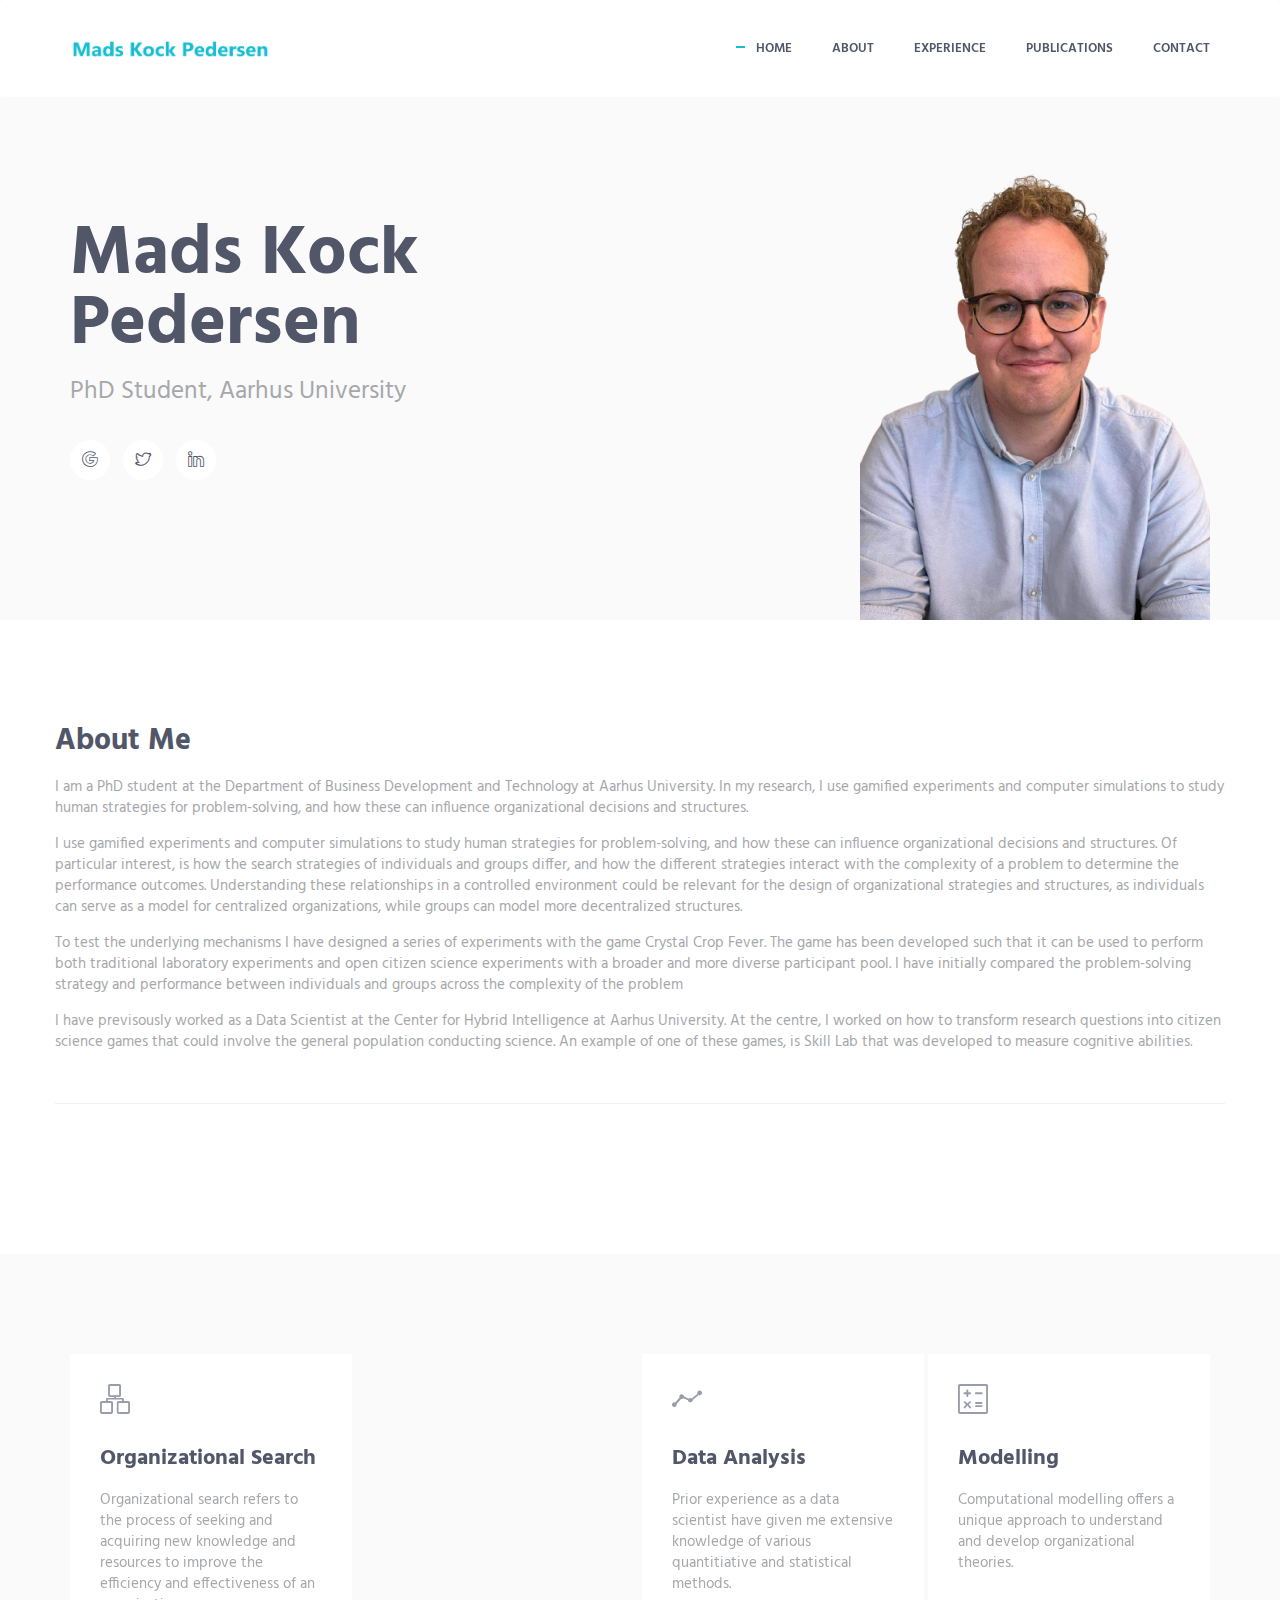
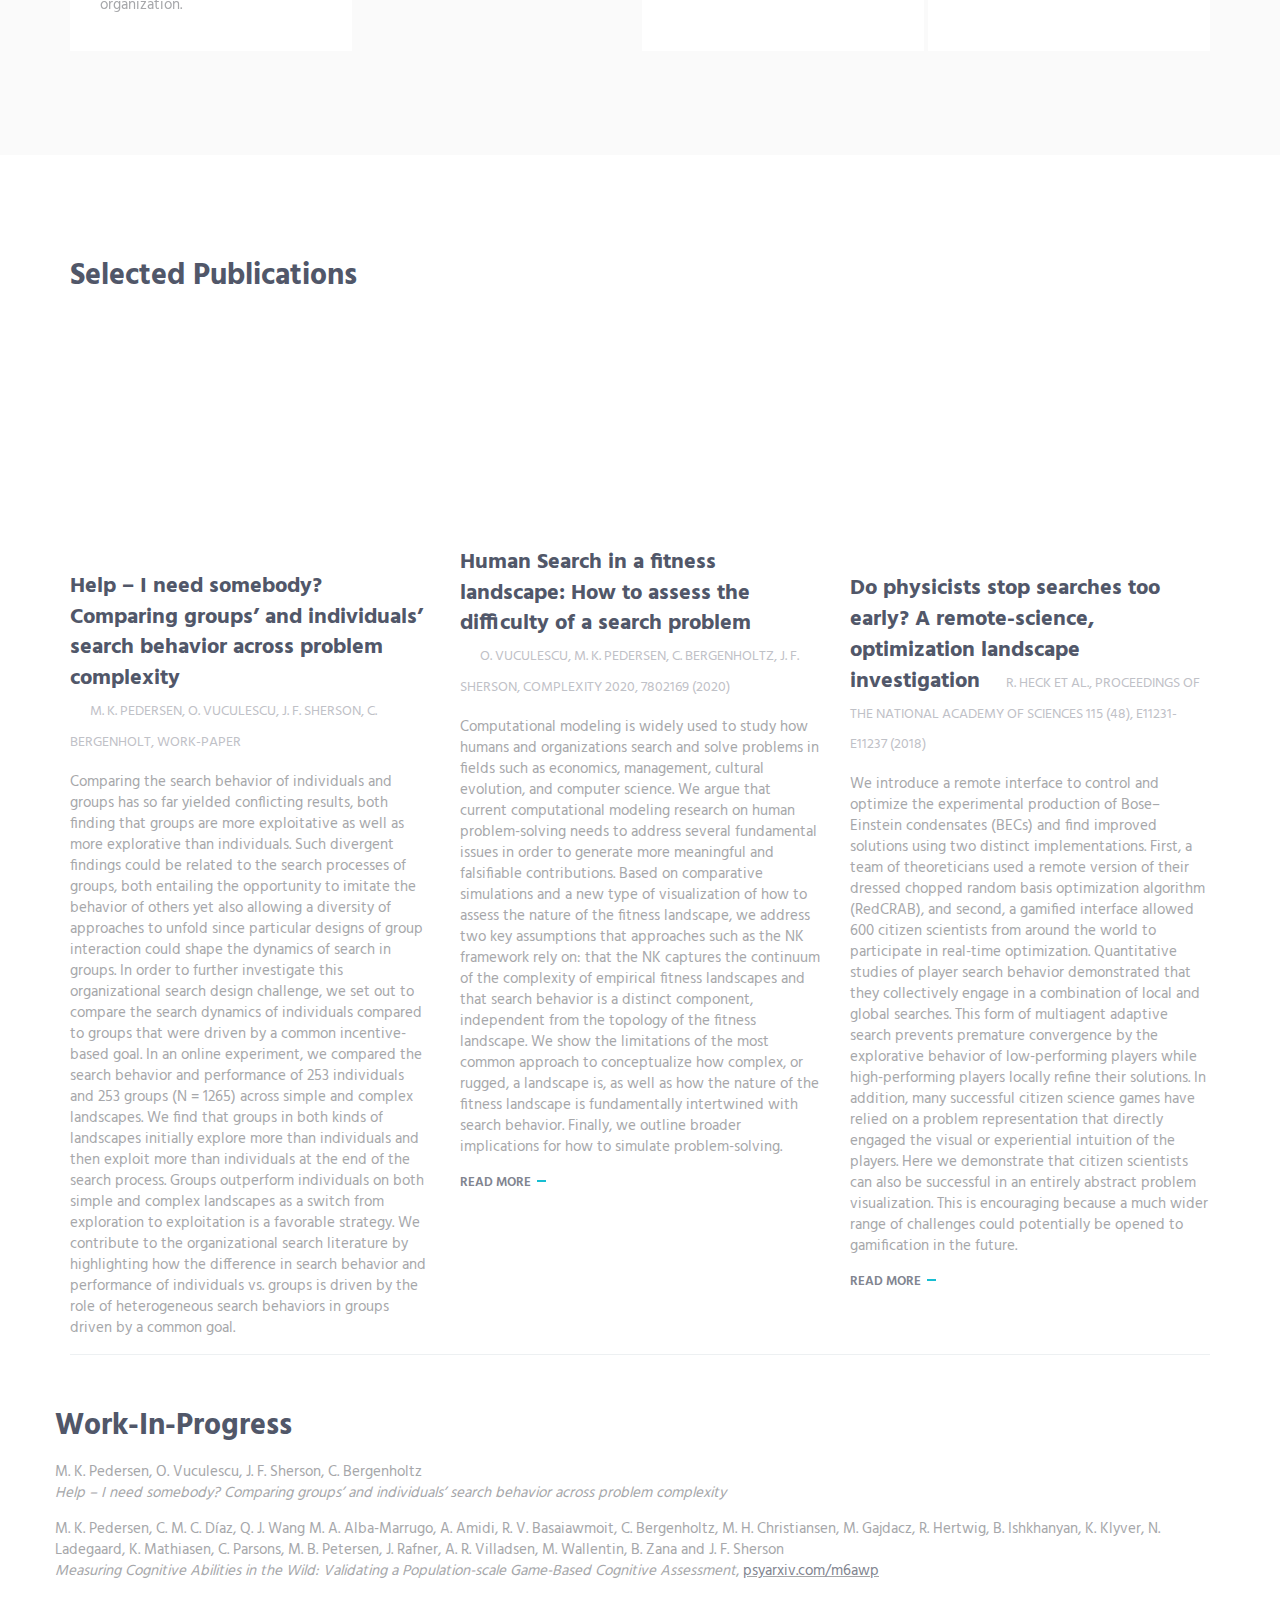
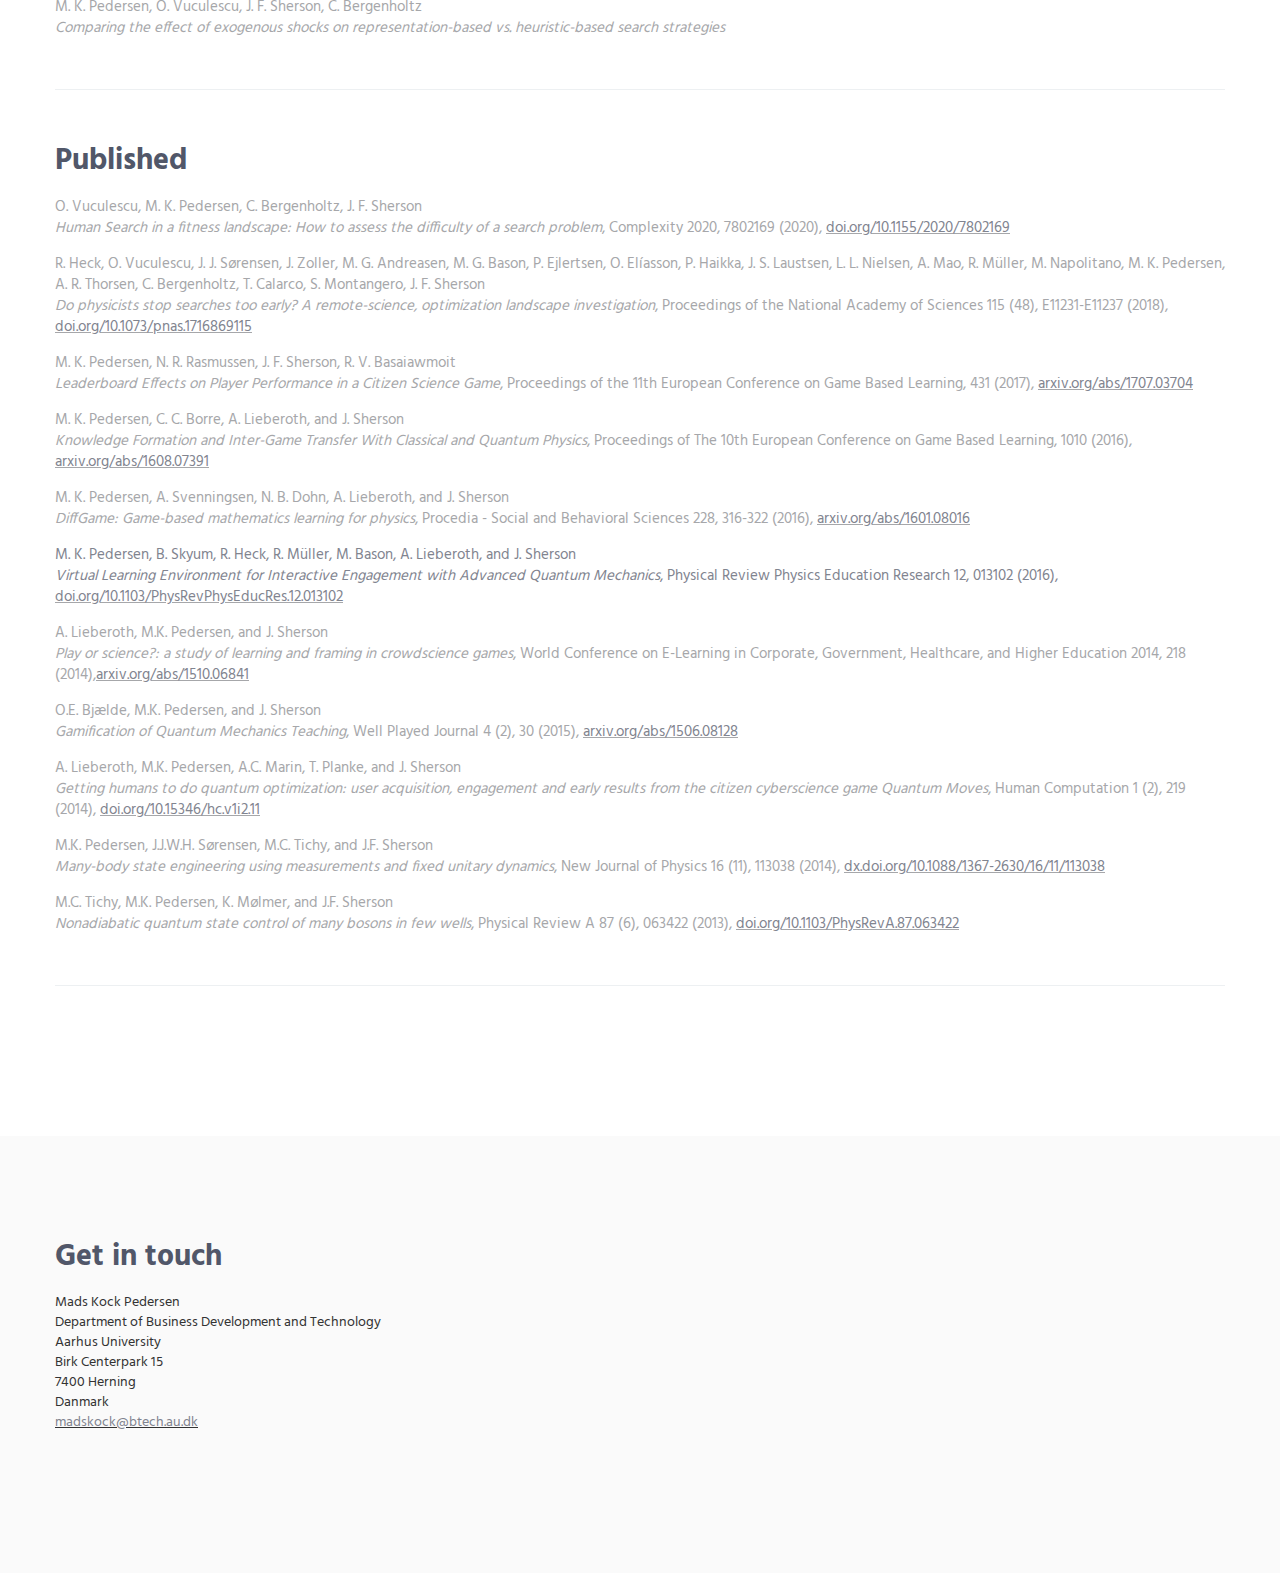
==== index.html @ 7757e370 "Fixed page title" ====
<!DOCTYPE html>
<!-- ==============================
    Project:        Metronic "Acecv" Frontend Freebie - Responsive HTML Template Based On Twitter Bootstrap 3.3.4
    Version:        1.0
    Author:         KeenThemes
    Primary use:    Corporate, Business Themes.
    Email:          support@keenthemes.com
    Follow:         http://www.twitter.com/keenthemes
    Like:           http://www.facebook.com/keenthemes
    Website:        http://www.keenthemes.com
    Premium:        Premium Metronic Admin Theme: http://themeforest.net/item/metronic-responsive-admin-dashboard-template/4021469?ref=keenthemes
================================== -->
<html lang="en" class="no-js">
    <!-- BEGIN HEAD -->
    <head>
        <meta charset="utf-8"/>
        <title>Mads Kock Pedersen</title>
        <meta http-equiv="X-UA-Compatible" content="IE=edge">
        <meta content="width=device-width, initial-scale=1" name="viewport"/>
        <meta content="" name="description"/>
        <meta content="" name="author"/>

        <!-- GLOBAL MANDATORY STYLES -->
        <link href="http://fonts.googleapis.com/css?family=Hind:300,400,500,600,700" rel="stylesheet" type="text/css">
        <link href="vendor/simple-line-icons/css/simple-line-icons.css" rel="stylesheet" type="text/css"/>
        <link href="vendor/bootstrap/css/bootstrap.min.css" rel="stylesheet" type="text/css"/>

        <!-- PAGE LEVEL PLUGIN STYLES -->
        <link href="css/animate.css" rel="stylesheet">
        <link href="vendor/swiper/css/swiper.min.css" rel="stylesheet" type="text/css"/>

        <!-- THEME STYLES -->
        <link href="css/layout.min.css" rel="stylesheet" type="text/css"/>

        <!-- Favicon -->
        <link rel="shortcut icon" href="favicon.ico"/>
    </head>
    <!-- END HEAD -->

    <!-- BODY -->
    <body id="body" data-spy="scroll" data-target=".header">

        <!--========== HEADER ==========-->
        <header class="header navbar-fixed-top">
            <!-- Navbar -->
            <nav class="navbar" role="navigation">
                <div class="container">
                    <!-- Brand and toggle get grouped for better mobile display -->
                    <div class="menu-container js_nav-item">
                        <button type="button" class="navbar-toggle" data-toggle="collapse" data-target=".nav-collapse">
                            <span class="sr-only">Toggle navigation</span>
                            <span class="toggle-icon"></span>
                        </button>

                        <!-- Logo -->
                        <div class="logo">
                            <a class="logo-wrap" href="#body">
                                <img class="logo-img" src="img/logo.png" alt="Mads Kock Pedersen">
                            </a>
                        </div>
                        <!-- End Logo -->
                    </div>

                    <!-- Collect the nav links, forms, and other content for toggling -->
                    <div class="collapse navbar-collapse nav-collapse">
                        <div class="menu-container">
                            <ul class="nav navbar-nav navbar-nav-right">
                                <li class="js_nav-item nav-item"><a class="nav-item-child nav-item-hover" href="#body">Home</a></li>
                                <li class="js_nav-item nav-item"><a class="nav-item-child nav-item-hover" href="#about">About</a></li>
                                <li class="js_nav-item nav-item"><a class="nav-item-child nav-item-hover" href="#experience">Experience</a></li>
                                <li class="js_nav-item nav-item"><a class="nav-item-child nav-item-hover" href="#work">Publications</a></li>
                                <li class="js_nav-item nav-item"><a class="nav-item-child nav-item-hover" href="#contact">Contact</a></li>
                            </ul>
                        </div>
                    </div>
                    <!-- End Navbar Collapse -->
                </div>
            </nav>
            <!-- Navbar -->
        </header>
        <!--========== END HEADER ==========-->

        <!--========== SLIDER ==========-->
        <div class="promo-block">
            <div class="container">
                <div class="row">
                    <div class="col-sm-6 sm-margin-b-60">
                        <div class="margin-b-30">
                            <h1 class="promo-block-title">Mads Kock<br/> Pedersen</h1>
                            <p class="promo-block-text">PhD Student, Aarhus University</p>
                        </div>
                        <ul class="list-inline">
							<li><a href="https://scholar.google.dk/citations?user=phhix_AAAAAJ&hl=da" class="social-icons"><i class="icon-social-google"></i></a></li>
                            <li><a href="https://twitter.com/mads_kock" class="social-icons"><i class="icon-social-twitter"></i></a></li>
                            <li><a href="https://www.linkedin.com/in/mads-kock-pedersen-56997282/" class="social-icons"><i class="icon-social-linkedin"></i></a></li>
                        </ul>
                    </div>
                    <div class="col-sm-6">
                        <div class="promo-block-img-wrap">
                            <img class="promo-block-img img-responsive" src="img/profile/mads-350x475.png" align="Avatar">
                        </div>
                    </div>
                </div>
                <!--// end row -->
            </div>
        </div>
        <!--========== SLIDER ==========-->

        <!--========== PAGE LAYOUT ==========-->
        <!-- About -->
        <div id="about">
            <div class="container content-lg">
                <div class="row">
                        <div class="section-seperator margin-b-50">
                            <div class="margin-b-50">
                                <div class="margin-b-30">
                                    <h2>About Me</h2>
                                    <p>I am a PhD student at the Department of Business Development and Technology at Aarhus University. In my research, I use gamified experiments and computer simulations to study human strategies for problem-solving, and how these can influence organizational decisions and structures.</p>
									<p>I use gamified experiments and computer simulations to study human strategies for problem-solving, and how these can influence organizational decisions and structures. Of particular interest, is how the search strategies of individuals and groups differ, and how the different strategies interact with the complexity of a problem to determine the performance outcomes. Understanding these relationships in a controlled environment could be relevant for the design of organizational strategies and structures, as individuals can serve as a model for centralized organizations, while groups can model more decentralized structures.</p>
									<p>To test the underlying mechanisms I have designed a series of experiments with the game Crystal Crop Fever. The game has been developed such that it can be used to perform both traditional laboratory experiments and open citizen science experiments with a broader and more diverse participant pool. I have initially compared the problem-solving strategy and performance between individuals and groups across the complexity of the problem</p>
                                    <p>I have previsously worked as a Data Scientist at the Center for Hybrid Intelligence at Aarhus University. At the centre, I worked on how to transform research questions into citizen science games that could involve the general population conducting science. An example of one of these games, is Skill Lab that was developed to measure cognitive abilities.</p>
                                </div>
                                <!--<a href="#" class="btn-theme btn-theme-md btn-default-bg text-uppercase">CV</a>-->
                            </div>
                        </div>
                </div>
                <!--// end row -->
            </div>
        </div>
        <!-- End About -->

        <!-- Experience -->
        <div id="experience">
            <div class="bg-color-sky-light" data-auto-height="true">
                <div class="container content-lg">
                    <div class="row row-space-2 margin-b-4">
                        <div class="col-md-3 col-sm-6 md-margin-b-4">
                            <div class="service" data-height="height">
                                <div class="service-element">
                                    <i class="service-icon icon-organization"></i>
                                </div>
                                <div class="service-info">
                                    <h3>Organizational Search</h3>
                                    <p class="margin-b-5">Organizational search refers to the process of seeking and acquiring new knowledge and resources to improve the efficiency and effectiveness of an organization.</p>
                                </div>
                            </div>
                        </div>
                        <div class="col-md-3 col-sm-6 md-margin-b-4">
                            <div class="service bg-color-base wow zoomIn" data-height="height" data-wow-duration=".3" data-wow-delay=".1s">

                                <div class="service-element">
                                    <i class="service-icon color-white icon-game-controller"></i>
                                </div>
                                <div class="service-info">
                                    <h3 class="color-white">Experiments</h3>
                                    <p class="color-white margin-b-5">Gamified experiments offer a fun and engaging approach to gathering valuable data and insights into human behavior.</p>
                                </div>  
                            </div>
                        </div>
                        <div class="col-md-3 col-sm-6 sm-margin-b-4">
                            <div class="service" data-height="height">
                                <div class="service-element">
                                    <i class="service-icon icon-graph"></i>
                                </div>
                                <div class="service-info">
                                    <h3>Data Analysis</h3>
                                    <p class="margin-b-5">Prior experience as a data scientist have given me extensive knowledge of various quantitiative and statistical methods.</p>
                                </div>  
                            </div>
                        </div>
                        <div class="col-md-3 col-sm-6">
                            <div class="service" data-height="height">
                                <div class="service-element">
                                    <i class="service-icon icon-calculator"></i>
                                </div>
                                <div class="service-info">
                                    <h3>Modelling</h3>
                                    <p class="margin-b-5">Computational modelling offers a unique approach to understand and develop organizational theories.</p>
                                </div> 
                            </div>
                        </div>
                    </div>
                    <!--// end row -->
                </div>
            </div>
        </div>
        <!-- End Experience -->

        <!-- Work -->
        <div id="work">
            <div class="container content-lg">
                <div class="row margin-b-40">
                    <div class="col-sm-6">
                        <h2>Selected Publications</h2>
                    </div>
                </div>
                <!--// end row -->

                <div class="row">
                    <!-- Latest Products -->
					
						<div class="col-sm-4 sm-margin-b-50">
							<div class="margin-b-20">
								<div class="wow zoomIn" data-wow-duration=".3" data-wow-delay=".1s">
									<img class="img-responsive" src="img/papers/ccf-screenshot.png">
								</div>
							</div>
							<h4>Help – I need somebody? Comparing groups’ and individuals’ search behavior across problem complexity<br><span class="text-uppercase margin-l-20">M. K. Pedersen, O. Vuculescu, J. F. Sherson, C. Bergenholt, Work-Paper</span></h4>
							<p>Comparing the search behavior of individuals and groups has so far yielded conflicting results, both finding that groups are more exploitative as well as more explorative than individuals. Such divergent findings could be related to the search processes of groups, both entailing the opportunity to imitate the behavior of others yet also allowing a diversity of approaches to unfold since particular designs of group interaction could shape the dynamics of search in groups. In order to further investigate this organizational search design challenge, we set out to compare the search dynamics of individuals compared to groups that were driven by a common incentive-based goal. In an online experiment, we compared the search behavior and performance of 253 individuals and 253 groups (N = 1265) across simple and complex landscapes. We find that groups in both kinds of landscapes initially explore more than individuals and then exploit more than individuals at the end of the search process. Groups outperform individuals on both simple and complex landscapes as a switch from exploration to exploitation is a favorable strategy. We contribute to the organizational search literature by highlighting how the difference in search behavior and performance of individuals vs. groups is driven by the role of heterogeneous search behaviors in groups driven by a common goal.</p>
						</div>
						<!-- End Latest Products -->

						<!-- Latest Products -->
						<div class="col-sm-4 sm-margin-b-50">
							<div class="margin-b-20">
								<div class="wow zoomIn" data-wow-duration=".3" data-wow-delay=".1s">
									<img class="img-responsive" src="img/papers/complexity-paper.png">
								</div>
							</div>
							<h4><a href="https://www.hindawi.com/journals/complexity/2020/7802169/">Human Search in a fitness landscape: How to assess the difficulty of a search problem</a> </br><span class="text-uppercase margin-l-20">O. Vuculescu, M. K. Pedersen, C. Bergenholtz, J. F. Sherson, Complexity 2020, 7802169 (2020)</span></h4>
							<p>Computational modeling is widely used to study how humans and organizations search and solve problems in fields such as economics, management, cultural evolution, and computer science. We argue that current computational modeling research on human problem-solving needs to address several fundamental issues in order to generate more meaningful and falsifiable contributions. Based on comparative simulations and a new type of visualization of how to assess the nature of the fitness landscape, we address two key assumptions that approaches such as the NK framework rely on: that the NK captures the continuum of the complexity of empirical fitness landscapes and that search behavior is a distinct component, independent from the topology of the fitness landscape. We show the limitations of the most common approach to conceptualize how complex, or rugged, a landscape is, as well as how the nature of the fitness landscape is fundamentally intertwined with search behavior. Finally, we outline broader implications for how to simulate problem-solving.</p>
							<a class="link" href="https://www.hindawi.com/journals/complexity/2020/7802169/">Read More</a>
						</div>
						<!-- End Latest Products -->

						<!-- Latest Products -->
						<div class="col-sm-4 sm-margin-b-50">
							<div class="margin-b-20">
								<div class="wow zoomIn" data-wow-duration=".3" data-wow-delay=".1s">
									<img class="img-responsive" src="img/papers/pnas-paper.jpeg">
								</div>
							</div>
							<h4><a href="https://www.pnas.org/doi/full/10.1073/pnas.1716869115">Do physicists stop searches too early? A remote-science, optimization landscape investigation</a> <span class="text-uppercase margin-l-20">R. Heck et al., Proceedings of the National Academy of Sciences 115 (48), E11231-E11237 (2018)</span></h4>
							<p>We introduce a remote interface to control and optimize the experimental production of Bose–Einstein condensates (BECs) and find improved solutions using two distinct implementations. First, a team of theoreticians used a remote version of their dressed chopped random basis optimization algorithm (RedCRAB), and second, a gamified interface allowed 600 citizen scientists from around the world to participate in real-time optimization. Quantitative studies of player search behavior demonstrated that they collectively engage in a combination of local and global searches. This form of multiagent adaptive search prevents premature convergence by the explorative behavior of low-performing players while high-performing players locally refine their solutions. In addition, many successful citizen science games have relied on a problem representation that directly engaged the visual or experiential intuition of the players. Here we demonstrate that citizen scientists can also be successful in an entirely abstract problem visualization. This is encouraging because a much wider range of challenges could potentially be opened to gamification in the future.</p>
							<a class="link" href="https://www.pnas.org/doi/full/10.1073/pnas.1716869115">Read More</a>
						</div>
                    <!-- End Latest Products -->
                </div>
				<div class="section-seperator margin-b-50">
				</div>
                <!--// end row -->
                <div class="row">
                        <div class="section-seperator margin-b-50">
                            <div class="margin-b-50">
                                <div class="margin-b-30">
                                    <h2>Work-In-Progress</h2>
                                    <p>M. K. Pedersen, O. Vuculescu, J. F. Sherson, C. Bergenholtz<br> 
									<i>Help – I need somebody? Comparing groups’ and individuals’ search behavior across problem complexity</i>
									</p>
									
									<p>M. K. Pedersen, C. M. C. Díaz, Q. J. Wang M. A. Alba-Marrugo, A. Amidi, R. V. Basaiawmoit, C. Bergenholtz, M. H. Christiansen, M. Gajdacz, R. Hertwig, B. Ishkhanyan, K. Klyver, N. Ladegaard, K. Mathiasen, C. Parsons, M. B. Petersen, J. Rafner, A. R. Villadsen, M. Wallentin, B. Zana and J. F. Sherson<br> 
									<i>Measuring Cognitive Abilities in the Wild: Validating a Population-scale Game-Based Cognitive Assessment</i>,  <u><a href="https://psyarxiv.com/m6awp">psyarxiv.com/m6awp</a></u>
									</p>
									
									<p>M. K. Pedersen, O. Vuculescu, J. F. Sherson, C. Bergenholtz<br>
									<i>Comparing the effect of exogenous shocks on representation-based vs. heuristic-based search strategies</i>
									</p>
                                </div>
                            </div>
                        </div>
                </div>
				<div class="row">
                        <div class="section-seperator margin-b-50">
                            <div class="margin-b-50">
                                <div class="margin-b-30">
                                    <h2>Published</h2>
                                    <p>O. Vuculescu, M. K. Pedersen, C. Bergenholtz, J. F. Sherson<br>
									<i>Human Search in a fitness landscape: How to assess the difficulty of a search problem</i>, 
									Complexity 2020, 7802169 (2020), <u><a href="https://doi.org/10.1155/2020/7802169">doi.org/10.1155/2020/7802169</a></u>
									</p>
									
									<p>R. Heck, O. Vuculescu, J. J. Sørensen, J. Zoller, M. G. Andreasen, M. G. Bason, P. Ejlertsen, O. Elíasson, P. Haikka, J. S. Laustsen, L. L. Nielsen, A. Mao, R. Müller, M. Napolitano, M. K. Pedersen, A. R. Thorsen, C. Bergenholtz, T. Calarco, S. Montangero, J. F. Sherson<br>
									<i>Do physicists stop searches too early? A remote-science, optimization landscape investigation</i>, 
									Proceedings of the National Academy of Sciences 115 (48), E11231-E11237 (2018), <u><a href="https://doi.org/10.1073/pnas.1716869115">doi.org/10.1073/pnas.1716869115</a></u>
									</p>
									
									<p>M. K. Pedersen, N. R. Rasmussen, J. F. Sherson, R. V. Basaiawmoit<br>
									<i>Leaderboard Effects on Player Performance in a Citizen Science Game</i>, 
									Proceedings of the 11th European Conference on Game Based Learning, 431 (2017), <u><a href="https://arxiv.org/abs/1707.03704">arxiv.org/abs/1707.03704</a></u>
									</p>
									
									<p>M. K. Pedersen, C. C. Borre, A. Lieberoth, and J. Sherson<br>
									<i>Knowledge Formation and Inter-Game Transfer With Classical and Quantum Physics</i>, 
									Proceedings of The 10th European Conference on Game Based Learning, 1010 (2016), <u><a href="https://arxiv.org/abs/1608.07391">arxiv.org/abs/1608.07391</a></u>
									</p>
									
									<p>M. K. Pedersen, A. Svenningsen, N. B. Dohn, A. Lieberoth, and J. Sherson<br>
									<i>DiffGame: Game-based mathematics learning for physics</i>, 
									Procedia - Social and Behavioral Sciences 228, 316-322 (2016), <u><a href="https://arxiv.org/abs/1601.08016">arxiv.org/abs/1601.08016<a></u>
									</p>
									
									<p>M. K. Pedersen, B. Skyum, R. Heck, R. Müller, M. Bason, A. Lieberoth, and J. Sherson<br>
									<i>Virtual Learning Environment for Interactive Engagement with Advanced Quantum Mechanics</i>, 
									Physical Review Physics Education Research 12, 013102 (2016), <u><a href="https://doi.org/10.1103/PhysRevPhysEducRes.12.013102">doi.org/10.1103/PhysRevPhysEducRes.12.013102</a></u>
									</p>
									
									<p>A. Lieberoth, M.K. Pedersen, and J. Sherson<br>
									<i>Play or science?: a study of learning and framing in crowdscience games</i>, 
									World Conference on E-Learning in Corporate, Government, Healthcare, and Higher Education 2014, 218 (2014),<u><a href="https://arxiv.org/abs/1510.06841">arxiv.org/abs/1510.06841</a></u>
									</p>
									
									<p>O.E. Bjælde, M.K. Pedersen, and J. Sherson<br>
									<i>Gamification of Quantum Mechanics Teaching</i>, 
									Well Played Journal 4 (2), 30 (2015), <u><a href="https://arxiv.org/abs/1506.08128">arxiv.org/abs/1506.08128</a></u>
									</p>
									
									<p>A. Lieberoth, M.K. Pedersen, A.C. Marin, T. Planke, and J. Sherson<br>
									<i>Getting humans to do quantum optimization: user acquisition, engagement and early results from the citizen cyberscience game Quantum Moves</i>, 
									Human Computation 1 (2), 219 (2014), <u><a href="https://doi.org/10.15346/hc.v1i2.11">doi.org/10.15346/hc.v1i2.11</a></u>
									</p>
									
									<p>M.K. Pedersen, J.J.W.H. Sørensen, M.C. Tichy, and J.F. Sherson<br>
									<i>Many-body state engineering using measurements and fixed unitary dynamics</i>, 
									New Journal of Physics 16 (11), 113038 (2014), <u><a href="https://dx.doi.org/10.1088/1367-2630/16/11/113038">dx.doi.org/10.1088/1367-2630/16/11/113038</a></u>
									</p>
									
									<p>M.C. Tichy, M.K. Pedersen, K. Mølmer, and J.F. Sherson<br>
									<i>Nonadiabatic quantum state control of many bosons in few wells</i>, 
									Physical Review A 87 (6), 063422 (2013), <u><a href="https://doi.org/10.1103/PhysRevA.87.063422">doi.org/10.1103/PhysRevA.87.063422</a></u>
									</p>
                                </div>
                            </div>
                        </div>
                </div>
                <!--// end row -->
            </div>
        </div>
        <!-- End Work -->
            
        <!-- Contact -->
        <div id="contact">
            <div class="bg-color-sky-light">
                <div class="container content-lg">
                    <div class="row margin-b-40">
							<h2>Get in touch</h2>
							Mads Kock Pedersen<br>
						    Department of Business Development and Technology<br>
							Aarhus University<br>
							Birk Centerpark 15<br>
							7400 Herning<br>
							Danmark<br>
							<u><a href="mailto:madskock@btech.au.dk">madskock@btech.au.dk</a></u>
                    </div>
                    <!--// end row -->

                </div>
            </div>
        </div>
        <!-- End Contact -->
        <!--========== END PAGE LAYOUT ==========-->

        <!-- Back To Top -->
        <a href="javascript:void(0);" class="js-back-to-top back-to-top">Top</a>

        <!-- JAVASCRIPTS(Load javascripts at bottom, this will reduce page load time) -->
        <!-- CORE PLUGINS -->
        <script src="vendor/jquery.min.js" type="text/javascript"></script>
        <script src="vendor/jquery-migrate.min.js" type="text/javascript"></script>
        <script src="vendor/bootstrap/js/bootstrap.min.js" type="text/javascript"></script>

        <!-- PAGE LEVEL PLUGINS -->
        <script src="vendor/jquery.easing.js" type="text/javascript"></script>
        <script src="vendor/jquery.back-to-top.js" type="text/javascript"></script>
        <script src="vendor/jquery.smooth-scroll.js" type="text/javascript"></script>
        <script src="vendor/jquery.wow.min.js" type="text/javascript"></script>
        <script src="vendor/jquery.parallax.min.js" type="text/javascript"></script>
        <script src="vendor/jquery.appear.js" type="text/javascript"></script>
        <script src="vendor/swiper/js/swiper.jquery.min.js" type="text/javascript"></script>

        <!-- PAGE LEVEL SCRIPTS -->
        <script src="js/layout.min.js" type="text/javascript"></script>
        <script src="js/components/progress-bar.min.js" type="text/javascript"></script>
        <script src="js/components/swiper.min.js" type="text/javascript"></script>
        <script src="js/components/wow.min.js" type="text/javascript"></script>

    </body>
    <!-- END BODY -->
</html>
---- vendor/simple-line-icons/css/simple-line-icons.css ----
@font-face {
  font-family: 'simple-line-icons';
  src: url('../fonts/Simple-Line-Icons.eot?v=2.3.2');
  src: url('../fonts/Simple-Line-Icons.eot?v=2.3.2#iefix') format('embedded-opentype'), url('../fonts/Simple-Line-Icons.woff2?v=2.3.2') format('woff2'), url('../fonts/Simple-Line-Icons.ttf?v=2.3.2') format('truetype'), url('../fonts/Simple-Line-Icons.woff?v=2.3.2') format('woff'), url('../fonts/Simple-Line-Icons.svg?v=2.3.2#simple-line-icons') format('svg');
  font-weight: normal;
  font-style: normal;
}
/*
 Use the following CSS code if you want to have a class per icon.
 Instead of a list of all class selectors, you can use the generic [class*="icon-"] selector, but it's slower:
*/
.icon-user,
.icon-people,
.icon-user-female,
.icon-user-follow,
.icon-user-following,
.icon-user-unfollow,
.icon-login,
.icon-logout,
.icon-emotsmile,
.icon-phone,
.icon-call-end,
.icon-call-in,
.icon-call-out,
.icon-map,
.icon-location-pin,
.icon-direction,
.icon-directions,
.icon-compass,
.icon-layers,
.icon-menu,
.icon-list,
.icon-options-vertical,
.icon-options,
.icon-arrow-down,
.icon-arrow-left,
.icon-arrow-right,
.icon-arrow-up,
.icon-arrow-up-circle,
.icon-arrow-left-circle,
.icon-arrow-right-circle,
.icon-arrow-down-circle,
.icon-check,
.icon-clock,
.icon-plus,
.icon-minus,
.icon-close,
.icon-exclamation,
.icon-organization,
.icon-trophy,
.icon-screen-smartphone,
.icon-screen-desktop,
.icon-plane,
.icon-notebook,
.icon-mustache,
.icon-mouse,
.icon-magnet,
.icon-energy,
.icon-disc,
.icon-cursor,
.icon-cursor-move,
.icon-crop,
.icon-chemistry,
.icon-speedometer,
.icon-shield,
.icon-screen-tablet,
.icon-magic-wand,
.icon-hourglass,
.icon-graduation,
.icon-ghost,
.icon-game-controller,
.icon-fire,
.icon-eyeglass,
.icon-envelope-open,
.icon-envelope-letter,
.icon-bell,
.icon-badge,
.icon-anchor,
.icon-wallet,
.icon-vector,
.icon-speech,
.icon-puzzle,
.icon-printer,
.icon-present,
.icon-playlist,
.icon-pin,
.icon-picture,
.icon-handbag,
.icon-globe-alt,
.icon-globe,
.icon-folder-alt,
.icon-folder,
.icon-film,
.icon-feed,
.icon-drop,
.icon-drawer,
.icon-docs,
.icon-doc,
.icon-diamond,
.icon-cup,
.icon-calculator,
.icon-bubbles,
.icon-briefcase,
.icon-book-open,
.icon-basket-loaded,
.icon-basket,
.icon-bag,
.icon-action-undo,
.icon-action-redo,
.icon-wrench,
.icon-umbrella,
.icon-trash,
.icon-tag,
.icon-support,
.icon-frame,
.icon-size-fullscreen,
.icon-size-actual,
.icon-shuffle,
.icon-share-alt,
.icon-share,
.icon-rocket,
.icon-question,
.icon-pie-chart,
.icon-pencil,
.icon-note,
.icon-loop,
.icon-home,
.icon-grid,
.icon-graph,
.icon-microphone,
.icon-music-tone-alt,
.icon-music-tone,
.icon-earphones-alt,
.icon-earphones,
.icon-equalizer,
.icon-like,
.icon-dislike,
.icon-control-start,
.icon-control-rewind,
.icon-control-play,
.icon-control-pause,
.icon-control-forward,
.icon-control-end,
.icon-volume-1,
.icon-volume-2,
.icon-volume-off,
.icon-calendar,
.icon-bulb,
.icon-chart,
.icon-ban,
.icon-bubble,
.icon-camrecorder,
.icon-camera,
.icon-cloud-download,
.icon-cloud-upload,
.icon-envelope,
.icon-eye,
.icon-flag,
.icon-heart,
.icon-info,
.icon-key,
.icon-link,
.icon-lock,
.icon-lock-open,
.icon-magnifier,
.icon-magnifier-add,
.icon-magnifier-remove,
.icon-paper-clip,
.icon-paper-plane,
.icon-power,
.icon-refresh,
.icon-reload,
.icon-settings,
.icon-star,
.icon-symbol-female,
.icon-symbol-male,
.icon-target,
.icon-credit-card,
.icon-paypal,
.icon-social-tumblr,
.icon-social-twitter,
.icon-social-facebook,
.icon-social-instagram,
.icon-social-linkedin,
.icon-social-pinterest,
.icon-social-github,
.icon-social-google,
.icon-social-reddit,
.icon-social-skype,
.icon-social-dribbble,
.icon-social-behance,
.icon-social-foursqare,
.icon-social-soundcloud,
.icon-social-spotify,
.icon-social-stumbleupon,
.icon-social-youtube,
.icon-social-dropbox {
  font-family: 'simple-line-icons';
  speak: none;
  font-style: normal;
  font-weight: normal;
  font-variant: normal;
  text-transform: none;
  line-height: 1;
  /* Better Font Rendering =========== */
  -webkit-font-smoothing: antialiased;
  -moz-osx-font-smoothing: grayscale;
}
.icon-user:before {
  content: "\e005";
}
.icon-people:before {
  content: "\e001";
}
.icon-user-female:before {
  content: "\e000";
}
.icon-user-follow:before {
  content: "\e002";
}
.icon-user-following:before {
  content: "\e003";
}
.icon-user-unfollow:before {
  content: "\e004";
}
.icon-login:before {
  content: "\e066";
}
.icon-logout:before {
  content: "\e065";
}
.icon-emotsmile:before {
  content: "\e021";
}
.icon-phone:before {
  content: "\e600";
}
.icon-call-end:before {
  content: "\e048";
}
.icon-call-in:before {
  content: "\e047";
}
.icon-call-out:before {
  content: "\e046";
}
.icon-map:before {
  content: "\e033";
}
.icon-location-pin:before {
  content: "\e096";
}
.icon-direction:before {
  content: "\e042";
}
.icon-directions:before {
  content: "\e041";
}
.icon-compass:before {
  content: "\e045";
}
.icon-layers:before {
  content: "\e034";
}
.icon-menu:before {
  content: "\e601";
}
.icon-list:before {
  content: "\e067";
}
.icon-options-vertical:before {
  content: "\e602";
}
.icon-options:before {
  content: "\e603";
}
.icon-arrow-down:before {
  content: "\e604";
}
.icon-arrow-left:before {
  content: "\e605";
}
.icon-arrow-right:before {
  content: "\e606";
}
.icon-arrow-up:before {
  content: "\e607";
}
.icon-arrow-up-circle:before {
  content: "\e078";
}
.icon-arrow-left-circle:before {
  content: "\e07a";
}
.icon-arrow-right-circle:before {
  content: "\e079";
}
.icon-arrow-down-circle:before {
  content: "\e07b";
}
.icon-check:before {
  content: "\e080";
}
.icon-clock:before {
  content: "\e081";
}
.icon-plus:before {
  content: "\e095";
}
.icon-minus:before {
  content: "\e615";
}
.icon-close:before {
  content: "\e082";
}
.icon-exclamation:before {
  content: "\e617";
}
.icon-organization:before {
  content: "\e616";
}
.icon-trophy:before {
  content: "\e006";
}
.icon-screen-smartphone:before {
  content: "\e010";
}
.icon-screen-desktop:before {
  content: "\e011";
}
.icon-plane:before {
  content: "\e012";
}
.icon-notebook:before {
  content: "\e013";
}
.icon-mustache:before {
  content: "\e014";
}
.icon-mouse:before {
  content: "\e015";
}
.icon-magnet:before {
  content: "\e016";
}
.icon-energy:before {
  content: "\e020";
}
.icon-disc:before {
  content: "\e022";
}
.icon-cursor:before {
  content: "\e06e";
}
.icon-cursor-move:before {
  content: "\e023";
}
.icon-crop:before {
  content: "\e024";
}
.icon-chemistry:before {
  content: "\e026";
}
.icon-speedometer:before {
  content: "\e007";
}
.icon-shield:before {
  content: "\e00e";
}
.icon-screen-tablet:before {
  content: "\e00f";
}
.icon-magic-wand:before {
  content: "\e017";
}
.icon-hourglass:before {
  content: "\e018";
}
.icon-graduation:before {
  content: "\e019";
}
.icon-ghost:before {
  content: "\e01a";
}
.icon-game-controller:before {
  content: "\e01b";
}
.icon-fire:before {
  content: "\e01c";
}
.icon-eyeglass:before {
  content: "\e01d";
}
.icon-envelope-open:before {
  content: "\e01e";
}
.icon-envelope-letter:before {
  content: "\e01f";
}
.icon-bell:before {
  content: "\e027";
}
.icon-badge:before {
  content: "\e028";
}
.icon-anchor:before {
  content: "\e029";
}
.icon-wallet:before {
  content: "\e02a";
}
.icon-vector:before {
  content: "\e02b";
}
.icon-speech:before {
  content: "\e02c";
}
.icon-puzzle:before {
  content: "\e02d";
}
.icon-printer:before {
  content: "\e02e";
}
.icon-present:before {
  content: "\e02f";
}
.icon-playlist:before {
  content: "\e030";
}
.icon-pin:before {
  content: "\e031";
}
.icon-picture:before {
  content: "\e032";
}
.icon-handbag:before {
  content: "\e035";
}
.icon-globe-alt:before {
  content: "\e036";
}
.icon-globe:before {
  content: "\e037";
}
.icon-folder-alt:before {
  content: "\e039";
}
.icon-folder:before {
  content: "\e089";
}
.icon-film:before {
  content: "\e03a";
}
.icon-feed:before {
  content: "\e03b";
}
.icon-drop:before {
  content: "\e03e";
}
.icon-drawer:before {
  content: "\e03f";
}
.icon-docs:before {
  content: "\e040";
}
.icon-doc:before {
  content: "\e085";
}
.icon-diamond:before {
  content: "\e043";
}
.icon-cup:before {
  content: "\e044";
}
.icon-calculator:before {
  content: "\e049";
}
.icon-bubbles:before {
  content: "\e04a";
}
.icon-briefcase:before {
  content: "\e04b";
}
.icon-book-open:before {
  content: "\e04c";
}
.icon-basket-loaded:before {
  content: "\e04d";
}
.icon-basket:before {
  content: "\e04e";
}
.icon-bag:before {
  content: "\e04f";
}
.icon-action-undo:before {
  content: "\e050";
}
.icon-action-redo:before {
  content: "\e051";
}
.icon-wrench:before {
  content: "\e052";
}
.icon-umbrella:before {
  content: "\e053";
}
.icon-trash:before {
  content: "\e054";
}
.icon-tag:before {
  content: "\e055";
}
.icon-support:before {
  content: "\e056";
}
.icon-frame:before {
  content: "\e038";
}
.icon-size-fullscreen:before {
  content: "\e057";
}
.icon-size-actual:before {
  content: "\e058";
}
.icon-shuffle:before {
  content: "\e059";
}
.icon-share-alt:before {
  content: "\e05a";
}
.icon-share:before {
  content: "\e05b";
}
.icon-rocket:before {
  content: "\e05c";
}
.icon-question:before {
  content: "\e05d";
}
.icon-pie-chart:before {
  content: "\e05e";
}
.icon-pencil:before {
  content: "\e05f";
}
.icon-note:before {
  content: "\e060";
}
.icon-loop:before {
  content: "\e064";
}
.icon-home:before {
  content: "\e069";
}
.icon-grid:before {
  content: "\e06a";
}
.icon-graph:before {
  content: "\e06b";
}
.icon-microphone:before {
  content: "\e063";
}
.icon-music-tone-alt:before {
  content: "\e061";
}
.icon-music-tone:before {
  content: "\e062";
}
.icon-earphones-alt:before {
  content: "\e03c";
}
.icon-earphones:before {
  content: "\e03d";
}
.icon-equalizer:before {
  content: "\e06c";
}
.icon-like:before {
  content: "\e068";
}
.icon-dislike:before {
  content: "\e06d";
}
.icon-control-start:before {
  content: "\e06f";
}
.icon-control-rewind:before {
  content: "\e070";
}
.icon-control-play:before {
  content: "\e071";
}
.icon-control-pause:before {
  content: "\e072";
}
.icon-control-forward:before {
  content: "\e073";
}
.icon-control-end:before {
  content: "\e074";
}
.icon-volume-1:before {
  content: "\e09f";
}
.icon-volume-2:before {
  content: "\e0a0";
}
.icon-volume-off:before {
  content: "\e0a1";
}
.icon-calendar:before {
  content: "\e075";
}
.icon-bulb:before {
  content: "\e076";
}
.icon-chart:before {
  content: "\e077";
}
.icon-ban:before {
  content: "\e07c";
}
.icon-bubble:before {
  content: "\e07d";
}
.icon-camrecorder:before {
  content: "\e07e";
}
.icon-camera:before {
  content: "\e07f";
}
.icon-cloud-download:before {
  content: "\e083";
}
.icon-cloud-upload:before {
  content: "\e084";
}
.icon-envelope:before {
  content: "\e086";
}
.icon-eye:before {
  content: "\e087";
}
.icon-flag:before {
  content: "\e088";
}
.icon-heart:before {
  content: "\e08a";
}
.icon-info:before {
  content: "\e08b";
}
.icon-key:before {
  content: "\e08c";
}
.icon-link:before {
  content: "\e08d";
}
.icon-lock:before {
  content: "\e08e";
}
.icon-lock-open:before {
  content: "\e08f";
}
.icon-magnifier:before {
  content: "\e090";
}
.icon-magnifier-add:before {
  content: "\e091";
}
.icon-magnifier-remove:before {
  content: "\e092";
}
.icon-paper-clip:before {
  content: "\e093";
}
.icon-paper-plane:before {
  content: "\e094";
}
.icon-power:before {
  content: "\e097";
}
.icon-refresh:before {
  content: "\e098";
}
.icon-reload:before {
  content: "\e099";
}
.icon-settings:before {
  content: "\e09a";
}
.icon-star:before {
  content: "\e09b";
}
.icon-symbol-female:before {
  content: "\e09c";
}
.icon-symbol-male:before {
  content: "\e09d";
}
.icon-target:before {
  content: "\e09e";
}
.icon-credit-card:before {
  content: "\e025";
}
.icon-paypal:before {
  content: "\e608";
}
.icon-social-tumblr:before {
  content: "\e00a";
}
.icon-social-twitter:before {
  content: "\e009";
}
.icon-social-facebook:before {
  content: "\e00b";
}
.icon-social-instagram:before {
  content: "\e609";
}
.icon-social-linkedin:before {
  content: "\e60a";
}
.icon-social-pinterest:before {
  content: "\e60b";
}
.icon-social-github:before {
  content: "\e60c";
}
.icon-social-google:before {
  content: "\e60d";
}
.icon-social-reddit:before {
  content: "\e60e";
}
.icon-social-skype:before {
  content: "\e60f";
}
.icon-social-dribbble:before {
  content: "\e00d";
}
.icon-social-behance:before {
  content: "\e610";
}
.icon-social-foursqare:before {
  content: "\e611";
}
.icon-social-soundcloud:before {
  content: "\e612";
}
.icon-social-spotify:before {
  content: "\e613";
}
.icon-social-stumbleupon:before {
  content: "\e614";
}
.icon-social-youtube:before {
  content: "\e008";
}
.icon-social-dropbox:before {
  content: "\e00c";
}
---- css/layout.min.css ----
.link,body{position:relative}h1,h2,h3,h4,h5,h6,p{line-height:1.4;font-family:Hind,sans-serif}.btn-theme.active.focus,.btn-theme.active:focus,.btn-theme.focus,.btn-theme:active.focus,.btn-theme:active:focus,.btn-theme:focus,:active,:focus,a,a:active,a:focus,a:hover{outline:0}.header .nav-item-child,.link,a,body,em,h1,h2,h3,h4,h5,h6,li,li a,p,span{font-family:Hind,sans-serif}.back-to-top,.header .nav-item-child,.link{text-transform:uppercase}.back-to-top:focus,.back-to-top:hover,.btn-theme.focus,.btn-theme:focus,.btn-theme:hover,.content-wrapper-link,.header .logo-wrap:focus,.header .logo-wrap:hover,a:active,a:focus,a:hover,h1>a:focus,h2>a:focus,h3>a:focus,h4>a:focus,h5>a:focus,h6>a:focus{text-decoration:none}html{overflow-x:hidden}body,html,html a{-webkit-font-smoothing:antialiased}p{font-size:15px;font-weight:400;color:#a6a7aa;margin-bottom:15px}em,li,li a{font-size:16px;font-weight:500;color:#515769}a{color:#81848f}a:active,a:focus,a:hover{color:#999caa}.link{font-size:13px;font-weight:600}.link:after{position:absolute;top:8px;right:-15px;width:9px;height:2px;background:#17bed2;content:" "}span{font-size:14px;font-weight:400;color:#bfc1c7}h1,h2,h3,h4,h5,h6{font-weight:700;color:#515769;margin:0 0 15px}h1>a,h2>a,h3>a,h4>a,h5>a,h6>a{color:#515769}h1>a:hover,h2>a:hover,h3>a:hover,h4>a:hover,h5>a:hover,h6>a:hover{color:#999caa;text-decoration:none}h1{font-size:40px}h2{font-size:30px}h3,h4{font-size:22px}::selection{color:#fff;background:#17bed2;text-shadow:none}::-webkit-selection{color:#fff;background:#17bed2;text-shadow:none}::-moz-selection{color:#fff;background:#17bed2;text-shadow:none}.section-seperator{border-bottom:1px solid #edf0f2}.content-wrapper-link{position:absolute;top:0;left:0;right:0;bottom:0;display:block;z-index:3}.btn-icon,.btn-theme,.promo-block{position:relative}.btn-theme,.social-icons{display:inline-block;vertical-align:middle;text-align:center}.btn-theme{line-height:1;background-image:none;border-style:solid;white-space:nowrap;-ms-touch-action:manipulation;touch-action:manipulation;cursor:pointer;-webkit-user-select:none;-moz-user-select:none;-ms-user-select:none;user-select:none}.btn-theme:hover{transition-duration:.3s;transition-property:all;transition-timing-function:cubic-bezier(.7,1,.7,1)}.btn-theme.active,.btn-theme:active{background-image:none;outline:0}.btn-theme.disabled,.btn-theme[disabled],fieldset[disabled] .btn-theme{cursor:not-allowed;box-shadow:none;opacity:.65;pointer-events:none}.btn-icon{top:1px;margin-right:10px}.btn-white-bg{color:#515769;background:#fff;border-color:transparent;border-width:0}.btn-white-bg.focus,.btn-white-bg:focus,.btn-white-bg:hover{color:#fff;background:#17bed2;border-color:transparent}.btn-white-brd{color:#fff;background:0 0;border-color:#fff;border-width:2px}.btn-white-brd.focus,.btn-white-brd:focus,.btn-white-brd:hover{color:#515769;background:#fff;border-color:#fff}.btn-default-bg{color:#515769;background:#f3f4f5;border-color:transparent;border-width:0}.btn-default-bg.focus,.btn-default-bg:focus,.btn-default-bg:hover{color:#fff;background:#17bed2;border-color:transparent}.btn-theme-sm{font-size:13px;font-weight:600;padding:15px 40px}.btn-theme-md{font-size:15px;font-weight:600;padding:20px 30px}.progress-box .progress{box-shadow:none;height:3px}.progress-box .progress-bar{transition-duration:2s;transition-property:all;transition-timing-function:cubic-bezier(.7,1,.7,1)}.header .navbar,.header .navbar-toggle .toggle-icon,.service .service-element,.service .service-info,.service:hover .service-element,.service:hover .service-info,.social-icons,.social-icons:hover{transition-duration:.3s;transition-property:all;transition-timing-function:cubic-bezier(.7,1,.7,1)}.social-icons{width:40px;height:40px;font-size:16px;color:#515769;background:#fff;border-radius:50%;padding:11px}.social-icons:hover{color:#fff;background:#515769}.promo-banner{text-align:center}.promo-banner .promo-banner-title{font-size:50px;color:#fff}.promo-banner .promo-banner-text{font-size:20px;color:#fff;opacity:.8}.promo-block{background:#fafafa;padding-top:220px}.promo-block .promo-block-title{font-size:70px;line-height:1}@media (max-width:480px){.promo-block .promo-block-title{font-size:50px}}.promo-block .promo-block-text{font-size:25px}.promo-block .promo-block-img-wrap{position:relative;height:400px}.promo-block .promo-block-img{position:absolute;right:0;bottom:0}@media (max-width:768px){.promo-block{text-align:center;padding-top:170px}.promo-block .promo-block-img-wrap{height:auto}.promo-block .promo-block-img{position:relative;margin-left:auto;margin-right:auto}}.service{background:#fff;padding:30px}.service .service-element,.service .service-info{-webkit-transform:translate3d(0,0,0);-moz-transform:translate3d(0,0,0);transform:translate3d(0,0,0)}.service .service-icon{display:block;font-size:30px;color:#999caa;margin-bottom:30px}.service:hover .service-element{opacity:0;-webkit-transform:translate3d(0,-100%,0);-moz-transform:translate3d(0,-100%,0);transform:translate3d(0,-100%,0)}.service:hover .service-info{-webkit-transform:translate3d(0,-30%,0);-moz-transform:translate3d(0,-30%,0);transform:translate3d(0,-30%,0)}.footer .footer-logo{width:76px;height:auto}.navbar-fixed-top .navbar-collapse{max-height:100%}.header .navbar{background:#fff;margin-bottom:0;border-bottom:1px solid rgba(255,255,255,.2)}.header .navbar-toggle{width:25px;height:25px;border:none;padding:0;margin:35px 0}.header .navbar-toggle .toggle-icon{position:relative;width:21px;height:1px;display:inline-block;background:#515769}.header .navbar-toggle .toggle-icon:after,.header .navbar-toggle .toggle-icon:before{position:absolute;left:0;background:#515769;content:" "}.header .navbar-toggle:hover .toggle-icon,.header .navbar-toggle:hover .toggle-icon:after,.header .navbar-toggle:hover .toggle-icon:before{background:#17bed2;transition-duration:.3s;transition-property:all;transition-timing-function:cubic-bezier(.7,1,.7,1)}.header .navbar-toggle .toggle-icon:before{width:10px;height:1px;bottom:10px;-webkit-transform:rotate(0);-moz-transform:rotate(0);transform:rotate(0);transition-duration:.3s;transition-property:all;transition-timing-function:cubic-bezier(.7,1,.7,1)}.header .navbar-toggle .toggle-icon:after{width:16px;height:1px;top:-5px;-webkit-transform:rotate(0);-moz-transform:rotate(0);transform:rotate(0);transition-duration:.3s;transition-property:all;transition-timing-function:cubic-bezier(.7,1,.7,1)}.header .navbar-toggle:hover .toggle-icon:after,.header .navbar-toggle:hover .toggle-icon:before{width:21px;height:1px}.header .navbar-toggle:hover .toggle-icon.is-clicked{background:rgba(81,87,105,0)}.header .logo{width:200px;height:100px;float:left;max-height:95px;line-height:65px}.header .logo-wrap{display:inline-block;padding:15px 0}.header .logo-img{display:inline-block;width:200px;height:auto;max-width:100%;max-height:100%;vertical-align:middle}.header .nav-item,.header .nav-item-child{display:block;position:relative}.header .navbar-nav{padding-left:0;margin-bottom:0;list-style:none}.header .nav-item:last-child .nav-item-child{padding-right:0}.header .nav-item.active .nav-item-hover:after,.header .nav-item:hover .nav-item-hover:after{opacity:1;transition-duration:.4s;transition-property:all;transition-timing-function:cubic-bezier(.7,1,.7,1)}.header .nav-item-child{font-size:13px;font-weight:600;color:#515769;line-height:55px;padding:20px;transition-duration:.3s;transition-property:all;transition-timing-function:cubic-bezier(.7,1,.7,1)}.header .nav-item-child:focus,.header .nav-item-child:hover{background:inherit}.header .nav-item-hover{position:relative}.header .nav-item-hover:after{position:absolute;top:45px;left:0;width:9px;height:2px;background:#17bed2;opacity:0;content:" ";transition-duration:.4s;transition-property:all;transition-timing-function:cubic-bezier(.7,1,.7,1)}@media (max-width:991px){.header{background:#fff}.header .navbar-toggle{display:block}.header .navbar-collapse.collapse{display:none!important}.header .navbar-collapse.collapse.in{display:block!important}.header .nav-collapse{padding-left:0;padding-right:0}.header .navbar-nav{margin:0;float:none}.header .navbar-nav .nav-item{float:none}.header .menu-container:after,.header .menu-container:before{content:" ";display:table}.header .menu-container:after{clear:both}.header .nav-item-child{color:#515769;line-height:1.4;padding:12px 12px 12px 15px}.header .nav-item-hover:after{position:absolute;top:19px}}@media (max-width:767px){.header .menu-container{padding-left:15px;padding-right:15px;margin-left:0;margin-right:0}.header .navbar>.container,.header .navbar>.container>.nav-collapse{padding-left:0;padding-right:0;margin-left:0;margin-right:0}.header .navbar>.container{width:auto}}@media (min-width:992px){.header .navbar-nav-right{float:right}.page-on-scroll .header .nav-item-child,.page-on-scroll .header .navbar{transition-duration:.3s;transition-property:all;transition-timing-function:cubic-bezier(.7,1,.7,1)}.page-on-scroll .header .navbar{background:#fff;border-bottom-color:#f0f0f0}.page-on-scroll .header .nav-item-child{color:#515769}}.back-to-top,.back-to-top:hover{color:#fff;transition-property:all;transition-timing-function:cubic-bezier(.7,1,.7,1)}.back-to-top{position:fixed;right:10px;bottom:10px;display:inline-block;z-index:9;width:40px;height:40px;font-size:11px;font-weight:400;text-align:center;line-height:3;letter-spacing:1px;background:#515769;border-radius:3px;visibility:hidden;opacity:0;padding:5px;-webkit-transform:translate3d(0,50px,0);-moz-transform:translate3d(0,50px,0);transform:translate3d(0,50px,0);transition-duration:.3s}.back-to-top:hover{transition-duration:.3s}.back-to-top.back-to-top-is-visible{visibility:visible;opacity:.6;-webkit-transform:translate3d(0,0,0);-moz-transform:translate3d(0,0,0);transform:translate3d(0,0,0);transition-duration:.3s;transition-property:all;transition-timing-function:cubic-bezier(.7,1,.7,1)}.back-to-top.back-to-top-is-visible:hover{opacity:1;transition-duration:.3s;transition-property:all;transition-timing-function:cubic-bezier(.7,1,.7,1)}.back-to-top.back-to-top-fade-out{opacity:.4}.back-to-top.back-to-top-fade-out:hover{opacity:1;transition-duration:.3s;transition-property:all;transition-timing-function:cubic-bezier(.7,1,.7,1)}.swiper-clients-img,.swiper-clients-img:hover{transition-duration:.2s;transition-property:all;transition-timing-function:cubic-bezier(.7,1,.7,1)}.swiper-slider{position:relative;width:100%;height:100%;overflow:hidden}.swiper-clients-img{display:block;width:130px;height:auto;margin:0 auto;opacity:1;cursor:pointer}.container-full-width:after,.container-full-width:before,.container-sm:after,.container-sm:before{content:" ";display:table}.swiper-clients-img:hover{opacity:.8}.color-base{color:#17bed2!important}.color-white{color:#fff!important}.color-heading{color:#515769!important}.color-subtitle{color:#a6a7aa!important}.color-link{color:#81848f!important}.color-link-hover{color:#999caa!important}.color-sky-light{color:#fafafa!important}.bg-color-base{background:#17bed2!important}.bg-color-white{background:#fff!important}.bg-color-heading{background:#515769!important}.bg-color-subtitle{background:#a6a7aa!important}.bg-color-link{background:#81848f!important}.bg-color-link-hover{background:#999caa!important}.bg-color-sky-light{background:#fafafa!important}.row-space-2{margin-right:-2px;margin-left:-2px}.container-full-width,.container-sm{margin-right:auto;margin-left:auto}.row-space-2>[class*=col-]{padding-left:2px;padding-right:2px}.container-full-width:after{clear:both}.container-sm{padding-right:15px;padding-left:15px}.container-sm:after{clear:both}@media (min-width:768px){.container-sm{width:750px}}@media (min-width:1200px){.container-sm{width:970px}}.content{padding-top:40px;padding-bottom:40px}.content-sm{padding-top:60px;padding-bottom:60px}.content-md{padding-top:80px;padding-bottom:80px}.content-lg{padding-top:100px;padding-bottom:100px}.full-width{width:100%;height:auto}.fweight-300{font-weight:300!important}.fweight-400{font-weight:400!important}.fweight-500{font-weight:500!important}.fweight-600{font-weight:600!important}.fweight-700{font-weight:700!important}.margin-l-0{margin-left:0!important}.margin-l-5{margin-left:5px!important}.margin-l-10{margin-left:10px!important}.margin-l-20{margin-left:20px!important}.margin-r-0{margin-right:0!important}.margin-r-5{margin-right:5px!important}.margin-r-10{margin-right:10px!important}.margin-r-20{margin-right:20px!important}.margin-t-0{margin-top:0!important}.margin-t-5{margin-top:5px!important}.margin-t-10{margin-top:10px!important}.margin-t-20{margin-top:20px!important}.margin-t-30{margin-top:30px!important}.margin-t-40{margin-top:40px!important}.margin-t-50{margin-top:50px!important}.margin-t-60{margin-top:60px!important}.margin-b-0{margin-bottom:0!important}.margin-b-4{margin-bottom:4px!important}.margin-b-5{margin-bottom:5px!important}.margin-b-10{margin-bottom:10px!important}.margin-b-20{margin-bottom:20px!important}.margin-b-30{margin-bottom:30px!important}.margin-b-40{margin-bottom:40px!important}.margin-b-50{margin-bottom:50px!important}.margin-b-60{margin-bottom:60px!important}.margin-b-70{margin-bottom:70px!important}.margin-b-80{margin-bottom:80px!important}.margin-b-90{margin-bottom:90px!important}.margin-b-100{margin-bottom:100px!important}.height-100{height:100px!important}.height-200{height:200px!important}.height-300{height:300px!important}.height-400{height:400px!important}.height-500{height:500px!important}@media (max-width:992px){.md-margin-b-0{margin-bottom:0!important}.md-margin-b-4{margin-bottom:4px!important}.md-margin-b-5{margin-bottom:5px!important}.md-margin-b-10{margin-bottom:10px!important}.md-margin-b-20{margin-bottom:20px!important}.md-margin-b-30{margin-bottom:30px!important}.md-margin-b-40{margin-bottom:40px!important}.md-margin-b-50{margin-bottom:50px!important}.md-margin-b-60{margin-bottom:60px!important}.md-margin-b-70{margin-bottom:70px!important}.md-margin-b-80{margin-bottom:80px!important}.md-margin-b-90{margin-bottom:90px!important}.md-margin-b-100{margin-bottom:100px!important}.md-text-center{text-align:center}.md-text-left{text-align:left}.md-text-right{text-align:right}}@media (max-width:768px){.sm-margin-b-0{margin-bottom:0!important}.sm-margin-b-4{margin-bottom:4px!important}.sm-margin-b-5{margin-bottom:5px!important}.sm-margin-b-10{margin-bottom:10px!important}.sm-margin-b-20{margin-bottom:20px!important}.sm-margin-b-30{margin-bottom:30px!important}.sm-margin-b-40{margin-bottom:40px!important}.sm-margin-b-50{margin-bottom:50px!important}.sm-margin-b-60{margin-bottom:60px!important}.sm-margin-b-70{margin-bottom:70px!important}.sm-margin-b-80{margin-bottom:80px!important}.sm-margin-b-90{margin-bottom:90px!important}.sm-margin-b-100{margin-bottom:100px!important}.sm-text-center{text-align:center}.sm-text-left{text-align:left}.sm-text-right{text-align:right}}@media (max-width:480px){.xs-margin-b-0{margin-bottom:0!important}.xs-margin-b-4{margin-bottom:4px!important}.xs-margin-b-5{margin-bottom:5px!important}.xs-margin-b-10{margin-bottom:10px!important}.xs-margin-b-20{margin-bottom:20px!important}.xs-margin-b-30{margin-bottom:30px!important}.xs-margin-b-40{margin-bottom:40px!important}.xs-margin-b-50{margin-bottom:50px!important}.xs-margin-b-60{margin-bottom:60px!important}.xs-margin-b-70{margin-bottom:70px!important}.xs-margin-b-80{margin-bottom:80px!important}.xs-margin-b-90{margin-bottom:90px!important}.xs-margin-b-100{margin-bottom:100px!important}.xs-text-center{text-align:center}.xs-text-left{text-align:left}.xs-text-right{text-align:right}}
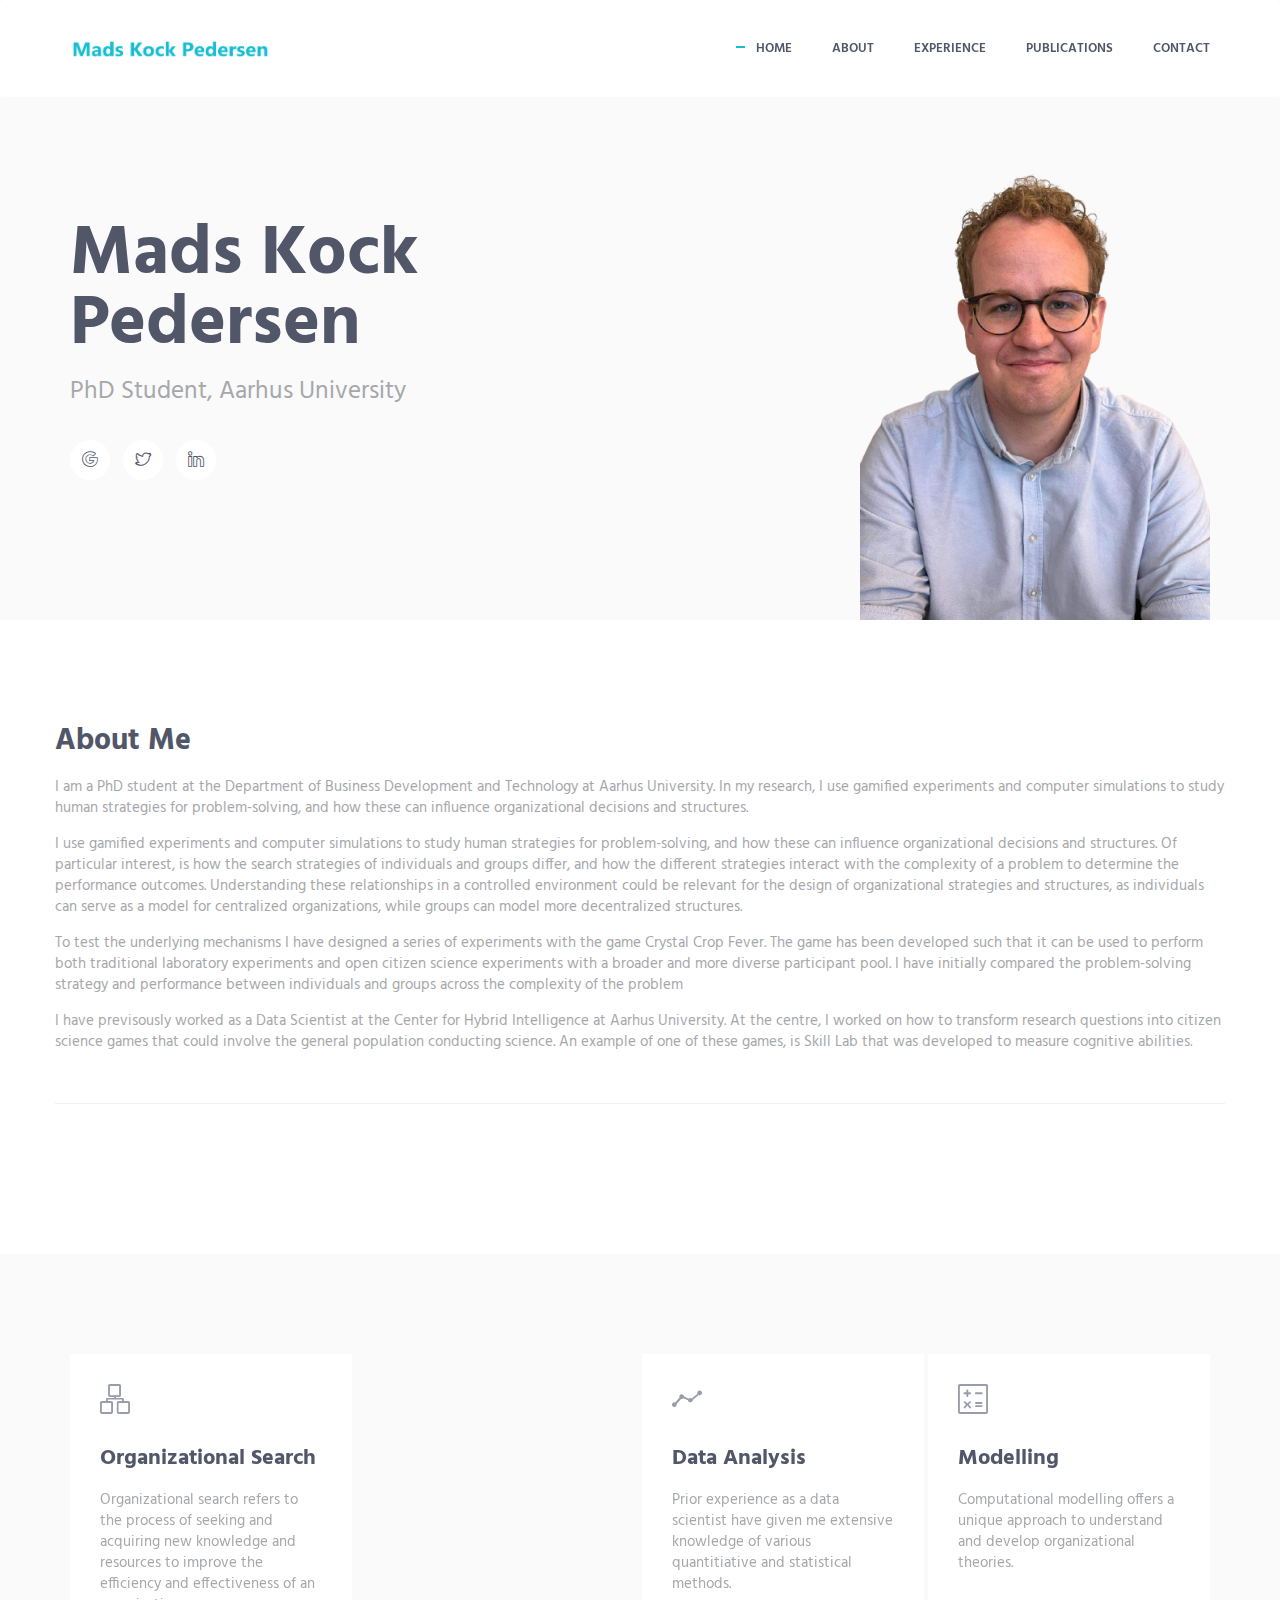
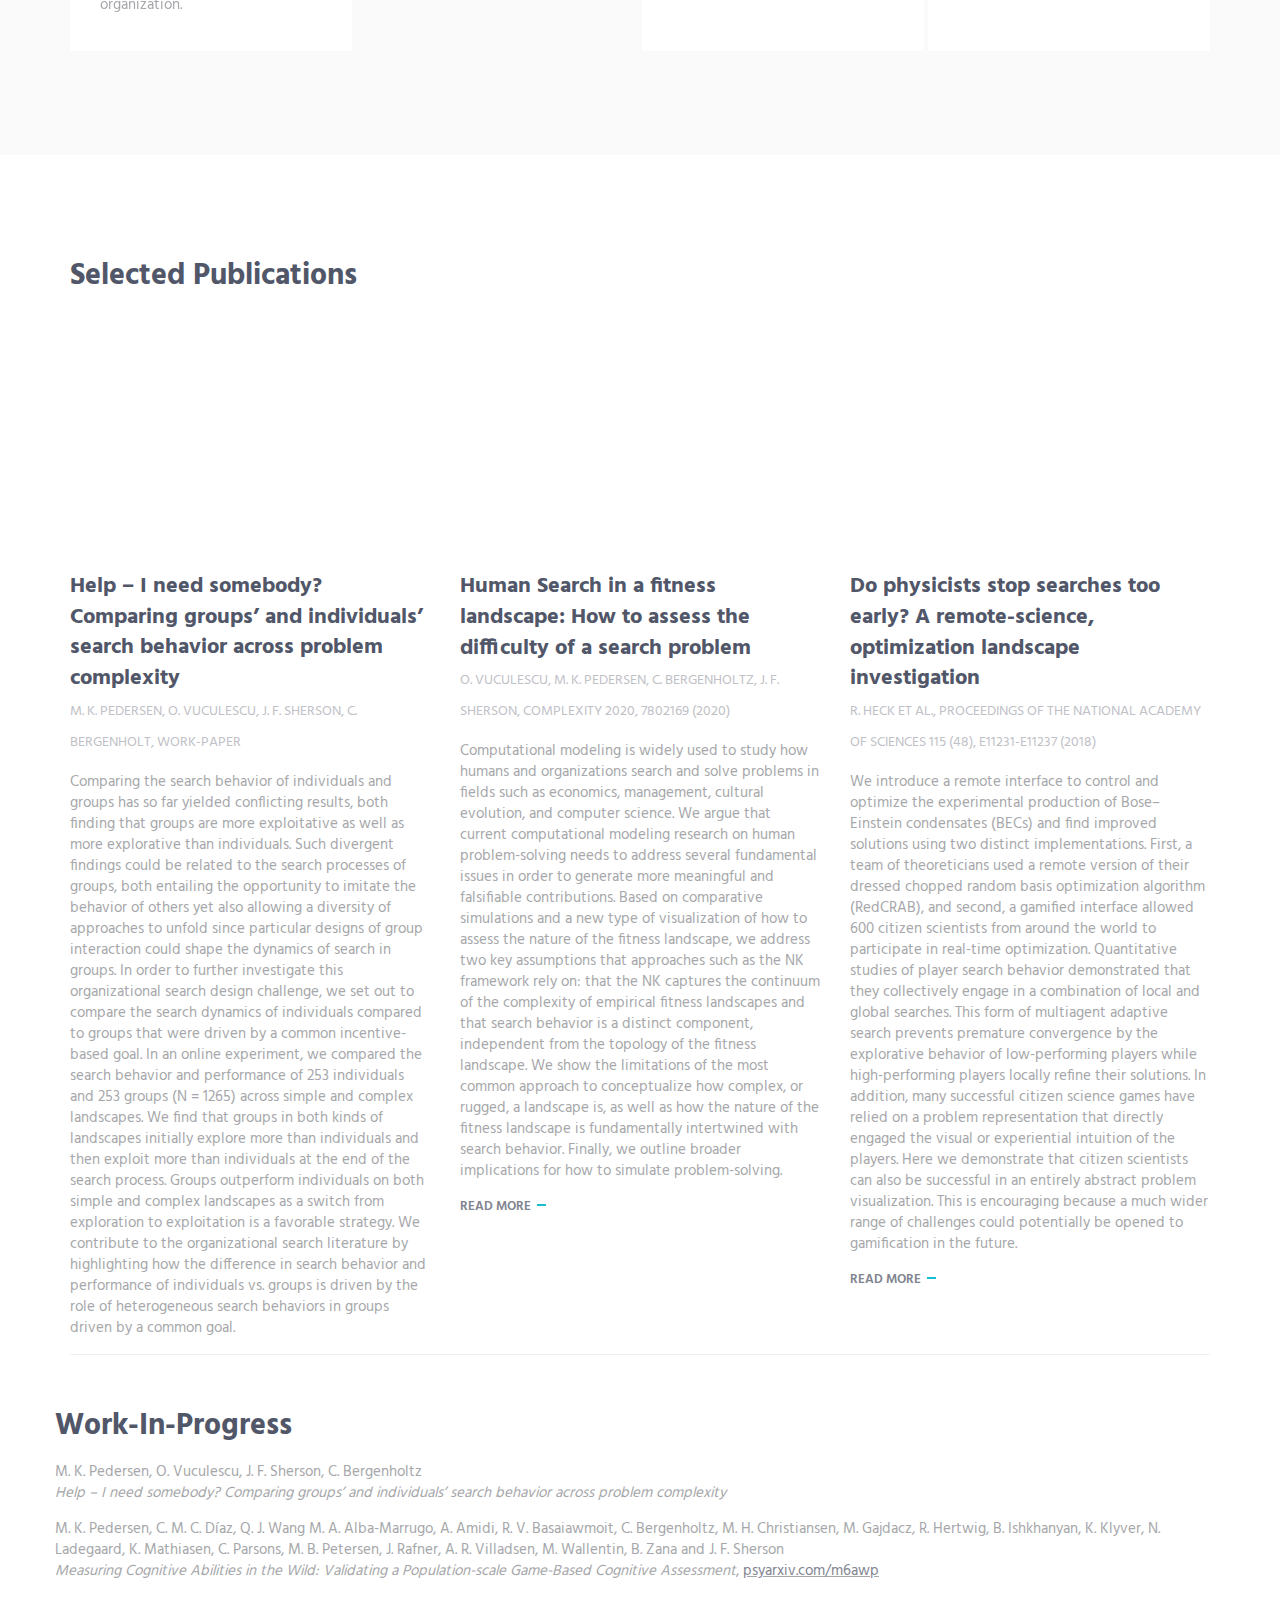
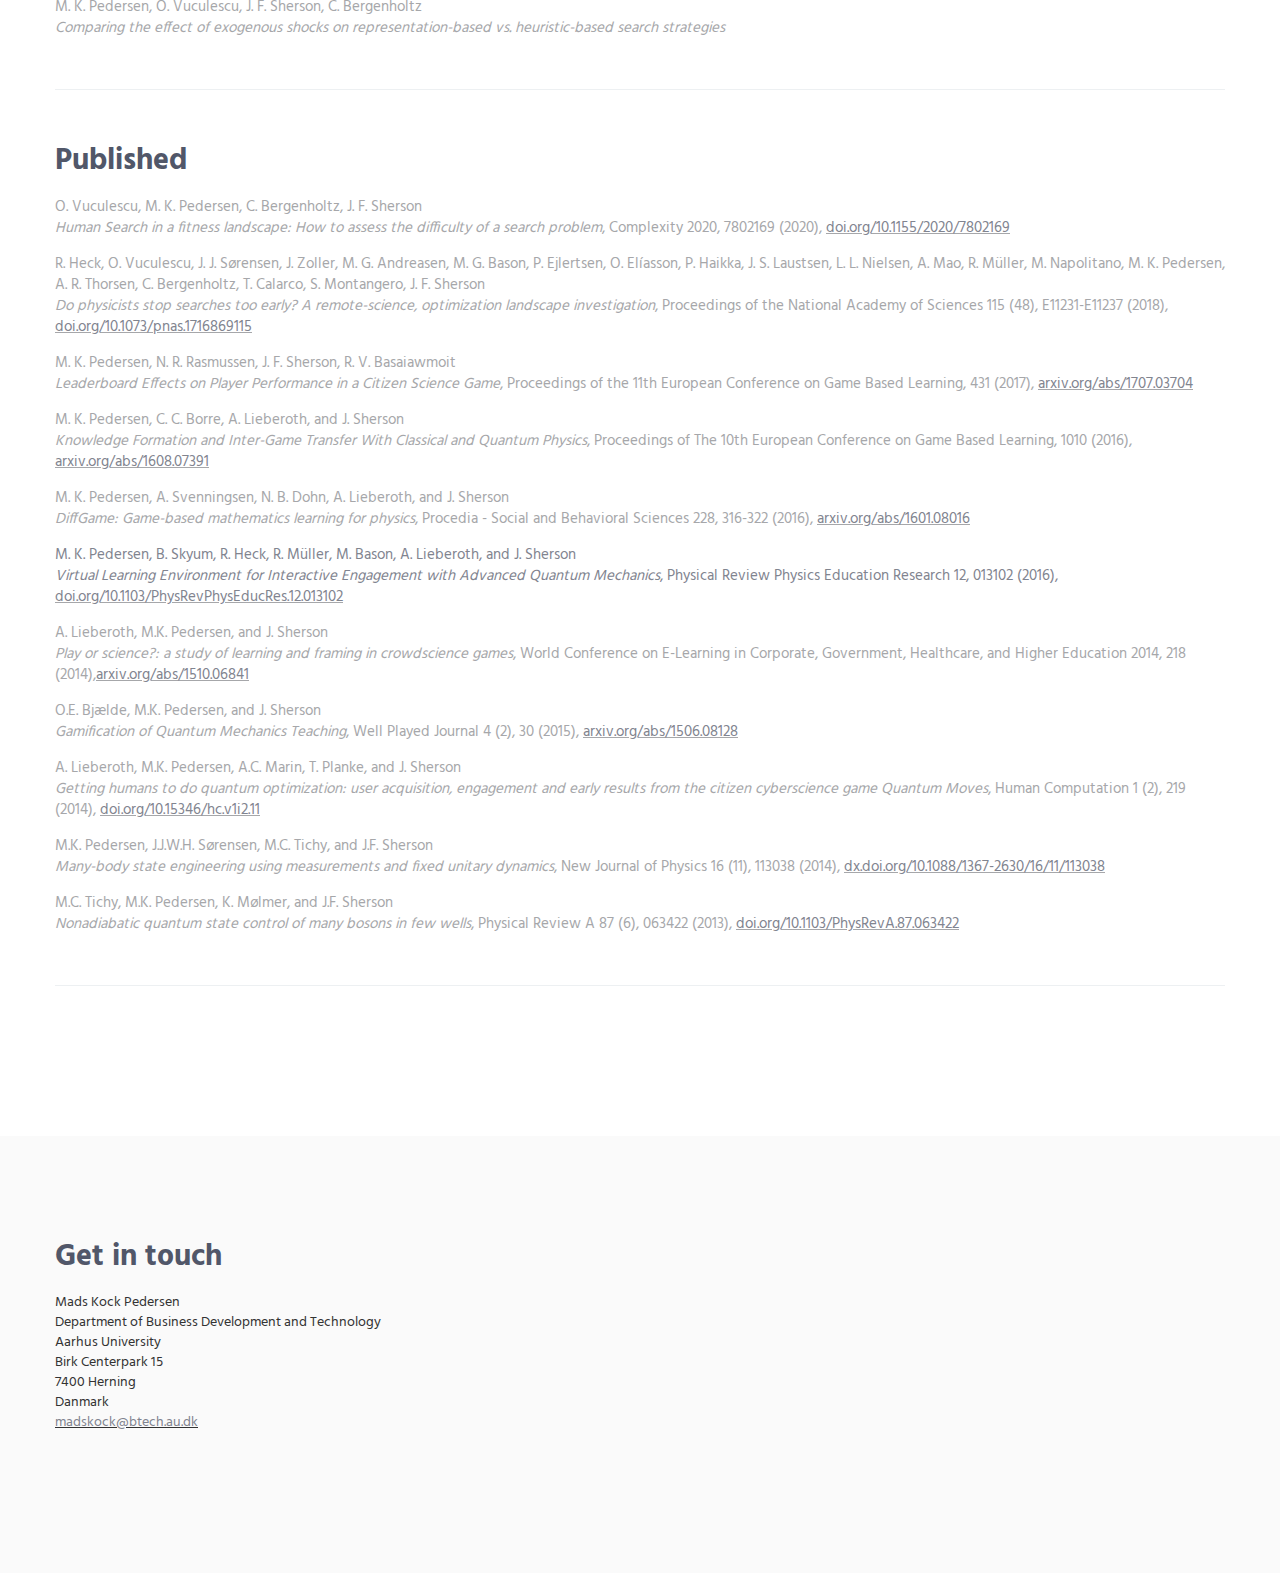
==== commit ead03730: "Image fix" ====
--- a/index.html
+++ b/index.html
@@ -205,7 +205,8 @@
 									<img class="img-responsive" src="img/papers/ccf-screenshot.png">
 								</div>
 							</div>
-							<h4>Help – I need somebody? Comparing groups’ and individuals’ search behavior across problem complexity<br><span class="text-uppercase margin-l-20">M. K. Pedersen, O. Vuculescu, J. F. Sherson, C. Bergenholt, Work-Paper</span></h4>
+							<h4>Help – I need somebody? Comparing groups’ and individuals’ search behavior across problem complexity<br>
+							<span class="text-uppercase margin-l">M. K. Pedersen, O. Vuculescu, J. F. Sherson, C. Bergenholt, Work-Paper</span></h4>
 							<p>Comparing the search behavior of individuals and groups has so far yielded conflicting results, both finding that groups are more exploitative as well as more explorative than individuals. Such divergent findings could be related to the search processes of groups, both entailing the opportunity to imitate the behavior of others yet also allowing a diversity of approaches to unfold since particular designs of group interaction could shape the dynamics of search in groups. In order to further investigate this organizational search design challenge, we set out to compare the search dynamics of individuals compared to groups that were driven by a common incentive-based goal. In an online experiment, we compared the search behavior and performance of 253 individuals and 253 groups (N = 1265) across simple and complex landscapes. We find that groups in both kinds of landscapes initially explore more than individuals and then exploit more than individuals at the end of the search process. Groups outperform individuals on both simple and complex landscapes as a switch from exploration to exploitation is a favorable strategy. We contribute to the organizational search literature by highlighting how the difference in search behavior and performance of individuals vs. groups is driven by the role of heterogeneous search behaviors in groups driven by a common goal.</p>
 						</div>
 						<!-- End Latest Products -->
@@ -217,7 +218,8 @@
 									<img class="img-responsive" src="img/papers/complexity-paper.png">
 								</div>
 							</div>
-							<h4><a href="https://www.hindawi.com/journals/complexity/2020/7802169/">Human Search in a fitness landscape: How to assess the difficulty of a search problem</a> </br><span class="text-uppercase margin-l-20">O. Vuculescu, M. K. Pedersen, C. Bergenholtz, J. F. Sherson, Complexity 2020, 7802169 (2020)</span></h4>
+							<h4><a href="https://www.hindawi.com/journals/complexity/2020/7802169/">Human Search in a fitness landscape: How to assess the difficulty of a search problem</a></br>
+							<span class="text-uppercase margin-l">O. Vuculescu, M. K. Pedersen, C. Bergenholtz, J. F. Sherson, Complexity 2020, 7802169 (2020)</span></h4>
 							<p>Computational modeling is widely used to study how humans and organizations search and solve problems in fields such as economics, management, cultural evolution, and computer science. We argue that current computational modeling research on human problem-solving needs to address several fundamental issues in order to generate more meaningful and falsifiable contributions. Based on comparative simulations and a new type of visualization of how to assess the nature of the fitness landscape, we address two key assumptions that approaches such as the NK framework rely on: that the NK captures the continuum of the complexity of empirical fitness landscapes and that search behavior is a distinct component, independent from the topology of the fitness landscape. We show the limitations of the most common approach to conceptualize how complex, or rugged, a landscape is, as well as how the nature of the fitness landscape is fundamentally intertwined with search behavior. Finally, we outline broader implications for how to simulate problem-solving.</p>
 							<a class="link" href="https://www.hindawi.com/journals/complexity/2020/7802169/">Read More</a>
 						</div>
@@ -230,7 +232,8 @@
 									<img class="img-responsive" src="img/papers/pnas-paper.jpeg">
 								</div>
 							</div>
-							<h4><a href="https://www.pnas.org/doi/full/10.1073/pnas.1716869115">Do physicists stop searches too early? A remote-science, optimization landscape investigation</a> <span class="text-uppercase margin-l-20">R. Heck et al., Proceedings of the National Academy of Sciences 115 (48), E11231-E11237 (2018)</span></h4>
+							<h4><a href="https://www.pnas.org/doi/full/10.1073/pnas.1716869115">Do physicists stop searches too early? A remote-science, optimization landscape investigation</a></br>
+							<span class="text-uppercase margin-l">R. Heck et al., Proceedings of the National Academy of Sciences 115 (48), E11231-E11237 (2018)</span></h4>
 							<p>We introduce a remote interface to control and optimize the experimental production of Bose–Einstein condensates (BECs) and find improved solutions using two distinct implementations. First, a team of theoreticians used a remote version of their dressed chopped random basis optimization algorithm (RedCRAB), and second, a gamified interface allowed 600 citizen scientists from around the world to participate in real-time optimization. Quantitative studies of player search behavior demonstrated that they collectively engage in a combination of local and global searches. This form of multiagent adaptive search prevents premature convergence by the explorative behavior of low-performing players while high-performing players locally refine their solutions. In addition, many successful citizen science games have relied on a problem representation that directly engaged the visual or experiential intuition of the players. Here we demonstrate that citizen scientists can also be successful in an entirely abstract problem visualization. This is encouraging because a much wider range of challenges could potentially be opened to gamification in the future.</p>
 							<a class="link" href="https://www.pnas.org/doi/full/10.1073/pnas.1716869115">Read More</a>
 						</div>
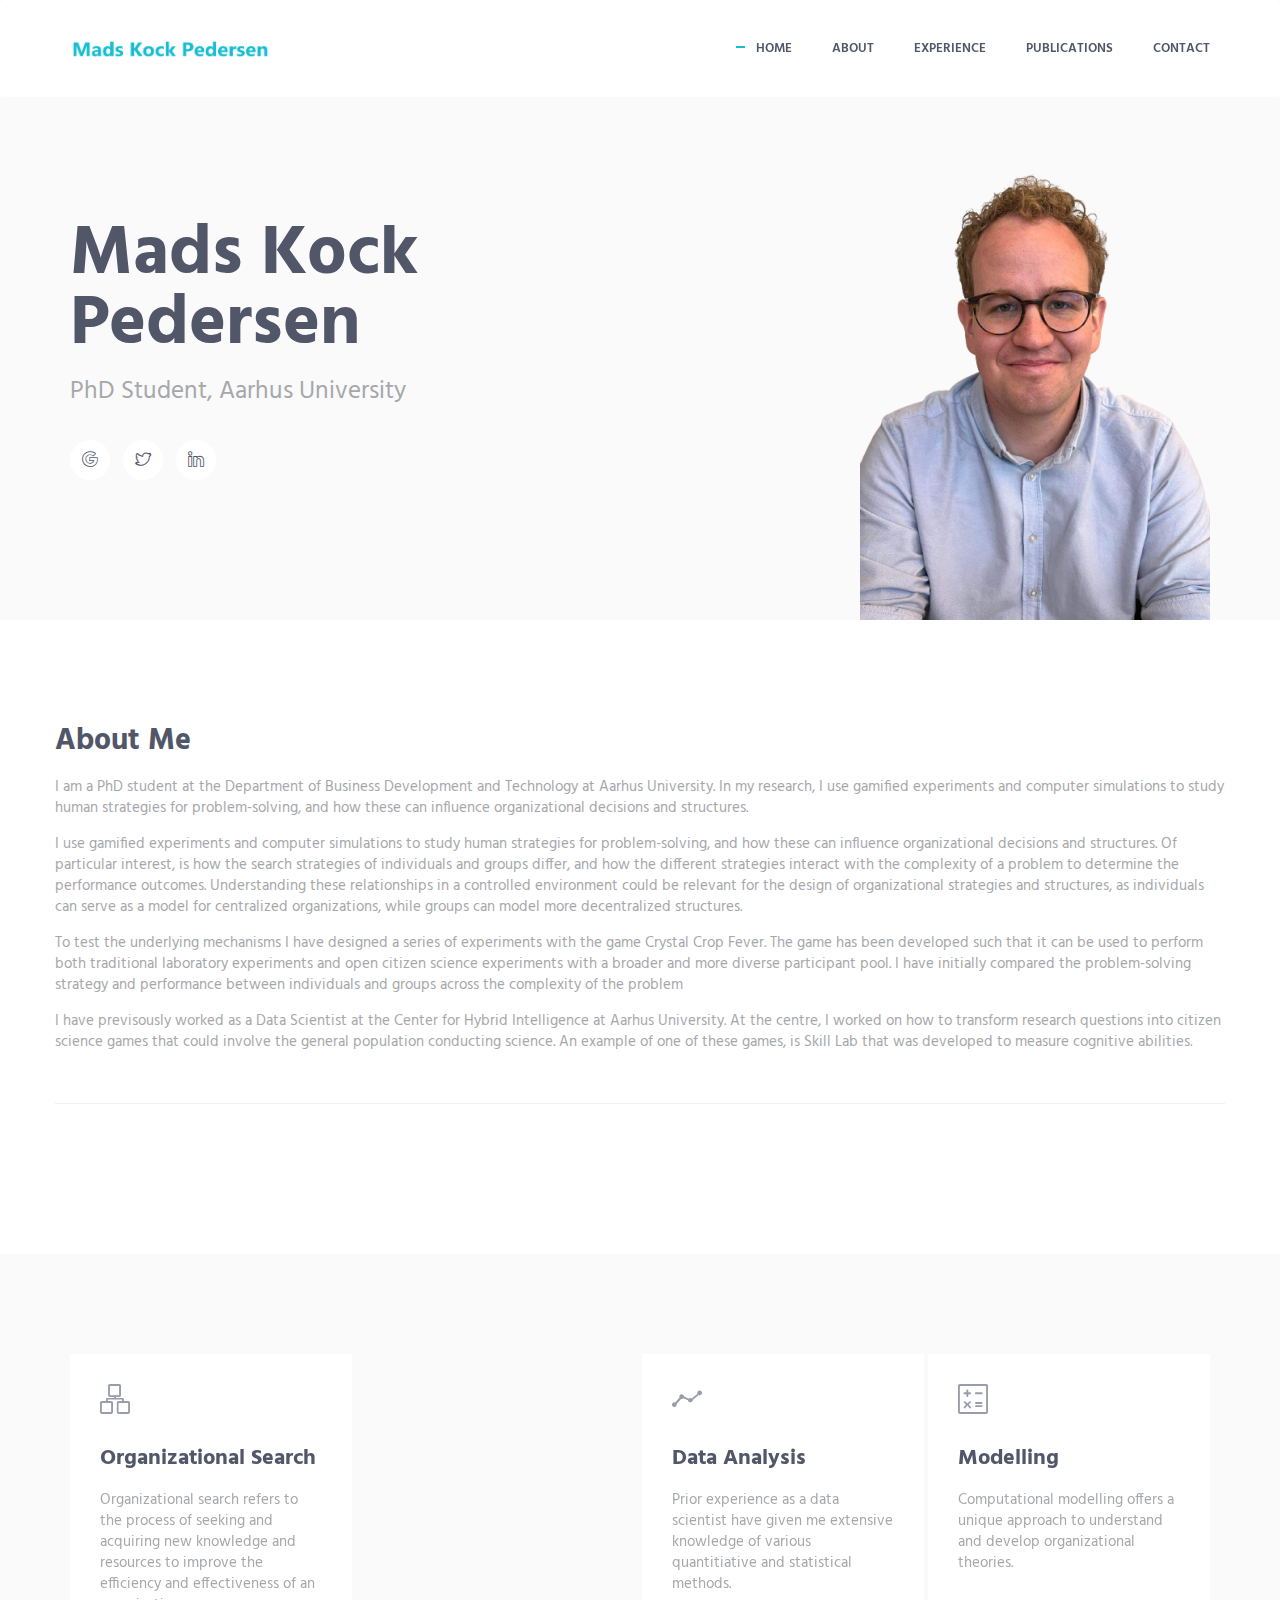
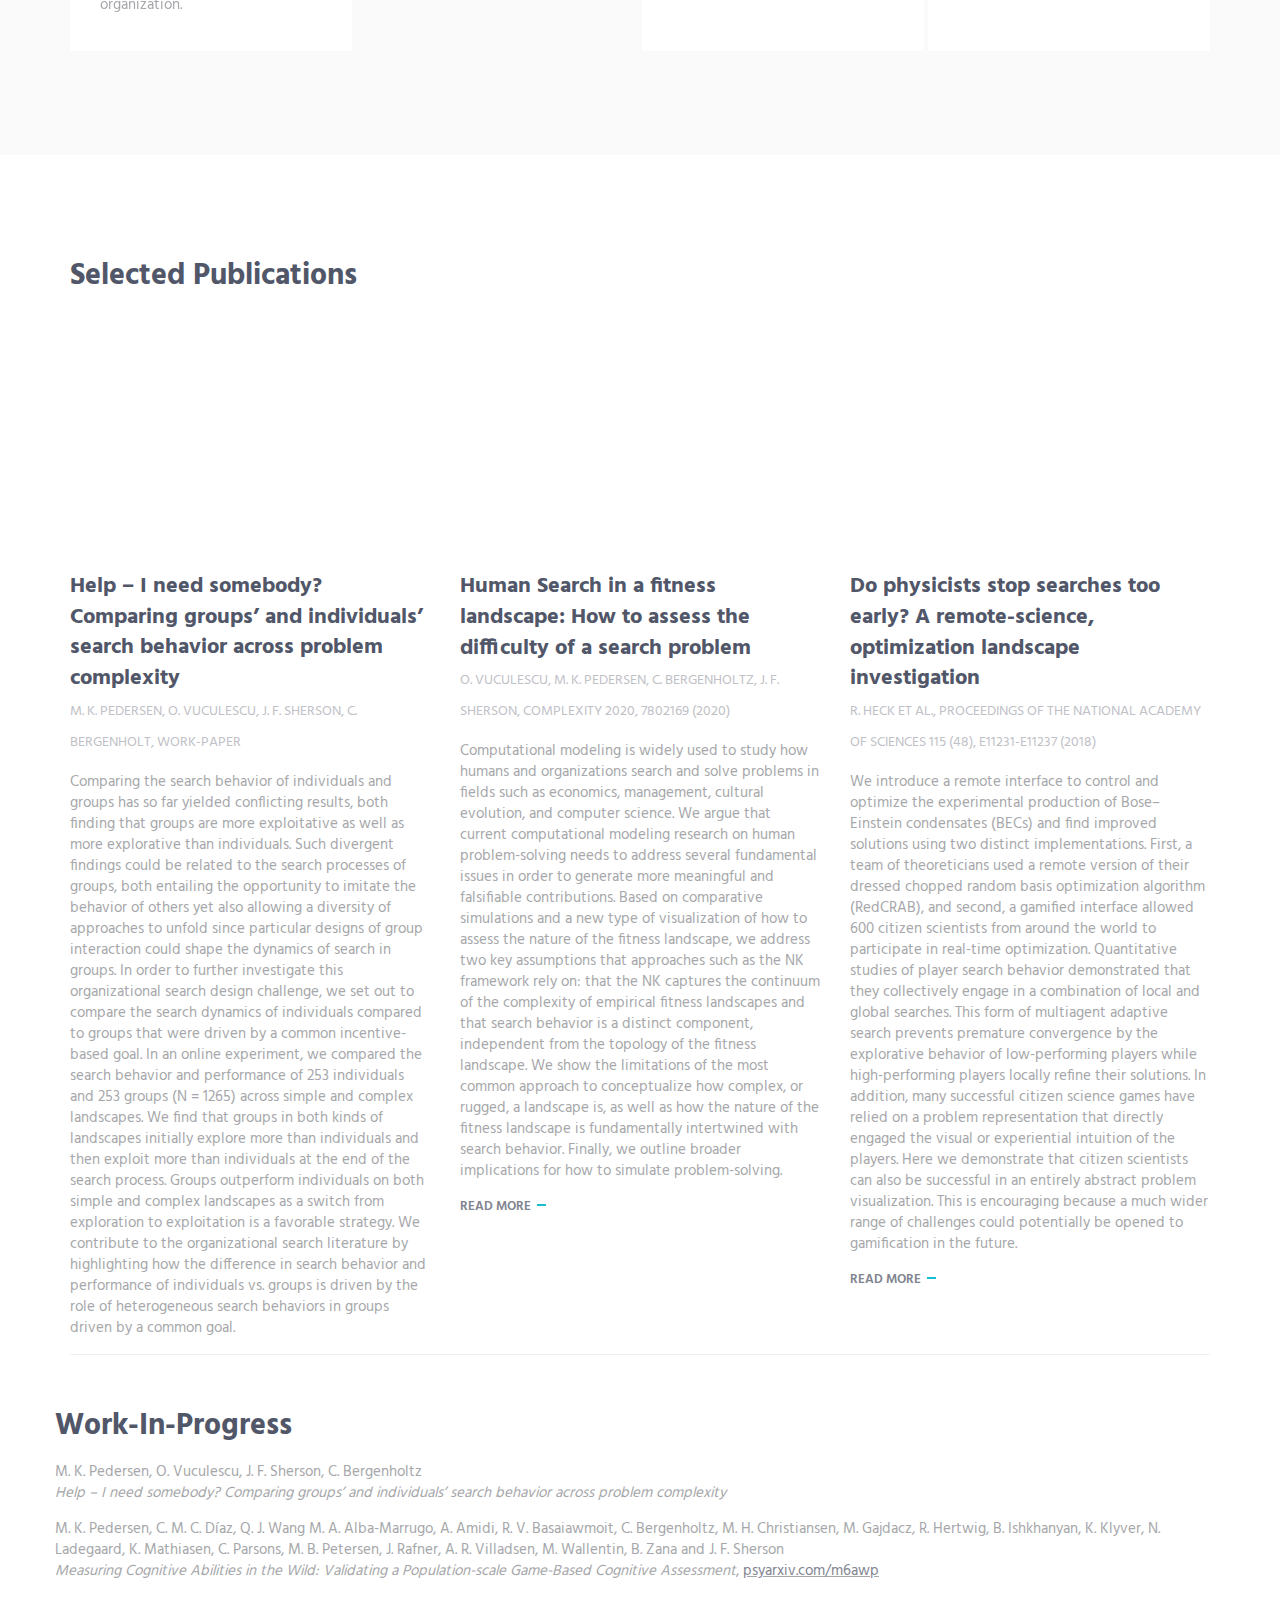
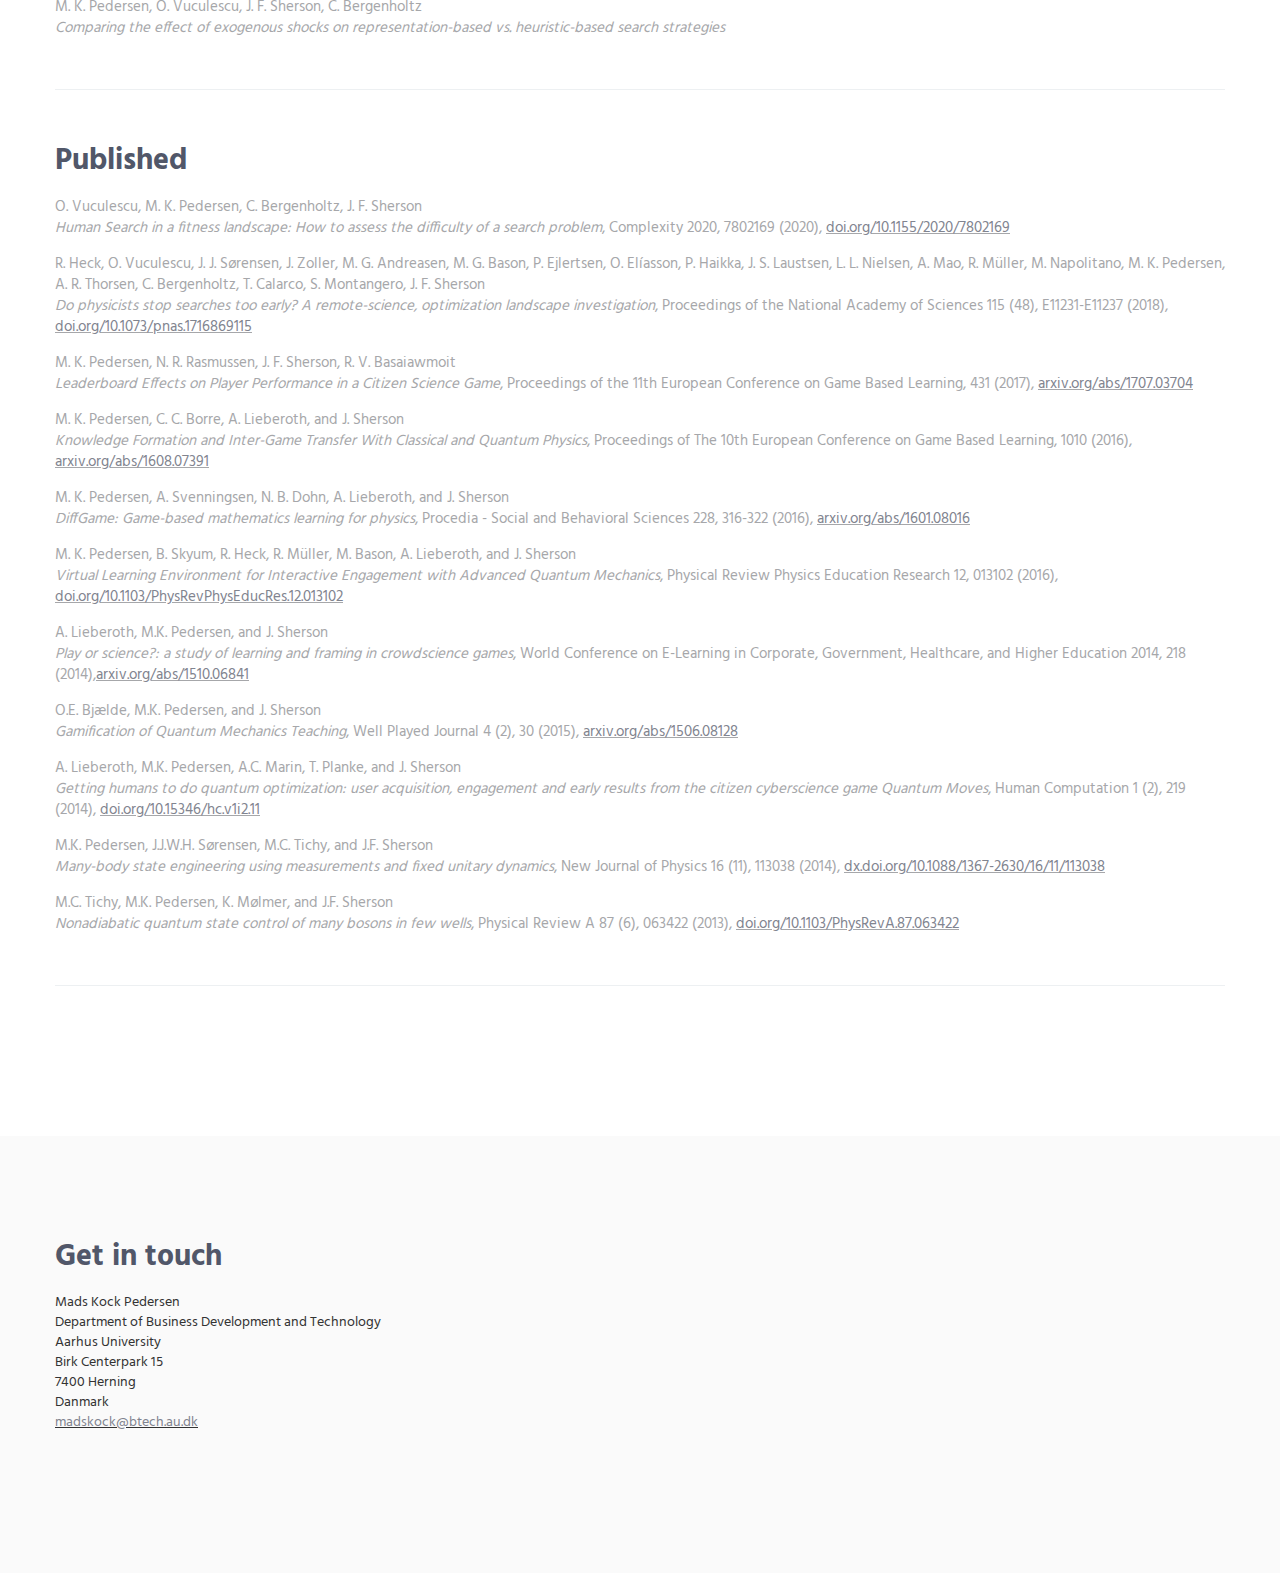
==== commit 48e6a2f9: "Anchor tag fix" ====
--- a/index.html
+++ b/index.html
@@ -289,7 +289,7 @@
 									
 									<p>M. K. Pedersen, A. Svenningsen, N. B. Dohn, A. Lieberoth, and J. Sherson<br>
 									<i>DiffGame: Game-based mathematics learning for physics</i>, 
-									Procedia - Social and Behavioral Sciences 228, 316-322 (2016), <u><a href="https://arxiv.org/abs/1601.08016">arxiv.org/abs/1601.08016<a></u>
+									Procedia - Social and Behavioral Sciences 228, 316-322 (2016), <u><a href="https://arxiv.org/abs/1601.08016">arxiv.org/abs/1601.08016</a></u>
 									</p>
 									
 									<p>M. K. Pedersen, B. Skyum, R. Heck, R. Müller, M. Bason, A. Lieberoth, and J. Sherson<br>
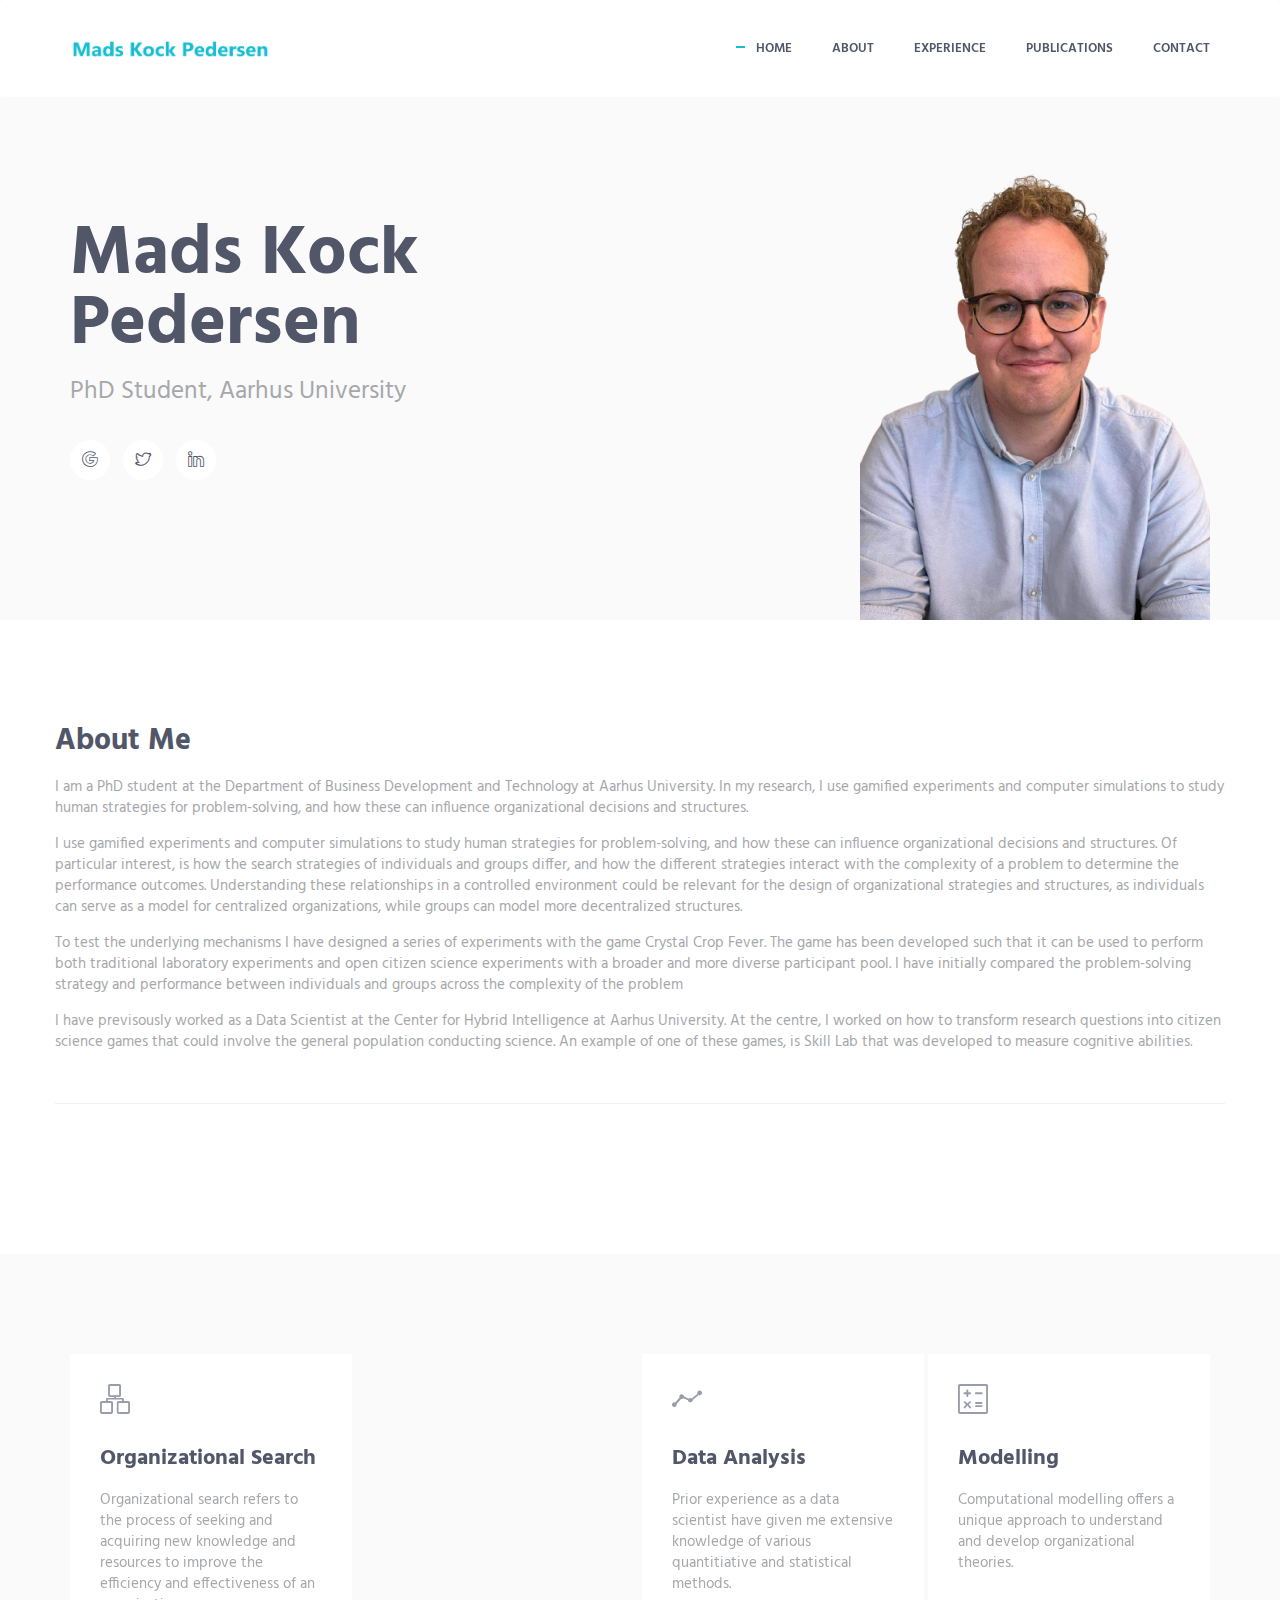
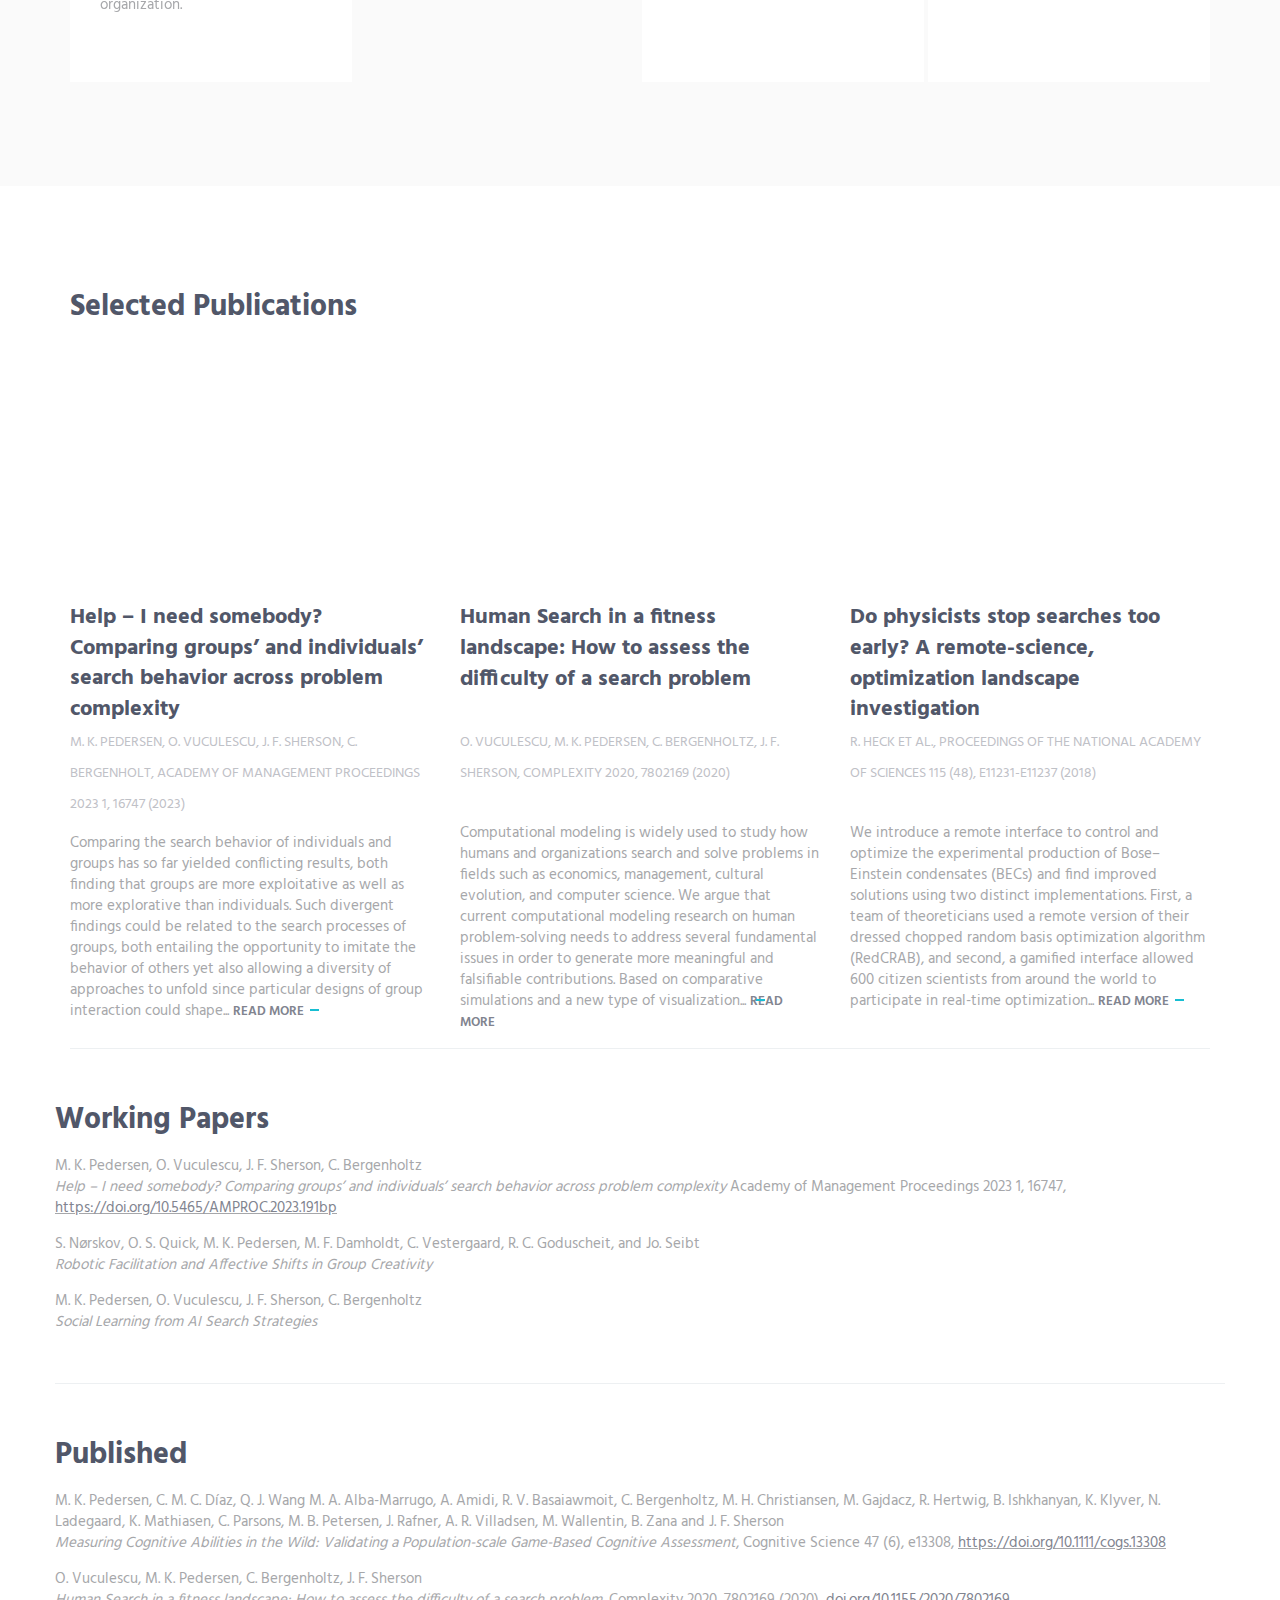
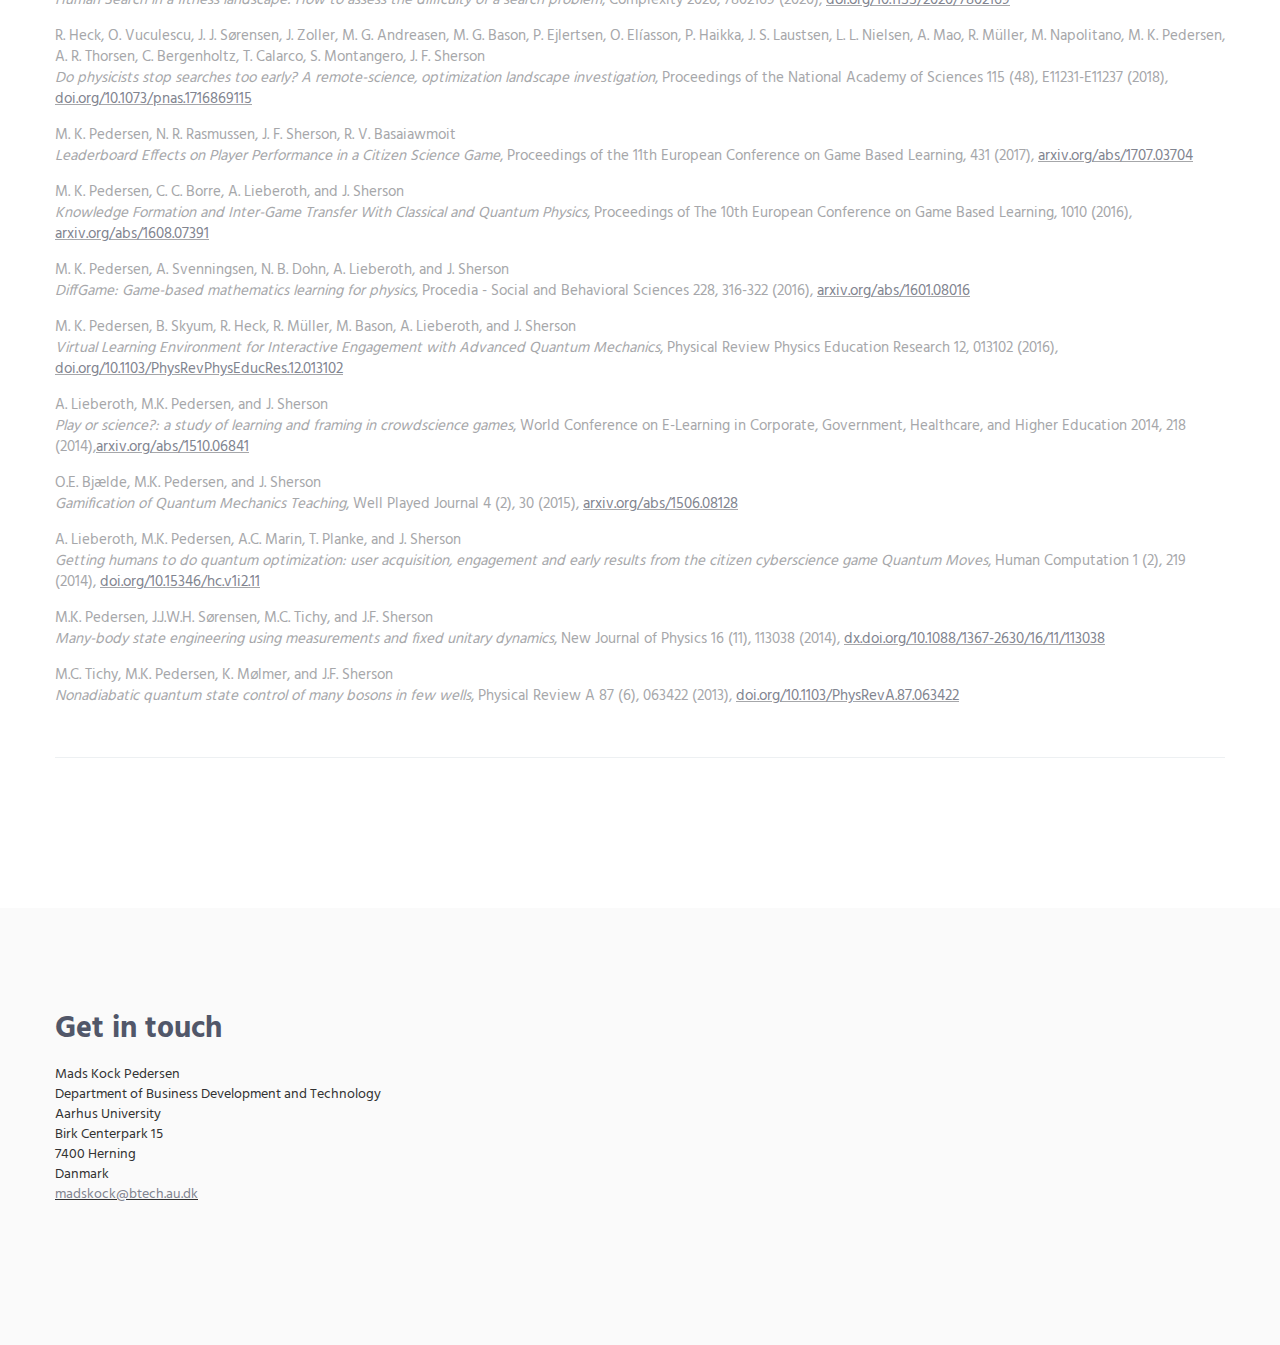
==== commit 7972030b: "no message" ====
--- a/index.html
+++ b/index.html
@@ -206,8 +206,9 @@
 								</div>
 							</div>
 							<h4>Help – I need somebody? Comparing groups’ and individuals’ search behavior across problem complexity<br>
-							<span class="text-uppercase margin-l">M. K. Pedersen, O. Vuculescu, J. F. Sherson, C. Bergenholt, Work-Paper</span></h4>
-							<p>Comparing the search behavior of individuals and groups has so far yielded conflicting results, both finding that groups are more exploitative as well as more explorative than individuals. Such divergent findings could be related to the search processes of groups, both entailing the opportunity to imitate the behavior of others yet also allowing a diversity of approaches to unfold since particular designs of group interaction could shape the dynamics of search in groups. In order to further investigate this organizational search design challenge, we set out to compare the search dynamics of individuals compared to groups that were driven by a common incentive-based goal. In an online experiment, we compared the search behavior and performance of 253 individuals and 253 groups (N = 1265) across simple and complex landscapes. We find that groups in both kinds of landscapes initially explore more than individuals and then exploit more than individuals at the end of the search process. Groups outperform individuals on both simple and complex landscapes as a switch from exploration to exploitation is a favorable strategy. We contribute to the organizational search literature by highlighting how the difference in search behavior and performance of individuals vs. groups is driven by the role of heterogeneous search behaviors in groups driven by a common goal.</p>
+							<span class="text-uppercase margin-l">M. K. Pedersen, O. Vuculescu, J. F. Sherson, C. Bergenholt, Academy of Management Proceedings 2023 1, 16747 (2023)</span></h4>
+							<p>Comparing the search behavior of individuals and groups has so far yielded conflicting results, both finding that groups are more exploitative as well as more explorative than individuals. Such divergent findings could be related to the search processes of groups, both entailing the opportunity to imitate the behavior of others yet also allowing a diversity of approaches to unfold since particular designs of group interaction could shape... <a class="link" href="https://doi.org/10.5465/AMPROC.2023.191bp<">Read More</a></p>
+							
 						</div>
 						<!-- End Latest Products -->
 
@@ -219,9 +220,10 @@
 								</div>
 							</div>
 							<h4><a href="https://www.hindawi.com/journals/complexity/2020/7802169/">Human Search in a fitness landscape: How to assess the difficulty of a search problem</a></br>
-							<span class="text-uppercase margin-l">O. Vuculescu, M. K. Pedersen, C. Bergenholtz, J. F. Sherson, Complexity 2020, 7802169 (2020)</span></h4>
-							<p>Computational modeling is widely used to study how humans and organizations search and solve problems in fields such as economics, management, cultural evolution, and computer science. We argue that current computational modeling research on human problem-solving needs to address several fundamental issues in order to generate more meaningful and falsifiable contributions. Based on comparative simulations and a new type of visualization of how to assess the nature of the fitness landscape, we address two key assumptions that approaches such as the NK framework rely on: that the NK captures the continuum of the complexity of empirical fitness landscapes and that search behavior is a distinct component, independent from the topology of the fitness landscape. We show the limitations of the most common approach to conceptualize how complex, or rugged, a landscape is, as well as how the nature of the fitness landscape is fundamentally intertwined with search behavior. Finally, we outline broader implications for how to simulate problem-solving.</p>
-							<a class="link" href="https://www.hindawi.com/journals/complexity/2020/7802169/">Read More</a>
+							<br>
+							<span class="text-uppercase margin-l">O. Vuculescu, M. K. Pedersen, C. Bergenholtz, J. F. Sherson, Complexity 2020, 7802169 (2020)</span></h4></br>
+							<p>Computational modeling is widely used to study how humans and organizations search and solve problems in fields such as economics, management, cultural evolution, and computer science. We argue that current computational modeling research on human problem-solving needs to address several fundamental issues in order to generate more meaningful and falsifiable contributions. Based on comparative simulations and a new type of visualization... <a class="link" href="https://www.hindawi.com/journals/complexity/2020/7802169/">Read More</a></p>
+							
 						</div>
 						<!-- End Latest Products -->
 
@@ -233,9 +235,9 @@
 								</div>
 							</div>
 							<h4><a href="https://www.pnas.org/doi/full/10.1073/pnas.1716869115">Do physicists stop searches too early? A remote-science, optimization landscape investigation</a></br>
-							<span class="text-uppercase margin-l">R. Heck et al., Proceedings of the National Academy of Sciences 115 (48), E11231-E11237 (2018)</span></h4>
-							<p>We introduce a remote interface to control and optimize the experimental production of Bose–Einstein condensates (BECs) and find improved solutions using two distinct implementations. First, a team of theoreticians used a remote version of their dressed chopped random basis optimization algorithm (RedCRAB), and second, a gamified interface allowed 600 citizen scientists from around the world to participate in real-time optimization. Quantitative studies of player search behavior demonstrated that they collectively engage in a combination of local and global searches. This form of multiagent adaptive search prevents premature convergence by the explorative behavior of low-performing players while high-performing players locally refine their solutions. In addition, many successful citizen science games have relied on a problem representation that directly engaged the visual or experiential intuition of the players. Here we demonstrate that citizen scientists can also be successful in an entirely abstract problem visualization. This is encouraging because a much wider range of challenges could potentially be opened to gamification in the future.</p>
-							<a class="link" href="https://www.pnas.org/doi/full/10.1073/pnas.1716869115">Read More</a>
+							<span class="text-uppercase margin-l">R. Heck et al., Proceedings of the National Academy of Sciences 115 (48), E11231-E11237 (2018)</span></h4></br>
+							<p>We introduce a remote interface to control and optimize the experimental production of Bose–Einstein condensates (BECs) and find improved solutions using two distinct implementations. First, a team of theoreticians used a remote version of their dressed chopped random basis optimization algorithm (RedCRAB), and second, a gamified interface allowed 600 citizen scientists from around the world to participate in real-time optimization... <a class="link" href="https://www.pnas.org/doi/full/10.1073/pnas.1716869115">Read More</a></p>
+							
 						</div>
                     <!-- End Latest Products -->
                 </div>
@@ -246,17 +248,18 @@
                         <div class="section-seperator margin-b-50">
                             <div class="margin-b-50">
                                 <div class="margin-b-30">
-                                    <h2>Work-In-Progress</h2>
+                                    <h2>Working Papers</h2>
                                     <p>M. K. Pedersen, O. Vuculescu, J. F. Sherson, C. Bergenholtz<br> 
 									<i>Help – I need somebody? Comparing groups’ and individuals’ search behavior across problem complexity</i>
-									</p>
-									
-									<p>M. K. Pedersen, C. M. C. Díaz, Q. J. Wang M. A. Alba-Marrugo, A. Amidi, R. V. Basaiawmoit, C. Bergenholtz, M. H. Christiansen, M. Gajdacz, R. Hertwig, B. Ishkhanyan, K. Klyver, N. Ladegaard, K. Mathiasen, C. Parsons, M. B. Petersen, J. Rafner, A. R. Villadsen, M. Wallentin, B. Zana and J. F. Sherson<br> 
-									<i>Measuring Cognitive Abilities in the Wild: Validating a Population-scale Game-Based Cognitive Assessment</i>,  <u><a href="https://psyarxiv.com/m6awp">psyarxiv.com/m6awp</a></u>
+									Academy of Management Proceedings 2023 1, 16747, <u><a href="https://doi.org/10.5465/AMPROC.2023.191bp">https://doi.org/10.5465/AMPROC.2023.191bp</a></u>
+									</p>
+									
+									<p>S. Nørskov, O. S. Quick, M. K. Pedersen, M. F. Damholdt, C. Vestergaard, R. C. Goduscheit, and Jo. Seibt<br>
+									<i>Robotic Facilitation and Affective Shifts in Group Creativity</i>
 									</p>
 									
 									<p>M. K. Pedersen, O. Vuculescu, J. F. Sherson, C. Bergenholtz<br>
-									<i>Comparing the effect of exogenous shocks on representation-based vs. heuristic-based search strategies</i>
+									<i>Social Learning from AI Search Strategies</i>
 									</p>
                                 </div>
                             </div>
@@ -267,6 +270,10 @@
                             <div class="margin-b-50">
                                 <div class="margin-b-30">
                                     <h2>Published</h2>
+									<p>M. K. Pedersen, C. M. C. Díaz, Q. J. Wang M. A. Alba-Marrugo, A. Amidi, R. V. Basaiawmoit, C. Bergenholtz, M. H. Christiansen, M. Gajdacz, R. Hertwig, B. Ishkhanyan, K. Klyver, N. Ladegaard, K. Mathiasen, C. Parsons, M. B. Petersen, J. Rafner, A. R. Villadsen, M. Wallentin, B. Zana and J. F. Sherson<br> 
+									<i>Measuring Cognitive Abilities in the Wild: Validating a Population-scale Game-Based Cognitive Assessment</i>,  
+									Cognitive Science 47 (6), e13308, <u><a href="https://doi.org/10.1111/cogs.13308">https://doi.org/10.1111/cogs.13308</a></u>
+									</p>
                                     <p>O. Vuculescu, M. K. Pedersen, C. Bergenholtz, J. F. Sherson<br>
 									<i>Human Search in a fitness landscape: How to assess the difficulty of a search problem</i>, 
 									Complexity 2020, 7802169 (2020), <u><a href="https://doi.org/10.1155/2020/7802169">doi.org/10.1155/2020/7802169</a></u>
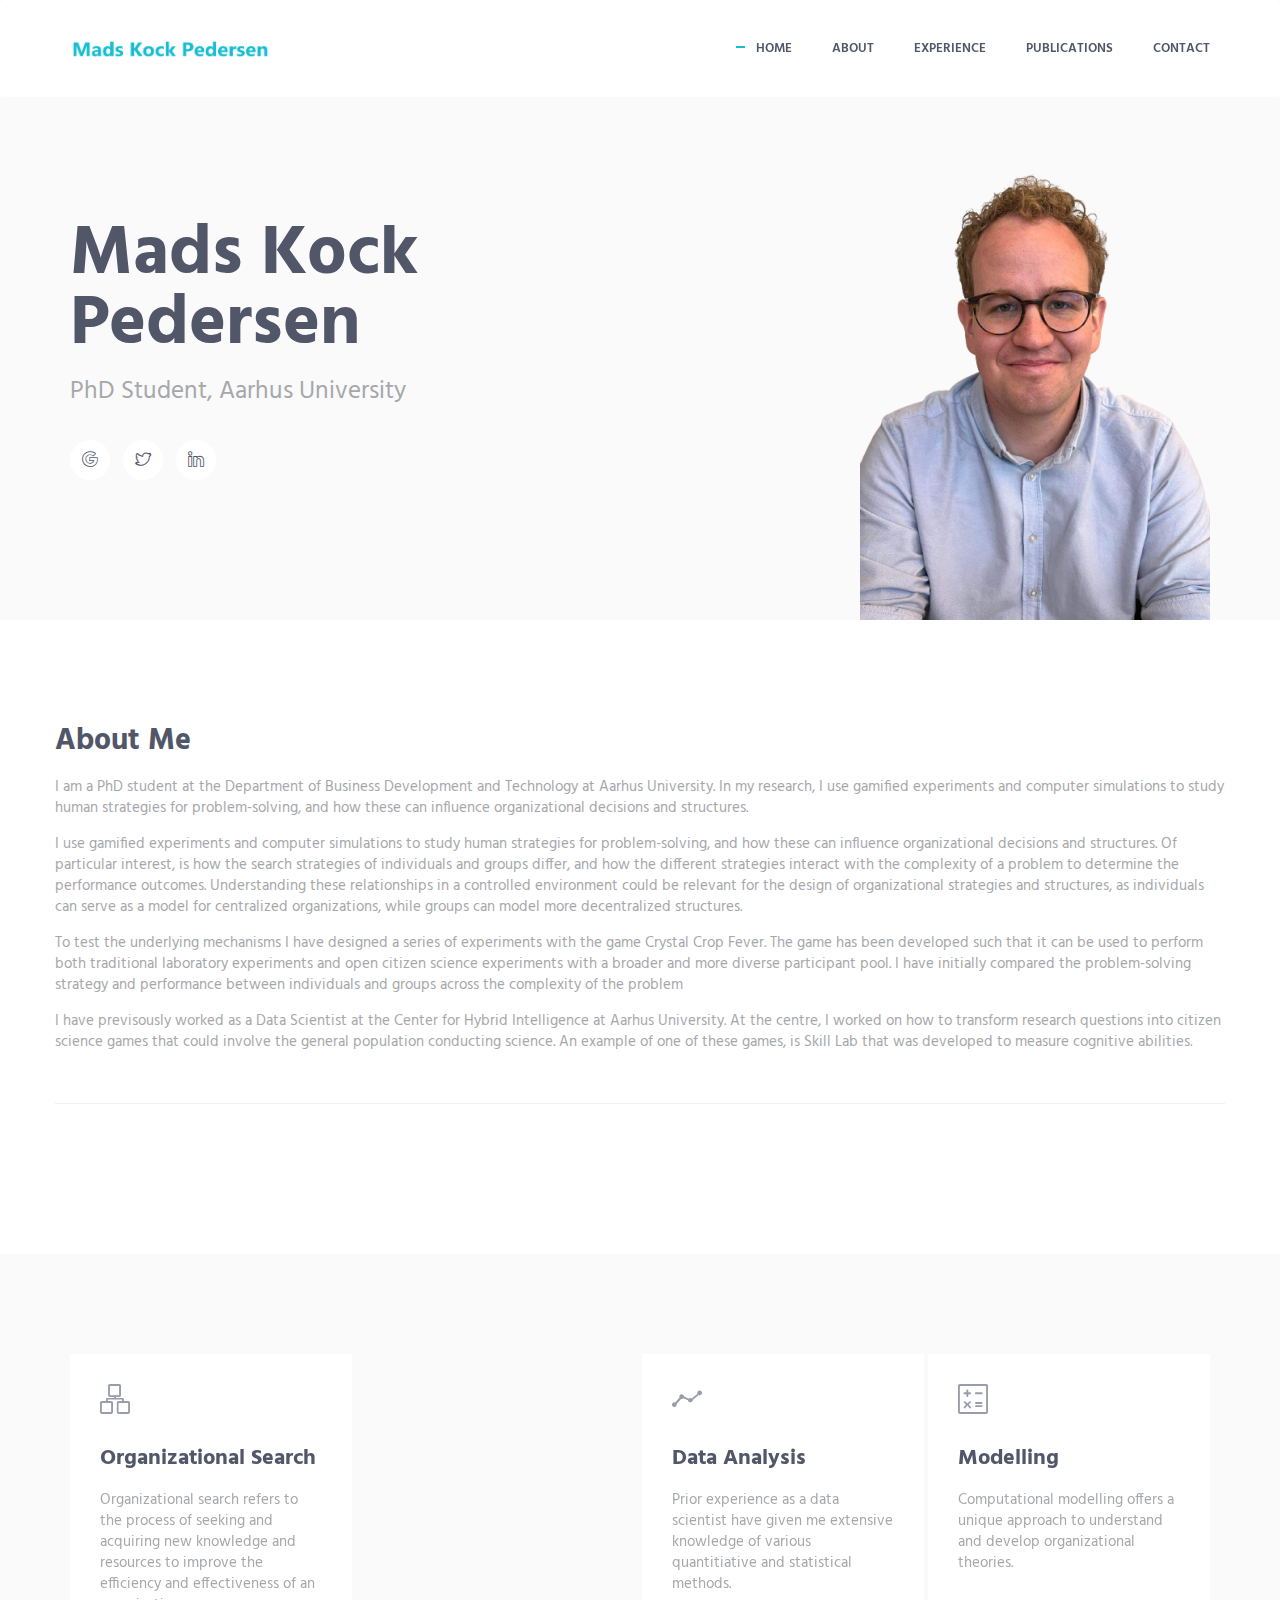
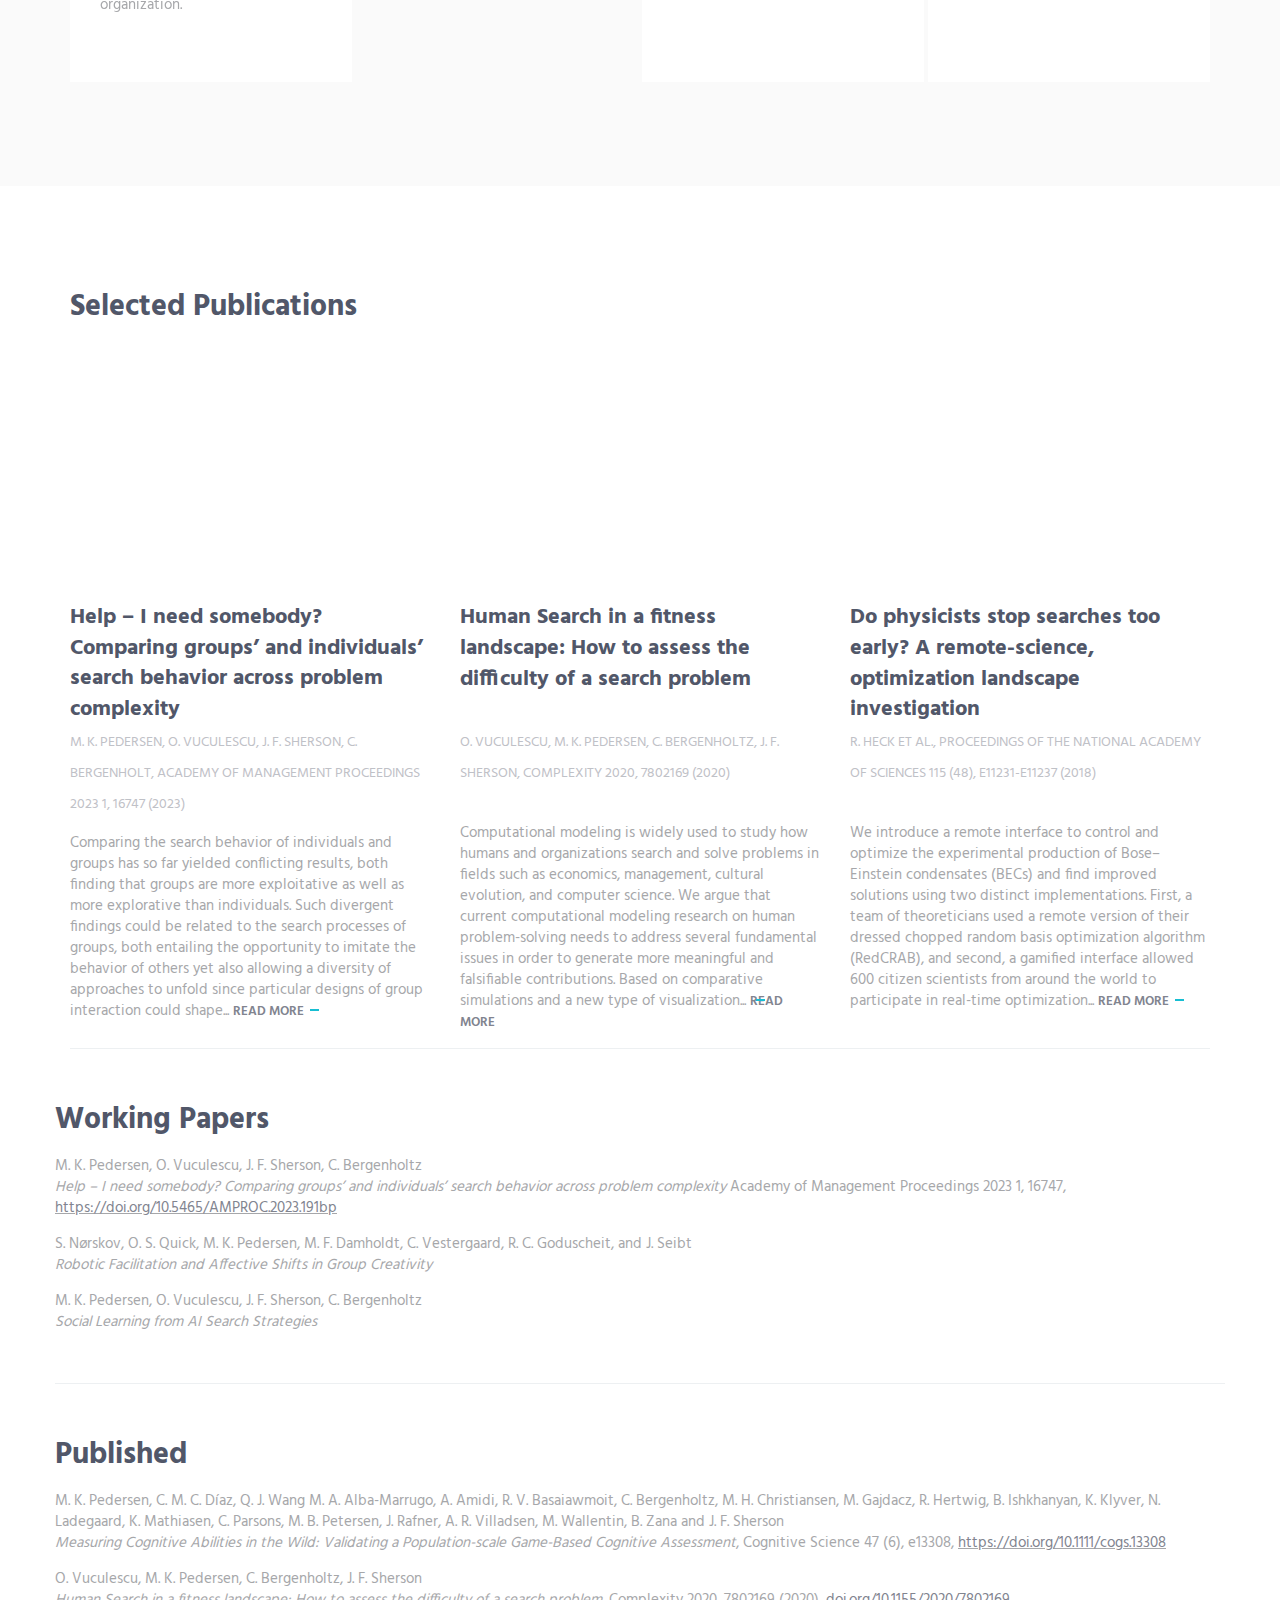
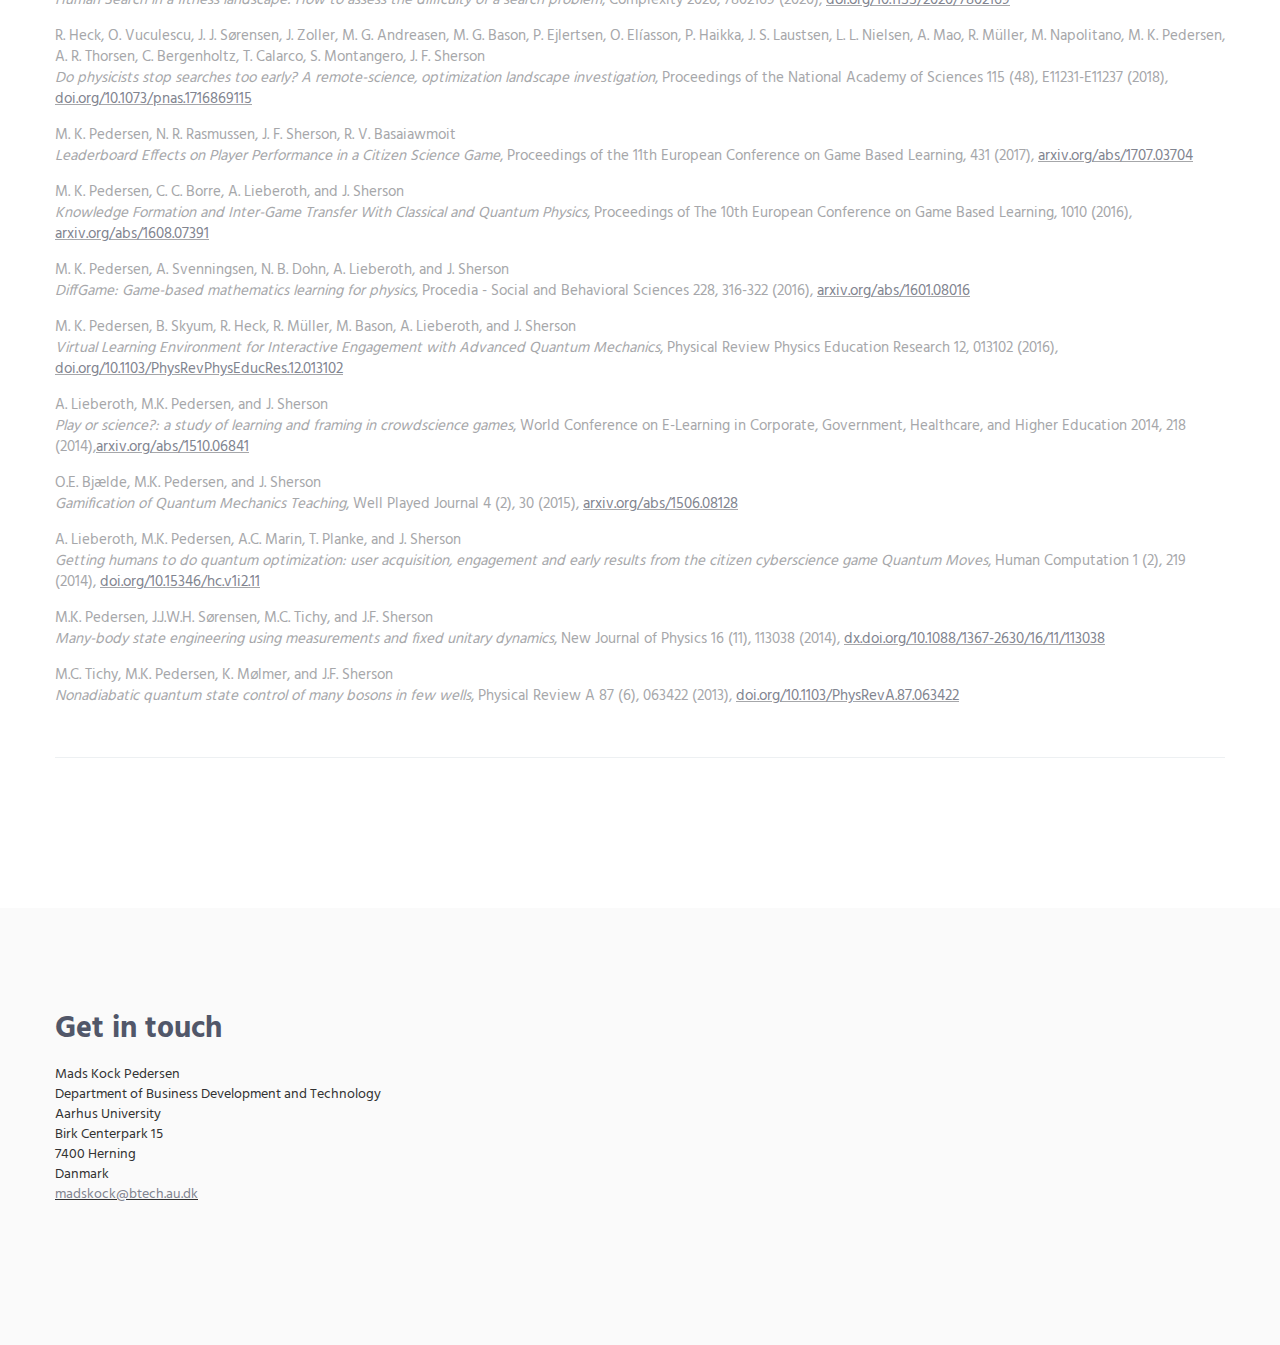
==== commit 9d330644: "Minor typo" ====
--- a/index.html
+++ b/index.html
@@ -254,7 +254,7 @@
 									Academy of Management Proceedings 2023 1, 16747, <u><a href="https://doi.org/10.5465/AMPROC.2023.191bp">https://doi.org/10.5465/AMPROC.2023.191bp</a></u>
 									</p>
 									
-									<p>S. Nørskov, O. S. Quick, M. K. Pedersen, M. F. Damholdt, C. Vestergaard, R. C. Goduscheit, and Jo. Seibt<br>
+									<p>S. Nørskov, O. S. Quick, M. K. Pedersen, M. F. Damholdt, C. Vestergaard, R. C. Goduscheit, and J. Seibt<br>
 									<i>Robotic Facilitation and Affective Shifts in Group Creativity</i>
 									</p>
 									
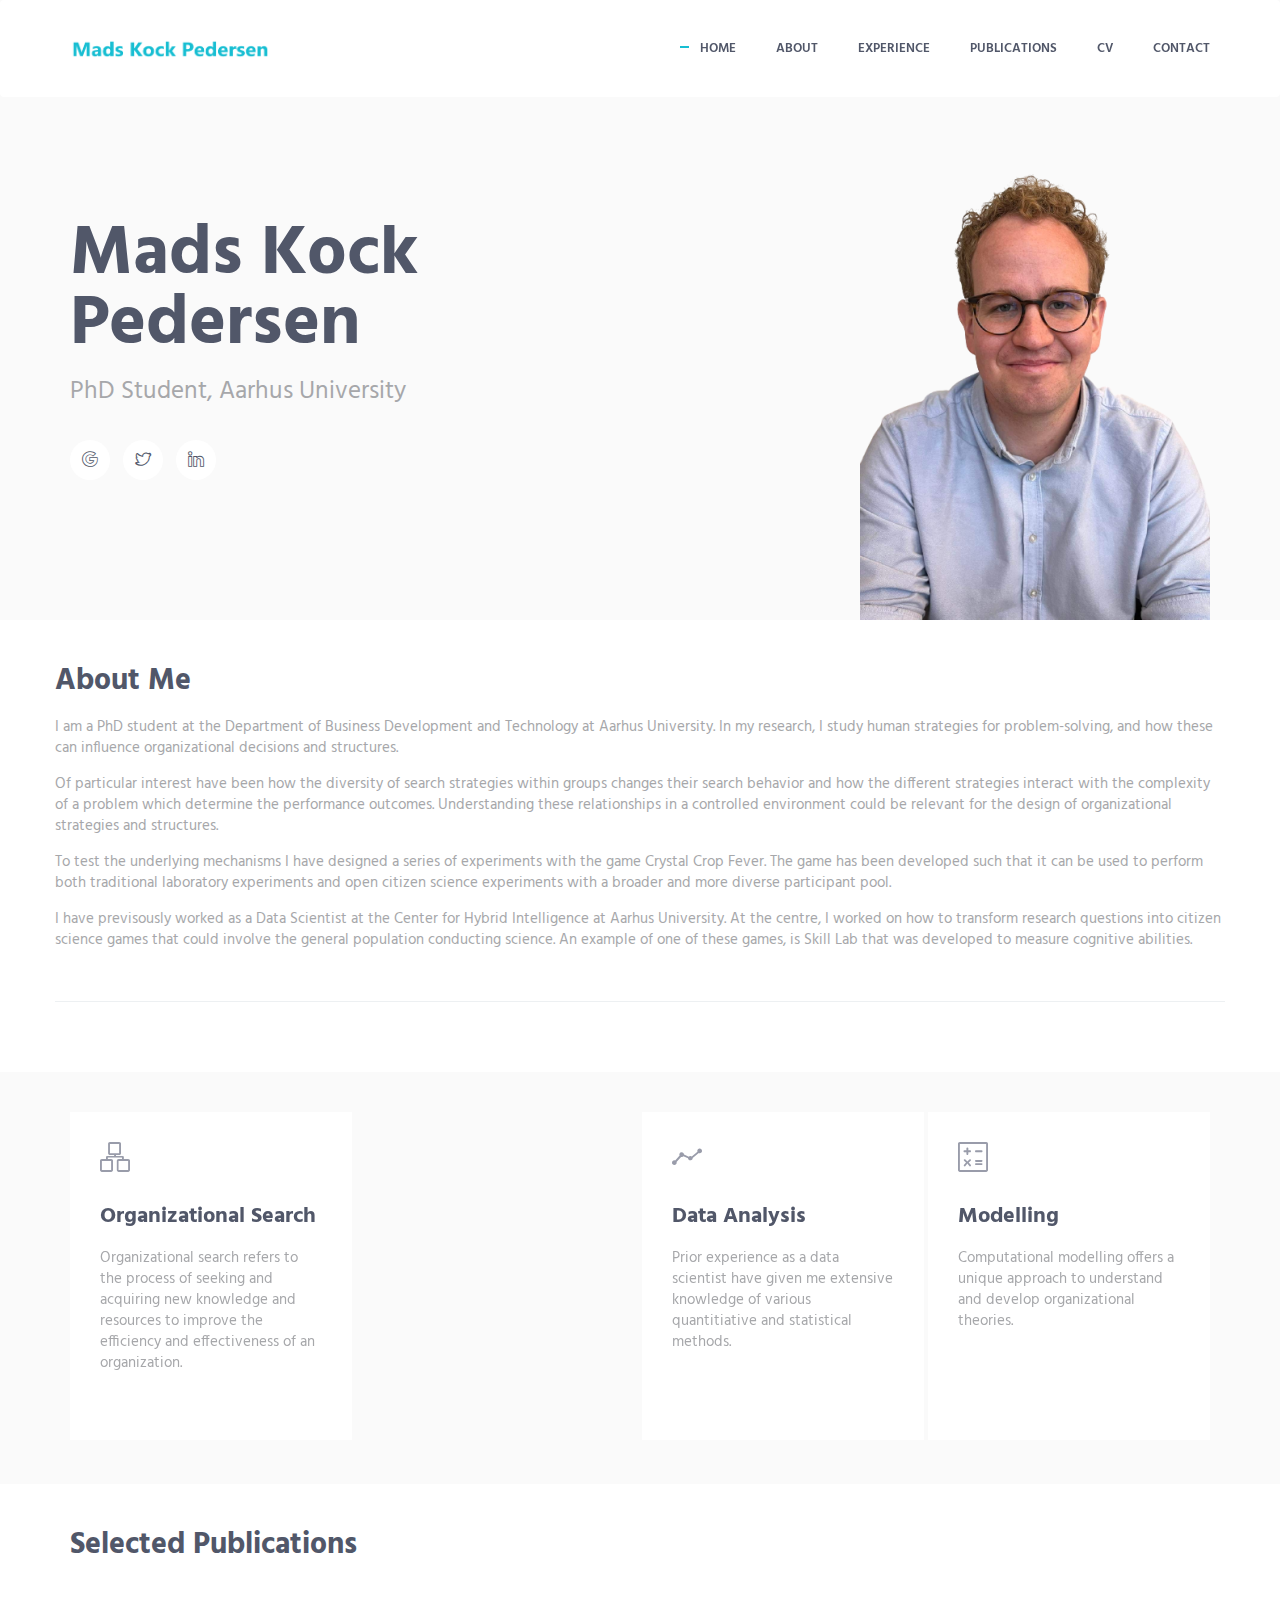
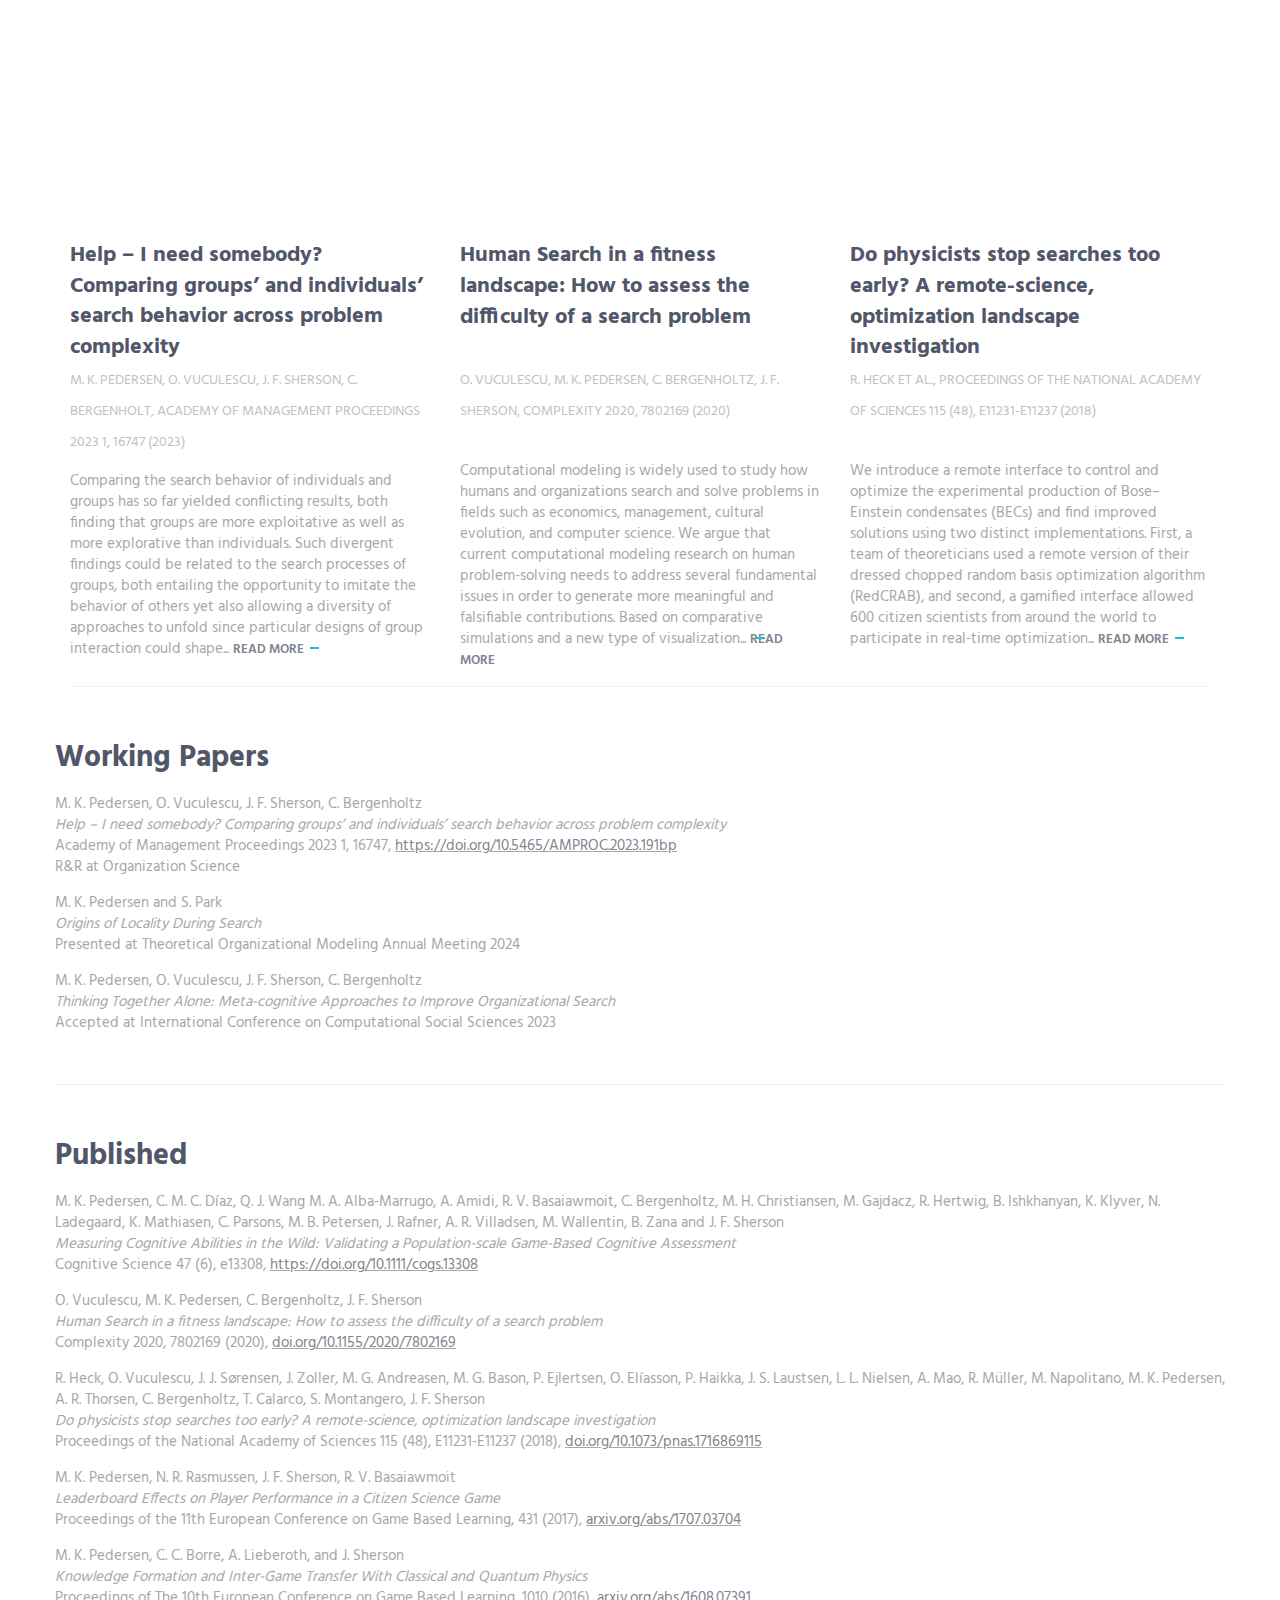
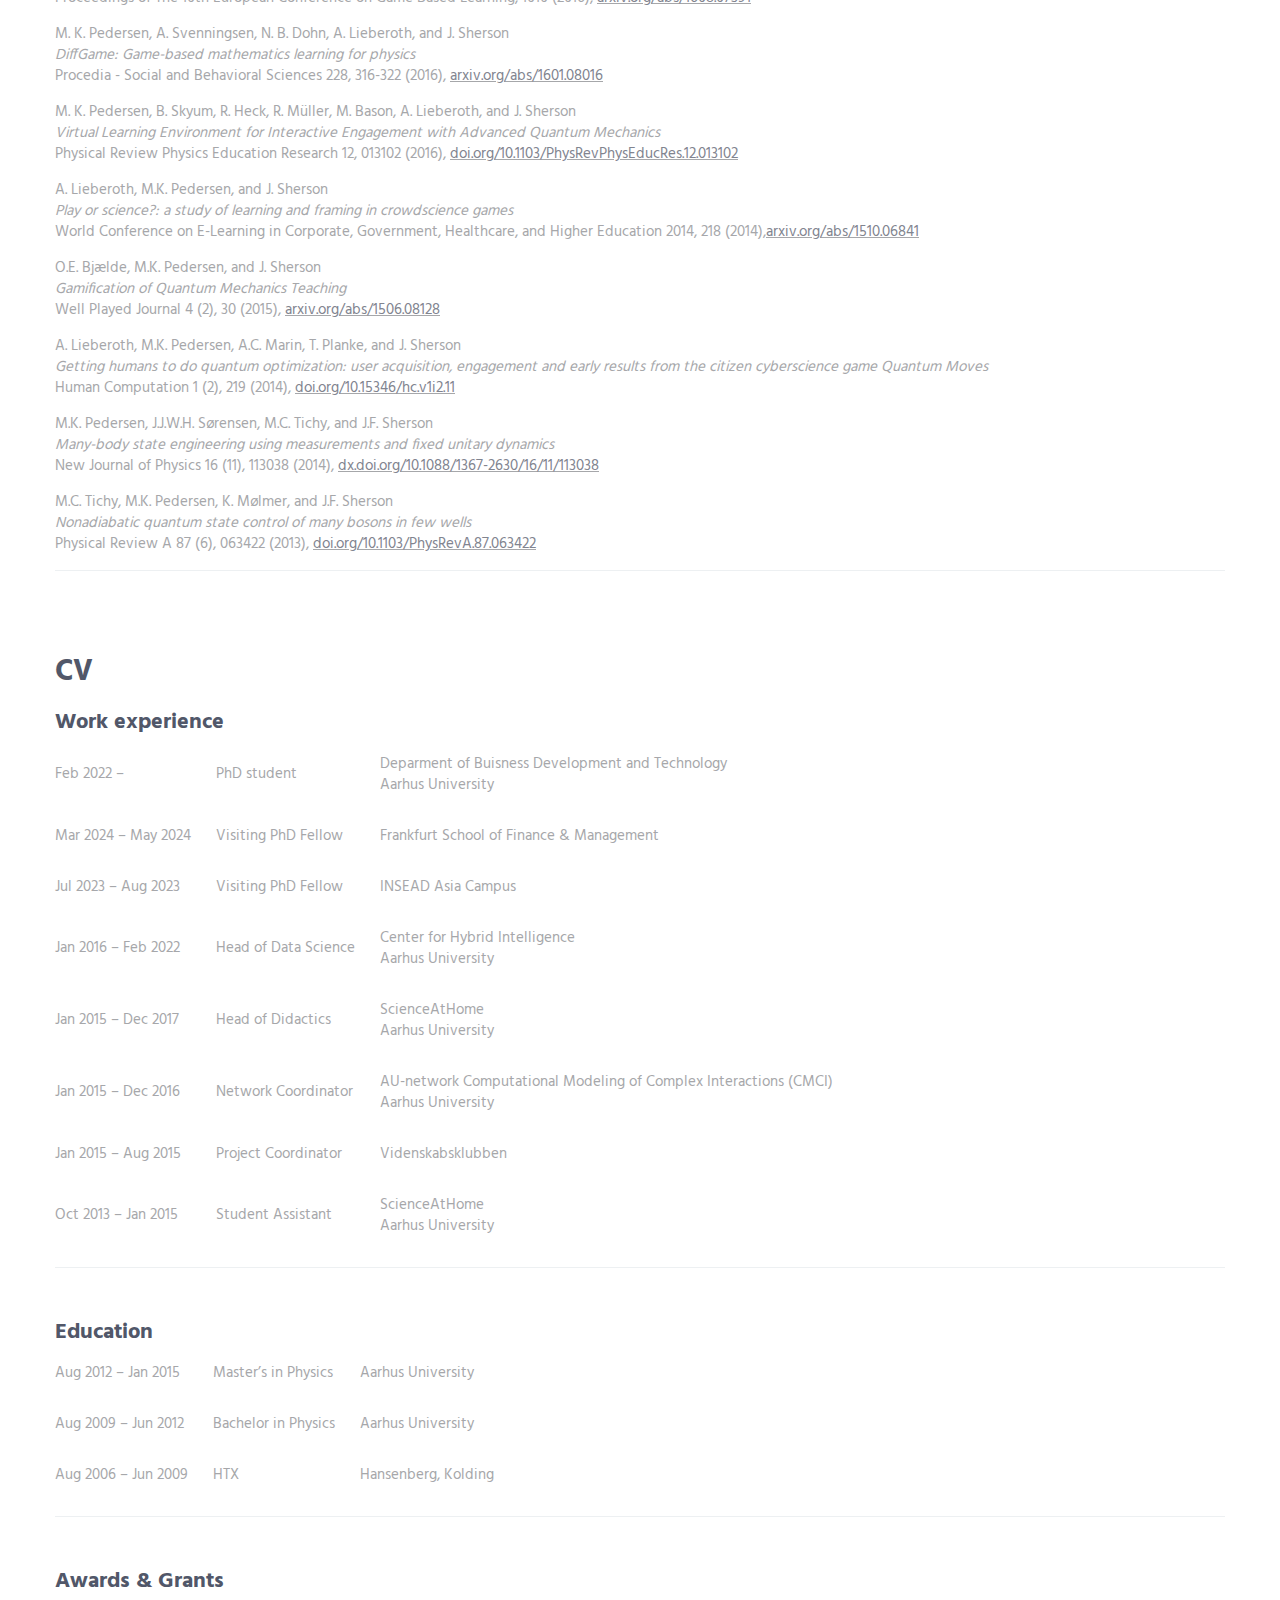
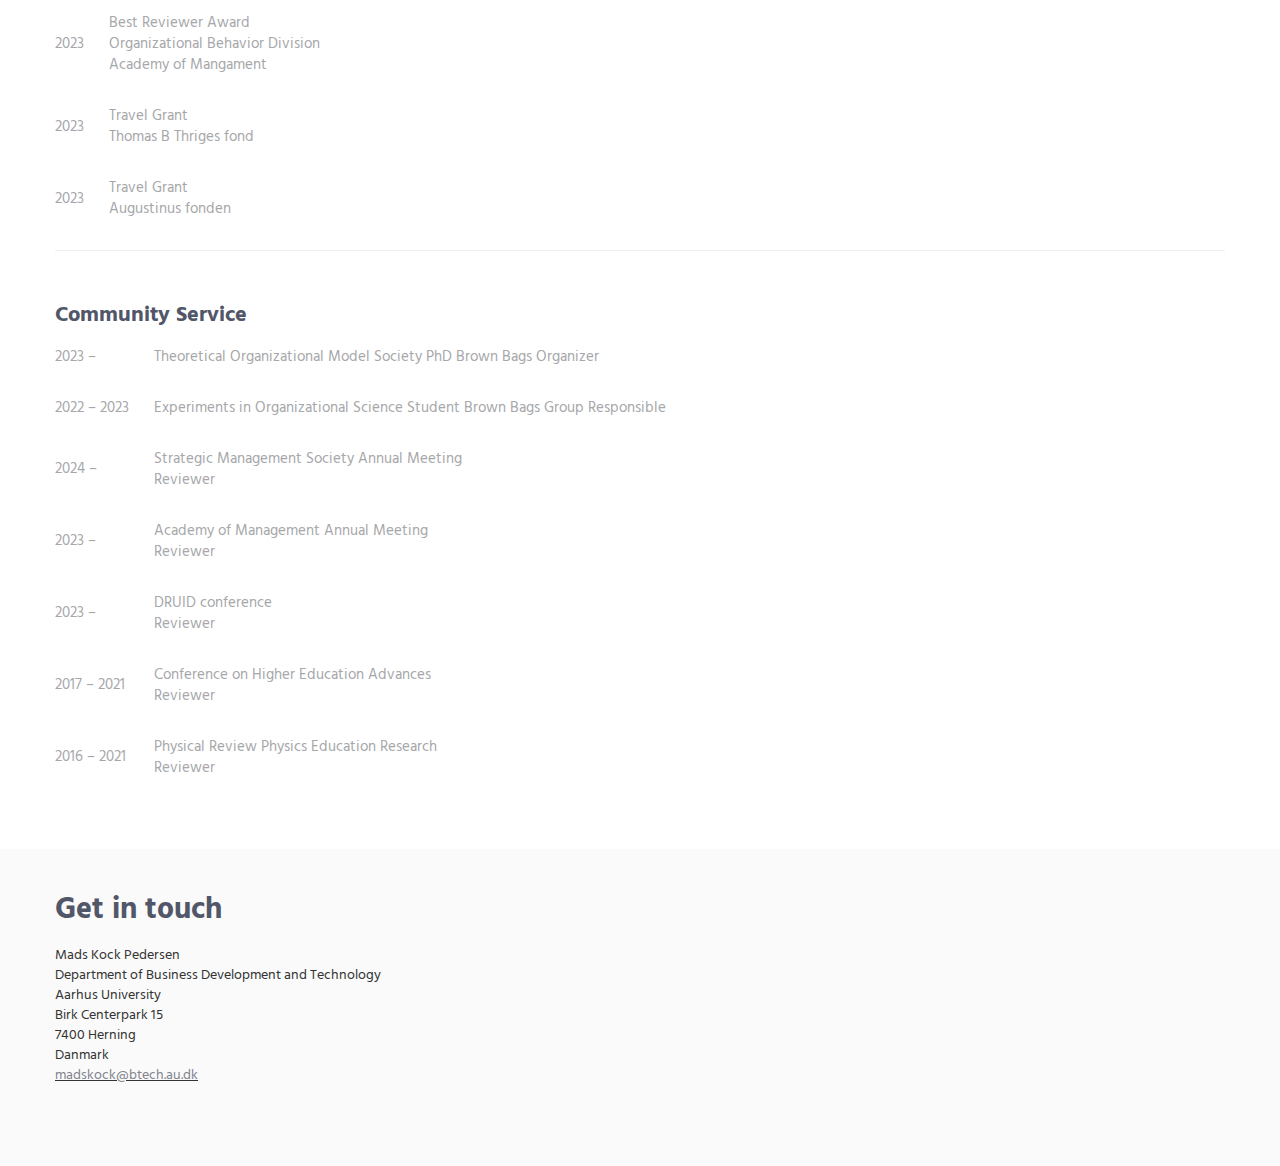
==== commit 0297a93a: "Content update" ====
--- a/index.html
+++ b/index.html
@@ -69,6 +69,7 @@
                                 <li class="js_nav-item nav-item"><a class="nav-item-child nav-item-hover" href="#about">About</a></li>
                                 <li class="js_nav-item nav-item"><a class="nav-item-child nav-item-hover" href="#experience">Experience</a></li>
                                 <li class="js_nav-item nav-item"><a class="nav-item-child nav-item-hover" href="#work">Publications</a></li>
+								<li class="js_nav-item nav-item"><a class="nav-item-child nav-item-hover" href="#CV">CV</a></li>
                                 <li class="js_nav-item nav-item"><a class="nav-item-child nav-item-hover" href="#contact">Contact</a></li>
                             </ul>
                         </div>
@@ -109,15 +110,15 @@
         <!--========== PAGE LAYOUT ==========-->
         <!-- About -->
         <div id="about">
-            <div class="container content-lg">
+            <div class="container content">
                 <div class="row">
-                        <div class="section-seperator margin-b-50">
+                        <div class="section-seperator margin-b-30">
                             <div class="margin-b-50">
                                 <div class="margin-b-30">
                                     <h2>About Me</h2>
-                                    <p>I am a PhD student at the Department of Business Development and Technology at Aarhus University. In my research, I use gamified experiments and computer simulations to study human strategies for problem-solving, and how these can influence organizational decisions and structures.</p>
-									<p>I use gamified experiments and computer simulations to study human strategies for problem-solving, and how these can influence organizational decisions and structures. Of particular interest, is how the search strategies of individuals and groups differ, and how the different strategies interact with the complexity of a problem to determine the performance outcomes. Understanding these relationships in a controlled environment could be relevant for the design of organizational strategies and structures, as individuals can serve as a model for centralized organizations, while groups can model more decentralized structures.</p>
-									<p>To test the underlying mechanisms I have designed a series of experiments with the game Crystal Crop Fever. The game has been developed such that it can be used to perform both traditional laboratory experiments and open citizen science experiments with a broader and more diverse participant pool. I have initially compared the problem-solving strategy and performance between individuals and groups across the complexity of the problem</p>
+                                    <p>I am a PhD student at the Department of Business Development and Technology at Aarhus University. In my research, I study human strategies for problem-solving, and how these can influence organizational decisions and structures.</p>
+									<p>Of particular interest have been how the diversity of search strategies within groups changes their search behavior and how the different strategies interact with the complexity of a problem which determine the performance outcomes. Understanding these relationships in a controlled environment could be relevant for the design of organizational strategies and structures.</p>
+									<p>To test the underlying mechanisms I have designed a series of experiments with the game Crystal Crop Fever. The game has been developed such that it can be used to perform both traditional laboratory experiments and open citizen science experiments with a broader and more diverse participant pool.</p>
                                     <p>I have previsously worked as a Data Scientist at the Center for Hybrid Intelligence at Aarhus University. At the centre, I worked on how to transform research questions into citizen science games that could involve the general population conducting science. An example of one of these games, is Skill Lab that was developed to measure cognitive abilities.</p>
                                 </div>
                                 <!--<a href="#" class="btn-theme btn-theme-md btn-default-bg text-uppercase">CV</a>-->
@@ -132,7 +133,7 @@
         <!-- Experience -->
         <div id="experience">
             <div class="bg-color-sky-light" data-auto-height="true">
-                <div class="container content-lg">
+                <div class="container content">
                     <div class="row row-space-2 margin-b-4">
                         <div class="col-md-3 col-sm-6 md-margin-b-4">
                             <div class="service" data-height="height">
@@ -188,7 +189,7 @@
 
         <!-- Work -->
         <div id="work">
-            <div class="container content-lg">
+            <div class="container content">
                 <div class="row margin-b-40">
                     <div class="col-sm-6">
                         <h2>Selected Publications</h2>
@@ -207,7 +208,7 @@
 							</div>
 							<h4>Help – I need somebody? Comparing groups’ and individuals’ search behavior across problem complexity<br>
 							<span class="text-uppercase margin-l">M. K. Pedersen, O. Vuculescu, J. F. Sherson, C. Bergenholt, Academy of Management Proceedings 2023 1, 16747 (2023)</span></h4>
-							<p>Comparing the search behavior of individuals and groups has so far yielded conflicting results, both finding that groups are more exploitative as well as more explorative than individuals. Such divergent findings could be related to the search processes of groups, both entailing the opportunity to imitate the behavior of others yet also allowing a diversity of approaches to unfold since particular designs of group interaction could shape... <a class="link" href="https://doi.org/10.5465/AMPROC.2023.191bp<">Read More</a></p>
+							<p>Comparing the search behavior of individuals and groups has so far yielded conflicting results, both finding that groups are more exploitative as well as more explorative than individuals. Such divergent findings could be related to the search processes of groups, both entailing the opportunity to imitate the behavior of others yet also allowing a diversity of approaches to unfold since particular designs of group interaction could shape... <a class="link" href="https://doi.org/10.5465/AMPROC.2023.191bp">Read More</a></p>
 							
 						</div>
 						<!-- End Latest Products -->
@@ -250,97 +251,224 @@
                                 <div class="margin-b-30">
                                     <h2>Working Papers</h2>
                                     <p>M. K. Pedersen, O. Vuculescu, J. F. Sherson, C. Bergenholtz<br> 
-									<i>Help – I need somebody? Comparing groups’ and individuals’ search behavior across problem complexity</i>
-									Academy of Management Proceedings 2023 1, 16747, <u><a href="https://doi.org/10.5465/AMPROC.2023.191bp">https://doi.org/10.5465/AMPROC.2023.191bp</a></u>
+									<i>Help – I need somebody? Comparing groups’ and individuals’ search behavior across problem complexity</i><br>
+									Academy of Management Proceedings 2023 1, 16747, <u><a href="https://doi.org/10.5465/AMPROC.2023.191bp">https://doi.org/10.5465/AMPROC.2023.191bp</a></u><br>
+									R&R at Organization Science
 									</p>
 									
-									<p>S. Nørskov, O. S. Quick, M. K. Pedersen, M. F. Damholdt, C. Vestergaard, R. C. Goduscheit, and J. Seibt<br>
-									<i>Robotic Facilitation and Affective Shifts in Group Creativity</i>
+									<p>M. K. Pedersen and S. Park<br>
+									<i>Origins of Locality During Search</i><br>
+									Presented at Theoretical Organizational Modeling Annual Meeting 2024
 									</p>
 									
 									<p>M. K. Pedersen, O. Vuculescu, J. F. Sherson, C. Bergenholtz<br>
-									<i>Social Learning from AI Search Strategies</i>
+									<i>Thinking Together Alone: Meta-cognitive Approaches to Improve Organizational Search</i><br>
+									Accepted at International Conference on Computational Social Sciences 2023
 									</p>
                                 </div>
                             </div>
                         </div>
                 </div>
+				<!--// end row -->
 				<div class="row">
-                        <div class="section-seperator margin-b-50">
-                            <div class="margin-b-50">
-                                <div class="margin-b-30">
-                                    <h2>Published</h2>
-									<p>M. K. Pedersen, C. M. C. Díaz, Q. J. Wang M. A. Alba-Marrugo, A. Amidi, R. V. Basaiawmoit, C. Bergenholtz, M. H. Christiansen, M. Gajdacz, R. Hertwig, B. Ishkhanyan, K. Klyver, N. Ladegaard, K. Mathiasen, C. Parsons, M. B. Petersen, J. Rafner, A. R. Villadsen, M. Wallentin, B. Zana and J. F. Sherson<br> 
-									<i>Measuring Cognitive Abilities in the Wild: Validating a Population-scale Game-Based Cognitive Assessment</i>,  
-									Cognitive Science 47 (6), e13308, <u><a href="https://doi.org/10.1111/cogs.13308">https://doi.org/10.1111/cogs.13308</a></u>
-									</p>
-                                    <p>O. Vuculescu, M. K. Pedersen, C. Bergenholtz, J. F. Sherson<br>
-									<i>Human Search in a fitness landscape: How to assess the difficulty of a search problem</i>, 
-									Complexity 2020, 7802169 (2020), <u><a href="https://doi.org/10.1155/2020/7802169">doi.org/10.1155/2020/7802169</a></u>
-									</p>
-									
-									<p>R. Heck, O. Vuculescu, J. J. Sørensen, J. Zoller, M. G. Andreasen, M. G. Bason, P. Ejlertsen, O. Elíasson, P. Haikka, J. S. Laustsen, L. L. Nielsen, A. Mao, R. Müller, M. Napolitano, M. K. Pedersen, A. R. Thorsen, C. Bergenholtz, T. Calarco, S. Montangero, J. F. Sherson<br>
-									<i>Do physicists stop searches too early? A remote-science, optimization landscape investigation</i>, 
-									Proceedings of the National Academy of Sciences 115 (48), E11231-E11237 (2018), <u><a href="https://doi.org/10.1073/pnas.1716869115">doi.org/10.1073/pnas.1716869115</a></u>
-									</p>
-									
-									<p>M. K. Pedersen, N. R. Rasmussen, J. F. Sherson, R. V. Basaiawmoit<br>
-									<i>Leaderboard Effects on Player Performance in a Citizen Science Game</i>, 
-									Proceedings of the 11th European Conference on Game Based Learning, 431 (2017), <u><a href="https://arxiv.org/abs/1707.03704">arxiv.org/abs/1707.03704</a></u>
-									</p>
-									
-									<p>M. K. Pedersen, C. C. Borre, A. Lieberoth, and J. Sherson<br>
-									<i>Knowledge Formation and Inter-Game Transfer With Classical and Quantum Physics</i>, 
-									Proceedings of The 10th European Conference on Game Based Learning, 1010 (2016), <u><a href="https://arxiv.org/abs/1608.07391">arxiv.org/abs/1608.07391</a></u>
-									</p>
-									
-									<p>M. K. Pedersen, A. Svenningsen, N. B. Dohn, A. Lieberoth, and J. Sherson<br>
-									<i>DiffGame: Game-based mathematics learning for physics</i>, 
-									Procedia - Social and Behavioral Sciences 228, 316-322 (2016), <u><a href="https://arxiv.org/abs/1601.08016">arxiv.org/abs/1601.08016</a></u>
-									</p>
-									
-									<p>M. K. Pedersen, B. Skyum, R. Heck, R. Müller, M. Bason, A. Lieberoth, and J. Sherson<br>
-									<i>Virtual Learning Environment for Interactive Engagement with Advanced Quantum Mechanics</i>, 
-									Physical Review Physics Education Research 12, 013102 (2016), <u><a href="https://doi.org/10.1103/PhysRevPhysEducRes.12.013102">doi.org/10.1103/PhysRevPhysEducRes.12.013102</a></u>
-									</p>
-									
-									<p>A. Lieberoth, M.K. Pedersen, and J. Sherson<br>
-									<i>Play or science?: a study of learning and framing in crowdscience games</i>, 
-									World Conference on E-Learning in Corporate, Government, Healthcare, and Higher Education 2014, 218 (2014),<u><a href="https://arxiv.org/abs/1510.06841">arxiv.org/abs/1510.06841</a></u>
-									</p>
-									
-									<p>O.E. Bjælde, M.K. Pedersen, and J. Sherson<br>
-									<i>Gamification of Quantum Mechanics Teaching</i>, 
-									Well Played Journal 4 (2), 30 (2015), <u><a href="https://arxiv.org/abs/1506.08128">arxiv.org/abs/1506.08128</a></u>
-									</p>
-									
-									<p>A. Lieberoth, M.K. Pedersen, A.C. Marin, T. Planke, and J. Sherson<br>
-									<i>Getting humans to do quantum optimization: user acquisition, engagement and early results from the citizen cyberscience game Quantum Moves</i>, 
-									Human Computation 1 (2), 219 (2014), <u><a href="https://doi.org/10.15346/hc.v1i2.11">doi.org/10.15346/hc.v1i2.11</a></u>
-									</p>
-									
-									<p>M.K. Pedersen, J.J.W.H. Sørensen, M.C. Tichy, and J.F. Sherson<br>
-									<i>Many-body state engineering using measurements and fixed unitary dynamics</i>, 
-									New Journal of Physics 16 (11), 113038 (2014), <u><a href="https://dx.doi.org/10.1088/1367-2630/16/11/113038">dx.doi.org/10.1088/1367-2630/16/11/113038</a></u>
-									</p>
-									
-									<p>M.C. Tichy, M.K. Pedersen, K. Mølmer, and J.F. Sherson<br>
-									<i>Nonadiabatic quantum state control of many bosons in few wells</i>, 
-									Physical Review A 87 (6), 063422 (2013), <u><a href="https://doi.org/10.1103/PhysRevA.87.063422">doi.org/10.1103/PhysRevA.87.063422</a></u>
-									</p>
-                                </div>
-                            </div>
-                        </div>
+					<h2>Published</h2>
+					<p>M. K. Pedersen, C. M. C. Díaz, Q. J. Wang M. A. Alba-Marrugo, A. Amidi, R. V. Basaiawmoit, C. Bergenholtz, M. H. Christiansen, M. Gajdacz, R. Hertwig, B. Ishkhanyan, K. Klyver, N. Ladegaard, K. Mathiasen, C. Parsons, M. B. Petersen, J. Rafner, A. R. Villadsen, M. Wallentin, B. Zana and J. F. Sherson<br> 
+					<i>Measuring Cognitive Abilities in the Wild: Validating a Population-scale Game-Based Cognitive Assessment</i><br>  
+					Cognitive Science 47 (6), e13308, <u><a href="https://doi.org/10.1111/cogs.13308">https://doi.org/10.1111/cogs.13308</a></u>
+					</p>
+					<p>O. Vuculescu, M. K. Pedersen, C. Bergenholtz, J. F. Sherson<br>
+					<i>Human Search in a fitness landscape: How to assess the difficulty of a search problem</i><br> 
+					Complexity 2020, 7802169 (2020), <u><a href="https://doi.org/10.1155/2020/7802169">doi.org/10.1155/2020/7802169</a></u>
+					</p>
+					
+					<p>R. Heck, O. Vuculescu, J. J. Sørensen, J. Zoller, M. G. Andreasen, M. G. Bason, P. Ejlertsen, O. Elíasson, P. Haikka, J. S. Laustsen, L. L. Nielsen, A. Mao, R. Müller, M. Napolitano, M. K. Pedersen, A. R. Thorsen, C. Bergenholtz, T. Calarco, S. Montangero, J. F. Sherson<br>
+					<i>Do physicists stop searches too early? A remote-science, optimization landscape investigation</i><br> 
+					Proceedings of the National Academy of Sciences 115 (48), E11231-E11237 (2018), <u><a href="https://doi.org/10.1073/pnas.1716869115">doi.org/10.1073/pnas.1716869115</a></u>
+					</p>
+					
+					<p>M. K. Pedersen, N. R. Rasmussen, J. F. Sherson, R. V. Basaiawmoit<br>
+					<i>Leaderboard Effects on Player Performance in a Citizen Science Game</i><br> 
+					Proceedings of the 11th European Conference on Game Based Learning, 431 (2017), <u><a href="https://arxiv.org/abs/1707.03704">arxiv.org/abs/1707.03704</a></u>
+					</p>
+					
+					<p>M. K. Pedersen, C. C. Borre, A. Lieberoth, and J. Sherson<br>
+					<i>Knowledge Formation and Inter-Game Transfer With Classical and Quantum Physics</i><br> 
+					Proceedings of The 10th European Conference on Game Based Learning, 1010 (2016), <u><a href="https://arxiv.org/abs/1608.07391">arxiv.org/abs/1608.07391</a></u>
+					</p>
+					
+					<p>M. K. Pedersen, A. Svenningsen, N. B. Dohn, A. Lieberoth, and J. Sherson<br>
+					<i>DiffGame: Game-based mathematics learning for physics</i><br> 
+					Procedia - Social and Behavioral Sciences 228, 316-322 (2016), <u><a href="https://arxiv.org/abs/1601.08016">arxiv.org/abs/1601.08016</a></u>
+					</p>
+					
+					<p>M. K. Pedersen, B. Skyum, R. Heck, R. Müller, M. Bason, A. Lieberoth, and J. Sherson<br>
+					<i>Virtual Learning Environment for Interactive Engagement with Advanced Quantum Mechanics</i><br> 
+					Physical Review Physics Education Research 12, 013102 (2016), <u><a href="https://doi.org/10.1103/PhysRevPhysEducRes.12.013102">doi.org/10.1103/PhysRevPhysEducRes.12.013102</a></u>
+					</p>
+					
+					<p>A. Lieberoth, M.K. Pedersen, and J. Sherson<br>
+					<i>Play or science?: a study of learning and framing in crowdscience games</i><br> 
+					World Conference on E-Learning in Corporate, Government, Healthcare, and Higher Education 2014, 218 (2014),<u><a href="https://arxiv.org/abs/1510.06841">arxiv.org/abs/1510.06841</a></u>
+					</p>
+					
+					<p>O.E. Bjælde, M.K. Pedersen, and J. Sherson<br>
+					<i>Gamification of Quantum Mechanics Teaching</i><br> 
+					Well Played Journal 4 (2), 30 (2015), <u><a href="https://arxiv.org/abs/1506.08128">arxiv.org/abs/1506.08128</a></u>
+					</p>
+					
+					<p>A. Lieberoth, M.K. Pedersen, A.C. Marin, T. Planke, and J. Sherson<br>
+					<i>Getting humans to do quantum optimization: user acquisition, engagement and early results from the citizen cyberscience game Quantum Moves</i><br> 
+					Human Computation 1 (2), 219 (2014), <u><a href="https://doi.org/10.15346/hc.v1i2.11">doi.org/10.15346/hc.v1i2.11</a></u>
+					</p>
+					
+					<p>M.K. Pedersen, J.J.W.H. Sørensen, M.C. Tichy, and J.F. Sherson<br>
+					<i>Many-body state engineering using measurements and fixed unitary dynamics</i><br> 
+					New Journal of Physics 16 (11), 113038 (2014), <u><a href="https://dx.doi.org/10.1088/1367-2630/16/11/113038">dx.doi.org/10.1088/1367-2630/16/11/113038</a></u>
+					</p>
+					
+					<p>M.C. Tichy, M.K. Pedersen, K. Mølmer, and J.F. Sherson<br>
+					<i>Nonadiabatic quantum state control of many bosons in few wells</i><br> 
+					Physical Review A 87 (6), 063422 (2013), <u><a href="https://doi.org/10.1103/PhysRevA.87.063422">doi.org/10.1103/PhysRevA.87.063422</a></u>
+					</p>
+					<div class="section-seperator"></div>
                 </div>
                 <!--// end row -->
             </div>
         </div>
         <!-- End Work -->
-            
+		<!-- CV -->
+		<div id="CV">
+            <div class="container content">
+				<div class="row">
+					<h2>CV</h2>
+					
+					<h3>Work experience</h3>
+					<table>
+						<tbody>
+						<tr style="padding-bottom: 15px;">	
+							<td style="padding-right: 25px; padding-bottom: 15px;"><p>Feb 2022 – </p></td>
+							<td style="padding-right: 25px; padding-bottom: 15px;"><p>PhD student</p></td>
+							<td style="padding-right: 25px; padding-bottom: 15px;"><p>Deparment of Buisness Development and Technology<br>Aarhus University</p></td>
+						</tr>
+						<tr>
+							<td style="padding-right: 25px; padding-bottom: 15px;"><p>Mar 2024 – May 2024</p></td>
+							<td style="padding-right: 25px; padding-bottom: 15px;"><p>Visiting PhD Fellow</p></td>
+							<td style="padding-right: 25px; padding-bottom: 15px;"><p>Frankfurt School of Finance & Management</p></td>										
+						</tr>
+						<tr>
+							<td style="padding-right: 25px; padding-bottom: 15px;"><p>Jul 2023 – Aug 2023</p></td>
+							<td style="padding-right: 25px; padding-bottom: 15px;"><p>Visiting PhD Fellow</p></td>
+							<td style="padding-right: 25px; padding-bottom: 15px;"><p>INSEAD Asia Campus</p></td>										
+						</tr>
+						<tr>
+							<td style="padding-right: 25px; padding-bottom: 15px;"><p>Jan 2016 – Feb 2022</p></td>
+							<td style="padding-right: 25px; padding-bottom: 15px;"><p>Head of Data Science</p></td>
+							<td style="padding-right: 25px; padding-bottom: 15px;"><p>Center for Hybrid Intelligence</br>Aarhus University</p></td>	
+						</tr>
+						<tr>
+							<td style="padding-right: 25px; padding-bottom: 15px;"><p>Jan 2015 – Dec 2017</p></td>
+							<td style="padding-right: 25px; padding-bottom: 15px;"><p>Head of Didactics</p></td>
+							<td style="padding-right: 25px; padding-bottom: 15px;"><p>ScienceAtHome</br>Aarhus University</p></td>	
+						</tr>
+						<tr>
+							<td style="padding-right: 25px; padding-bottom: 15px;"><p>Jan 2015 – Dec 2016</p></td>
+							<td style="padding-right: 25px; padding-bottom: 15px;"><p>Network Coordinator</p></td>
+							<td style="padding-right: 25px; padding-bottom: 15px;"><p>AU-network Computational Modeling of Complex Interactions (CMCI)</br>Aarhus University</p></td>
+						</tr>
+						<tr>
+							<td style="padding-right: 25px; padding-bottom: 15px;"><p>Jan 2015 – Aug 2015</p></td>
+							<td style="padding-right: 25px; padding-bottom: 15px;"><p>Project Coordinator</p></td>
+							<td style="padding-right: 25px; padding-bottom: 15px;"><p>Videnskabsklubben</p></td>
+						</tr>
+						<tr>
+							<td style="padding-right: 25px; padding-bottom: 15px;"><p>Oct 2013 – Jan 2015</p></td>
+							<td style="padding-right: 25px; padding-bottom: 15px;"><p>Student Assistant</p></td>
+							<td style="padding-right: 25px; padding-bottom: 15px;"><p>ScienceAtHome<br>Aarhus University</p></td>
+						</tr>
+						</tbody>
+					</table>
+					<div class="section-seperator  margin-b-50"></div>
+					<h3>Education</h3>
+					<table>
+						<tbody>
+						<tr style="padding-bottom: 15px;">	
+							<td style="padding-right: 25px; padding-bottom: 15px;"><p>Aug 2012 – Jan 2015</p></td>
+							<td style="padding-right: 25px; padding-bottom: 15px;"><p>Master’s in Physics</p></td>
+							<td style="padding-right: 25px; padding-bottom: 15px;"><p>Aarhus University</p></td>
+						</tr>
+						<tr>
+							<td style="padding-right: 25px; padding-bottom: 15px;"><p>Aug 2009 – Jun 2012</p></td>
+							<td style="padding-right: 25px; padding-bottom: 15px;"><p>Bachelor in Physics</p></td>
+							<td style="padding-right: 25px; padding-bottom: 15px;"><p>Aarhus University</p></td>										
+						</tr>
+						<tr>
+							<td style="padding-right: 25px; padding-bottom: 15px;"><p>Aug 2006 – Jun 2009</p></td>
+							<td style="padding-right: 25px; padding-bottom: 15px;"><p>HTX</p></td>
+							<td style="padding-right: 25px; padding-bottom: 15px;"><p>Hansenberg, Kolding</p></td>										
+						</tr>
+						</tbody>
+					</table>
+					<div class="section-seperator  margin-b-50"></div>
+					<h3>Awards & Grants</h3>
+					<table>
+						<tbody>
+						<tr style="padding-bottom: 15px;">	
+							<td style="padding-right: 25px; padding-bottom: 15px;"><p>2023</p></td>
+							<td style="padding-right: 25px; padding-bottom: 15px;"><p>Best Reviewer Award<br>Organizational Behavior Division<br>Academy of Mangament</p></td>
+						</tr>
+						<tr>
+							<td style="padding-right: 25px; padding-bottom: 15px;"><p>2023</p></td>
+							<td style="padding-right: 25px; padding-bottom: 15px;"><p>Travel Grant<br>Thomas B Thriges fond</p></td>									
+						</tr>
+						<tr>
+							<td style="padding-right: 25px; padding-bottom: 15px;"><p>2023</p></td>
+							<td style="padding-right: 25px; padding-bottom: 15px;"><p>Travel Grant<br>Augustinus fonden</p></td>									
+						</tr>
+						</tbody>
+					</table>
+					<div class="section-seperator  margin-b-50"></div>
+					<h3>Community Service</h3>
+					<table>
+						<tbody>
+						<tr style="padding-bottom: 15px;">	
+							<td style="padding-right: 25px; padding-bottom: 15px;"><p>2023 –</p></td>
+							<td style="padding-right: 25px; padding-bottom: 15px;"><p>Theoretical Organizational Model Society PhD Brown Bags Organizer</p></td>
+						</tr>
+						<tr>
+							<td style="padding-right: 25px; padding-bottom: 15px;"><p>2022 – 2023</p></td>
+							<td style="padding-right: 25px; padding-bottom: 15px;"><p>Experiments in Organizational Science Student Brown Bags Group Responsible</p></td>									
+						</tr>
+						<tr>
+							<td style="padding-right: 25px; padding-bottom: 15px;"><p>2024 –</p></td>
+							<td style="padding-right: 25px; padding-bottom: 15px;"><p>Strategic Management Society Annual Meeting<br>Reviewer</p></td>									
+						</tr>
+						<tr>
+							<td style="padding-right: 25px; padding-bottom: 15px;"><p>2023 –</p></td>
+							<td style="padding-right: 25px; padding-bottom: 15px;"><p>Academy of Management Annual Meeting<br>Reviewer</p></td>									
+						</tr>
+						<tr>
+							<td style="padding-right: 25px; padding-bottom: 15px;"><p>2023 –</p></td>
+							<td style="padding-right: 25px; padding-bottom: 15px;"><p>DRUID conference<br>Reviewer</p></td>									
+						</tr>
+						<tr>
+							<td style="padding-right: 25px; padding-bottom: 15px;"><p>2017 – 2021</p></td>
+							<td style="padding-right: 25px; padding-bottom: 15px;"><p>Conference on Higher Education Advances<br>Reviewer</p></td>									
+						</tr>
+						<tr>
+							<td style="padding-right: 25px; padding-bottom: 15px;"><p>2016 – 2021</p></td>
+							<td style="padding-right: 25px; padding-bottom: 15px;"><p>Physical Review Physics Education Research<br>Reviewer</p></td>									
+						</tr>
+						</tbody>
+					</table>
+				</div>
+                <!--// end row -->
+            </div>
+			
+        </div>
         <!-- Contact -->
         <div id="contact">
             <div class="bg-color-sky-light">
-                <div class="container content-lg">
+                <div class="container content">
                     <div class="row margin-b-40">
 							<h2>Get in touch</h2>
 							Mads Kock Pedersen<br>
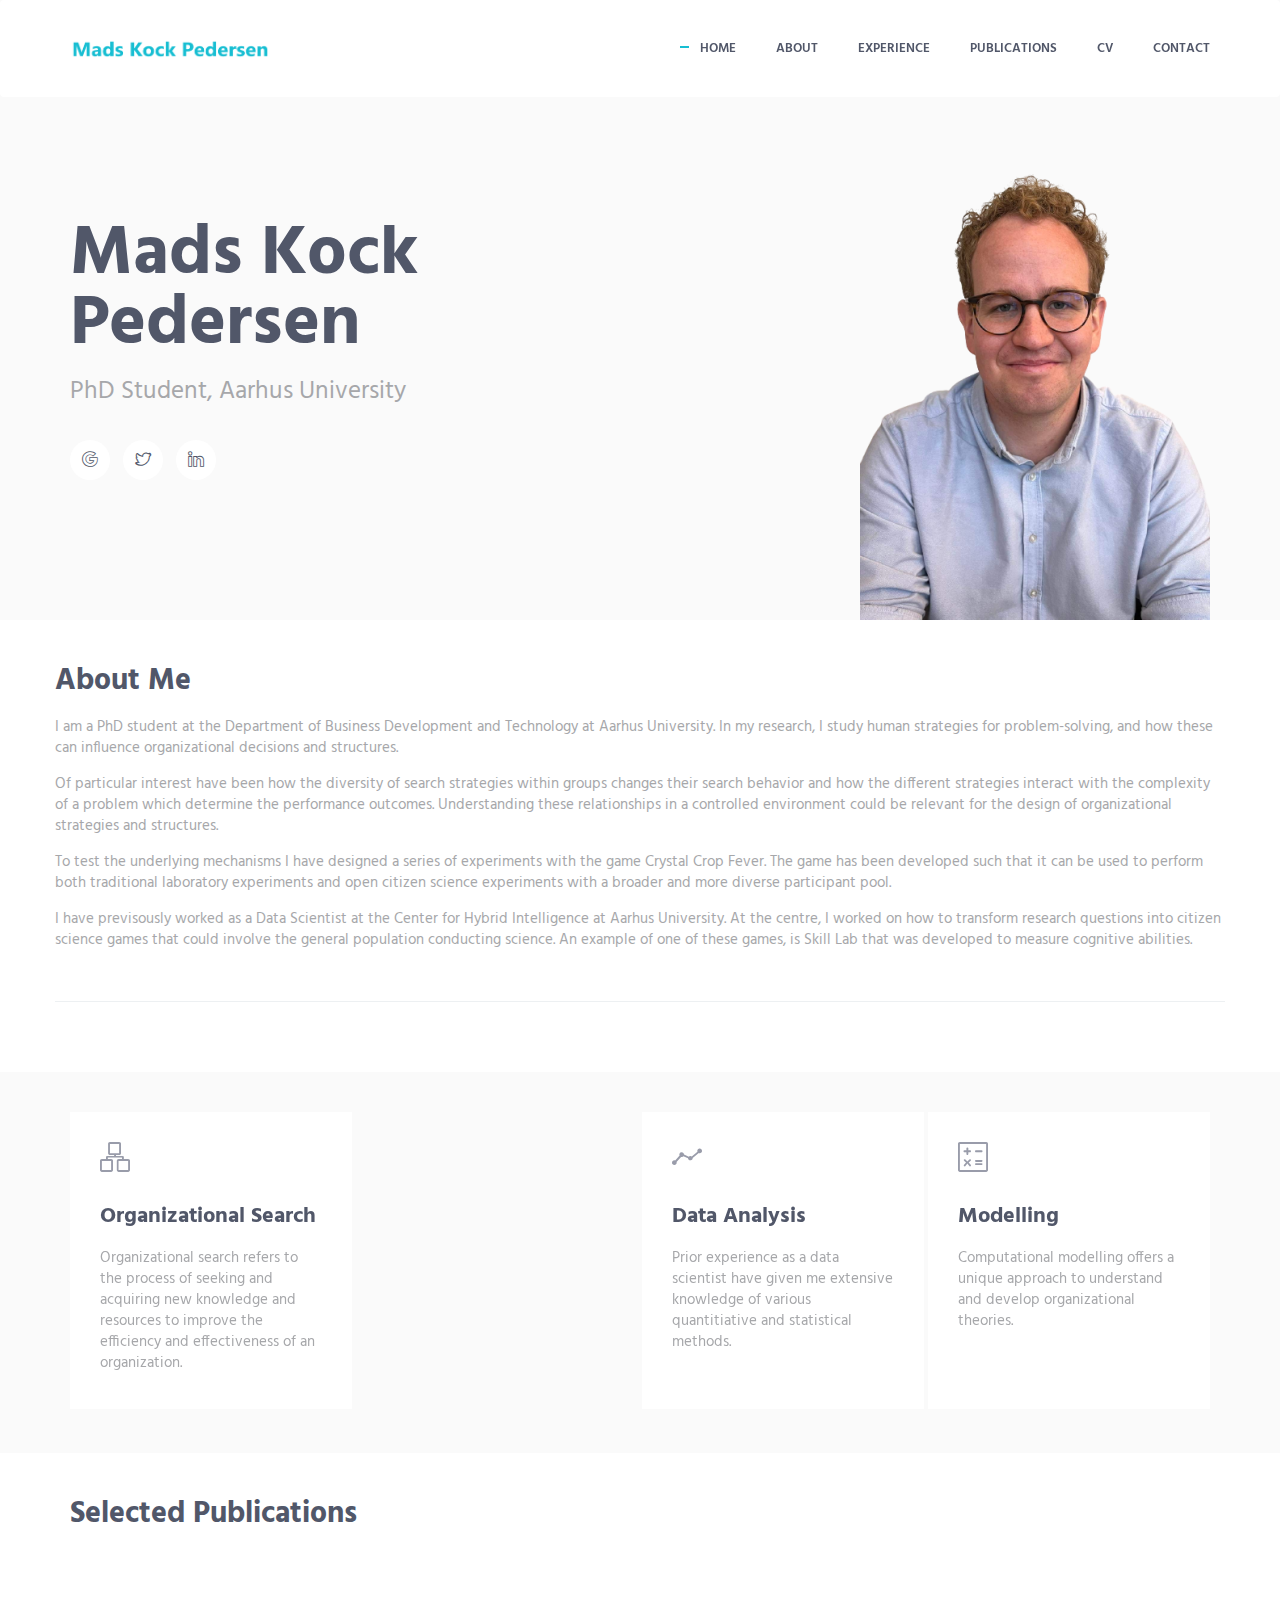
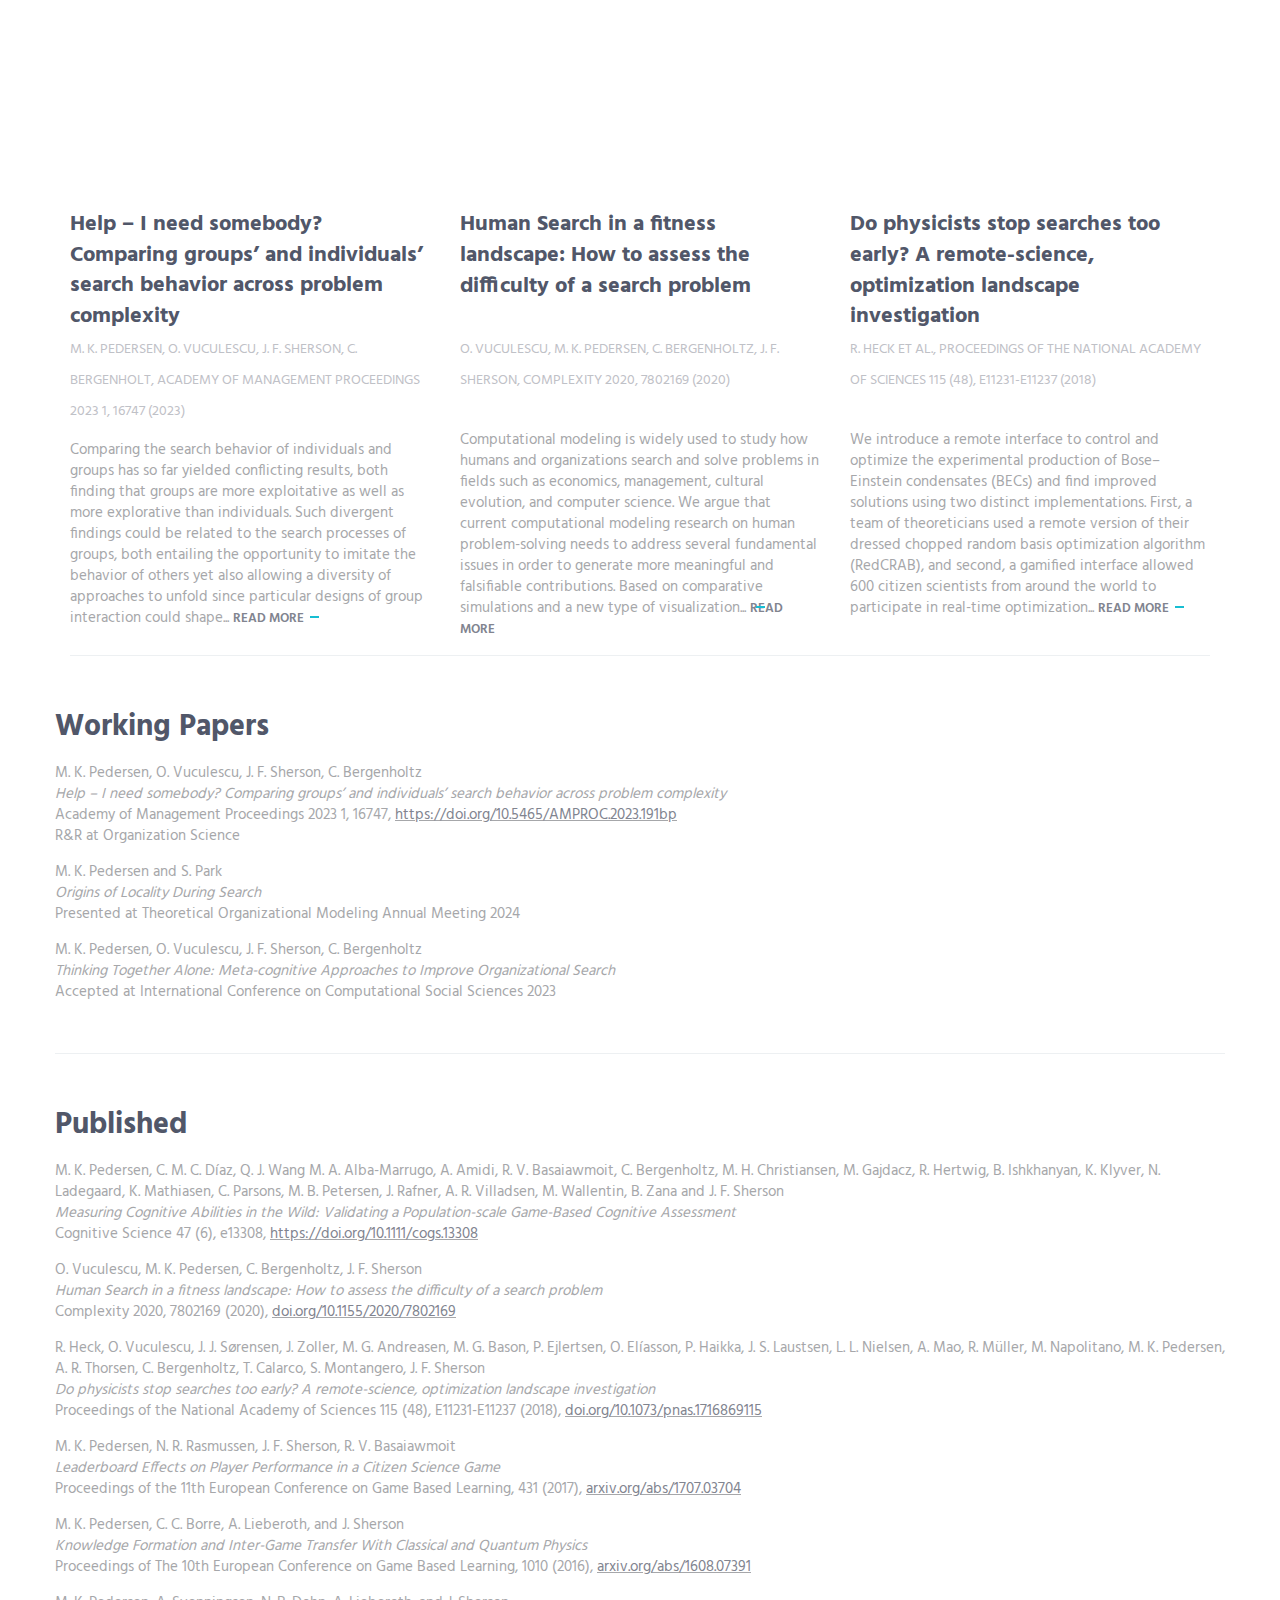
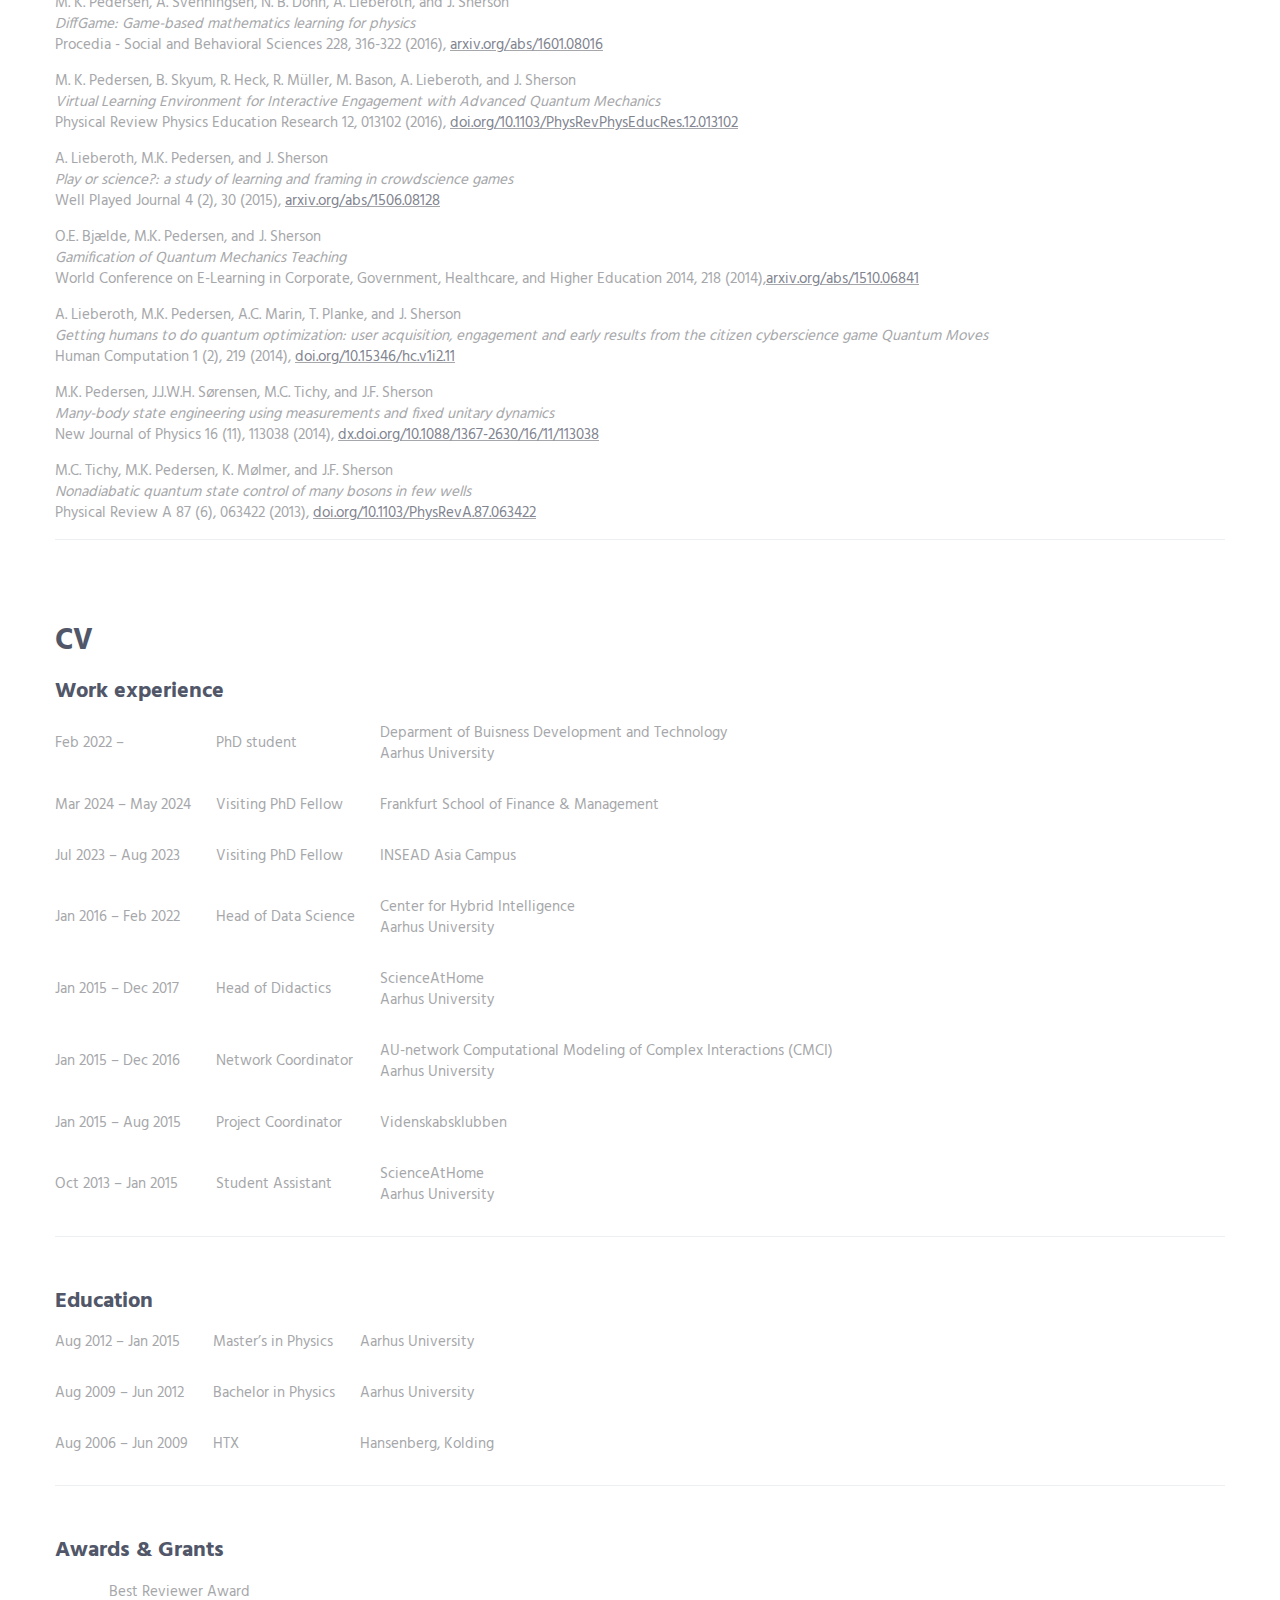
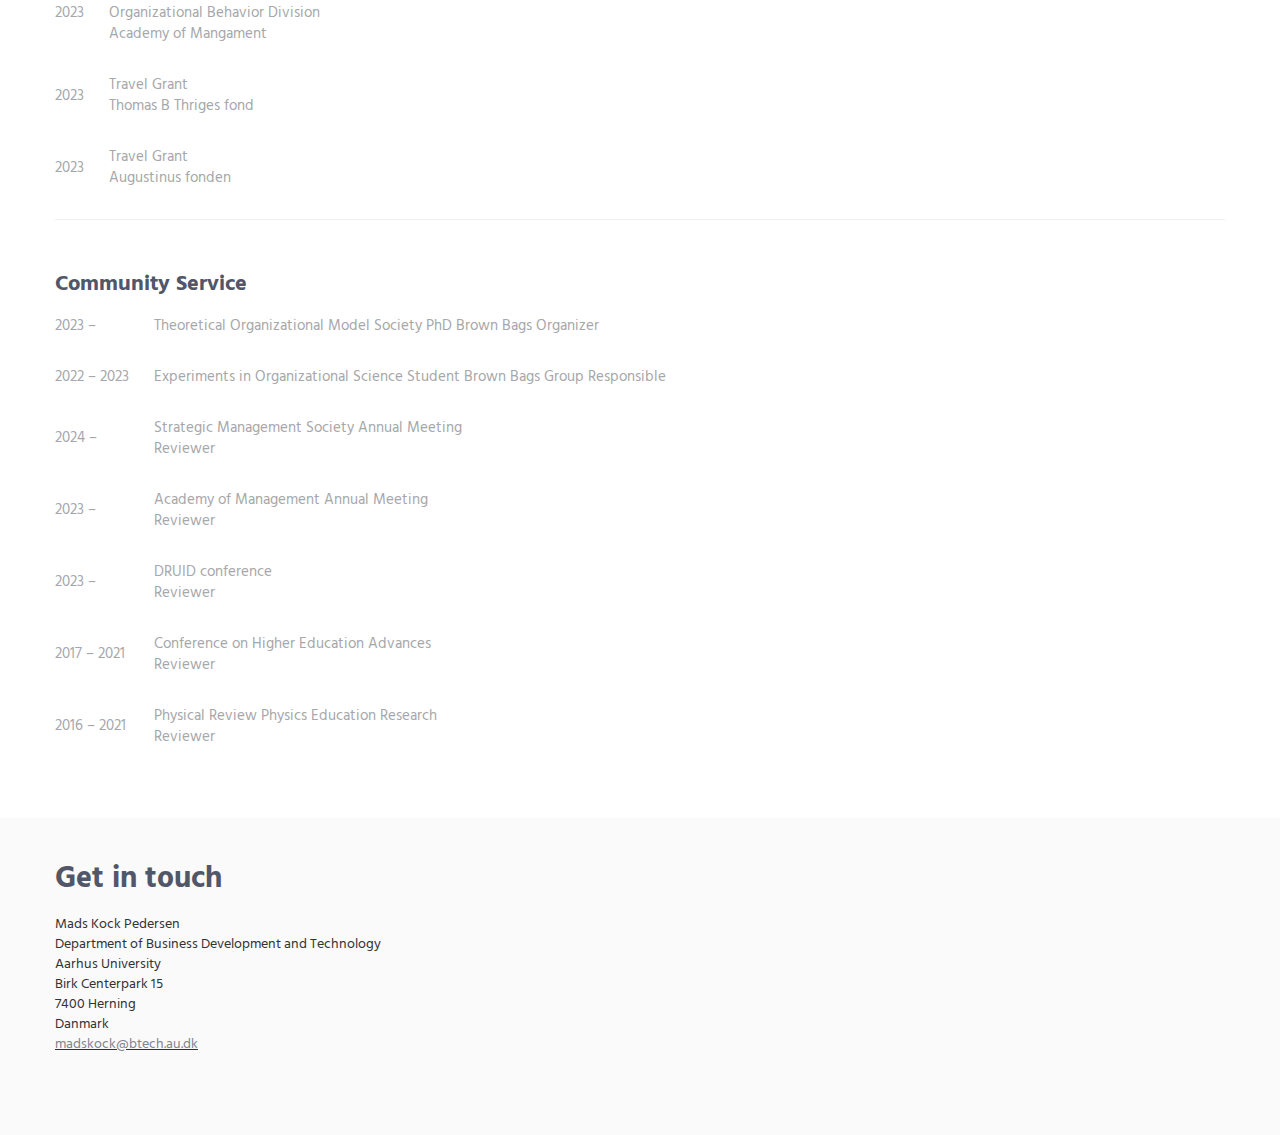
==== commit f3f6b01e: "Fixed the switch of refences on two papers" ====
--- a/index.html
+++ b/index.html
@@ -307,13 +307,13 @@
 					</p>
 					
 					<p>A. Lieberoth, M.K. Pedersen, and J. Sherson<br>
-					<i>Play or science?: a study of learning and framing in crowdscience games</i><br> 
-					World Conference on E-Learning in Corporate, Government, Healthcare, and Higher Education 2014, 218 (2014),<u><a href="https://arxiv.org/abs/1510.06841">arxiv.org/abs/1510.06841</a></u>
+					<i>Play or science?: a study of learning and framing in crowdscience games</i><br>
+					Well Played Journal 4 (2), 30 (2015), <u><a href="https://arxiv.org/abs/1506.08128">arxiv.org/abs/1506.08128</a></u>					
 					</p>
 					
 					<p>O.E. Bjælde, M.K. Pedersen, and J. Sherson<br>
 					<i>Gamification of Quantum Mechanics Teaching</i><br> 
-					Well Played Journal 4 (2), 30 (2015), <u><a href="https://arxiv.org/abs/1506.08128">arxiv.org/abs/1506.08128</a></u>
+					World Conference on E-Learning in Corporate, Government, Healthcare, and Higher Education 2014, 218 (2014),<u><a href="https://arxiv.org/abs/1510.06841">arxiv.org/abs/1510.06841</a></u>
 					</p>
 					
 					<p>A. Lieberoth, M.K. Pedersen, A.C. Marin, T. Planke, and J. Sherson<br>
